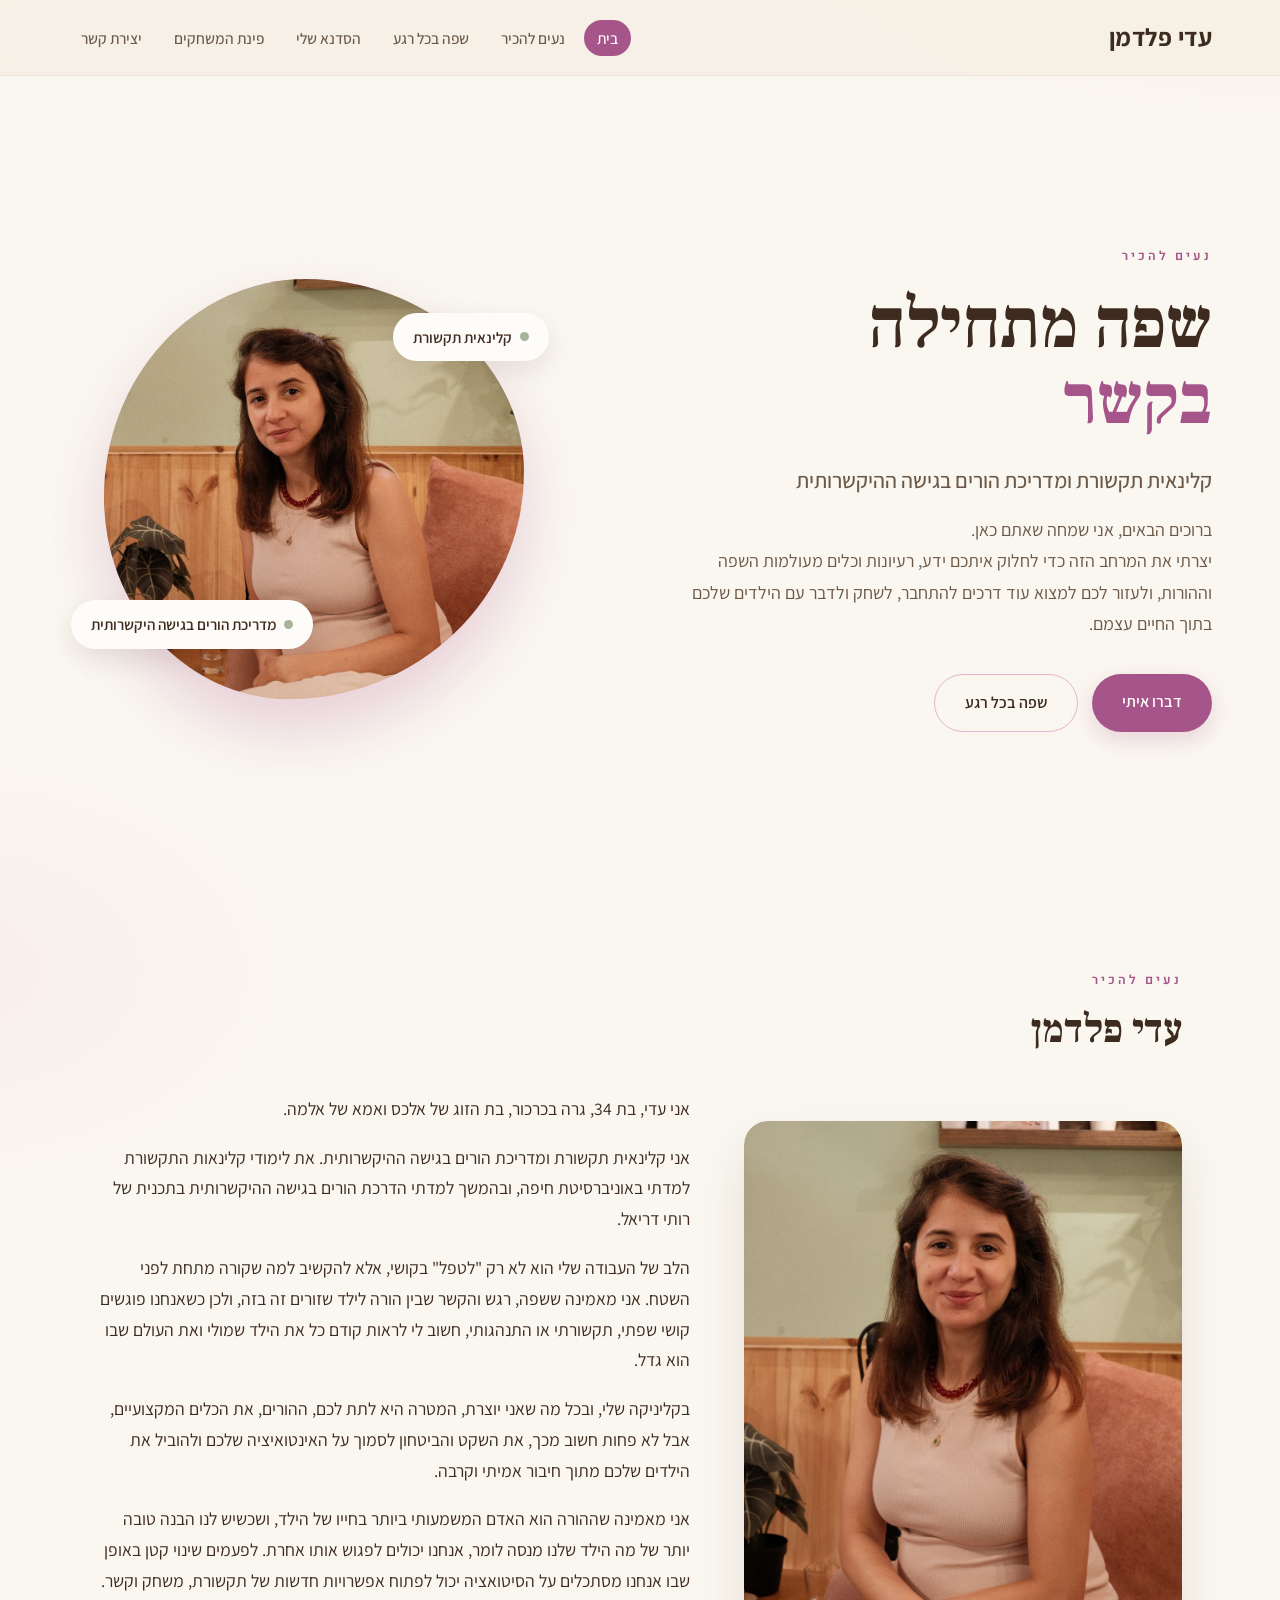
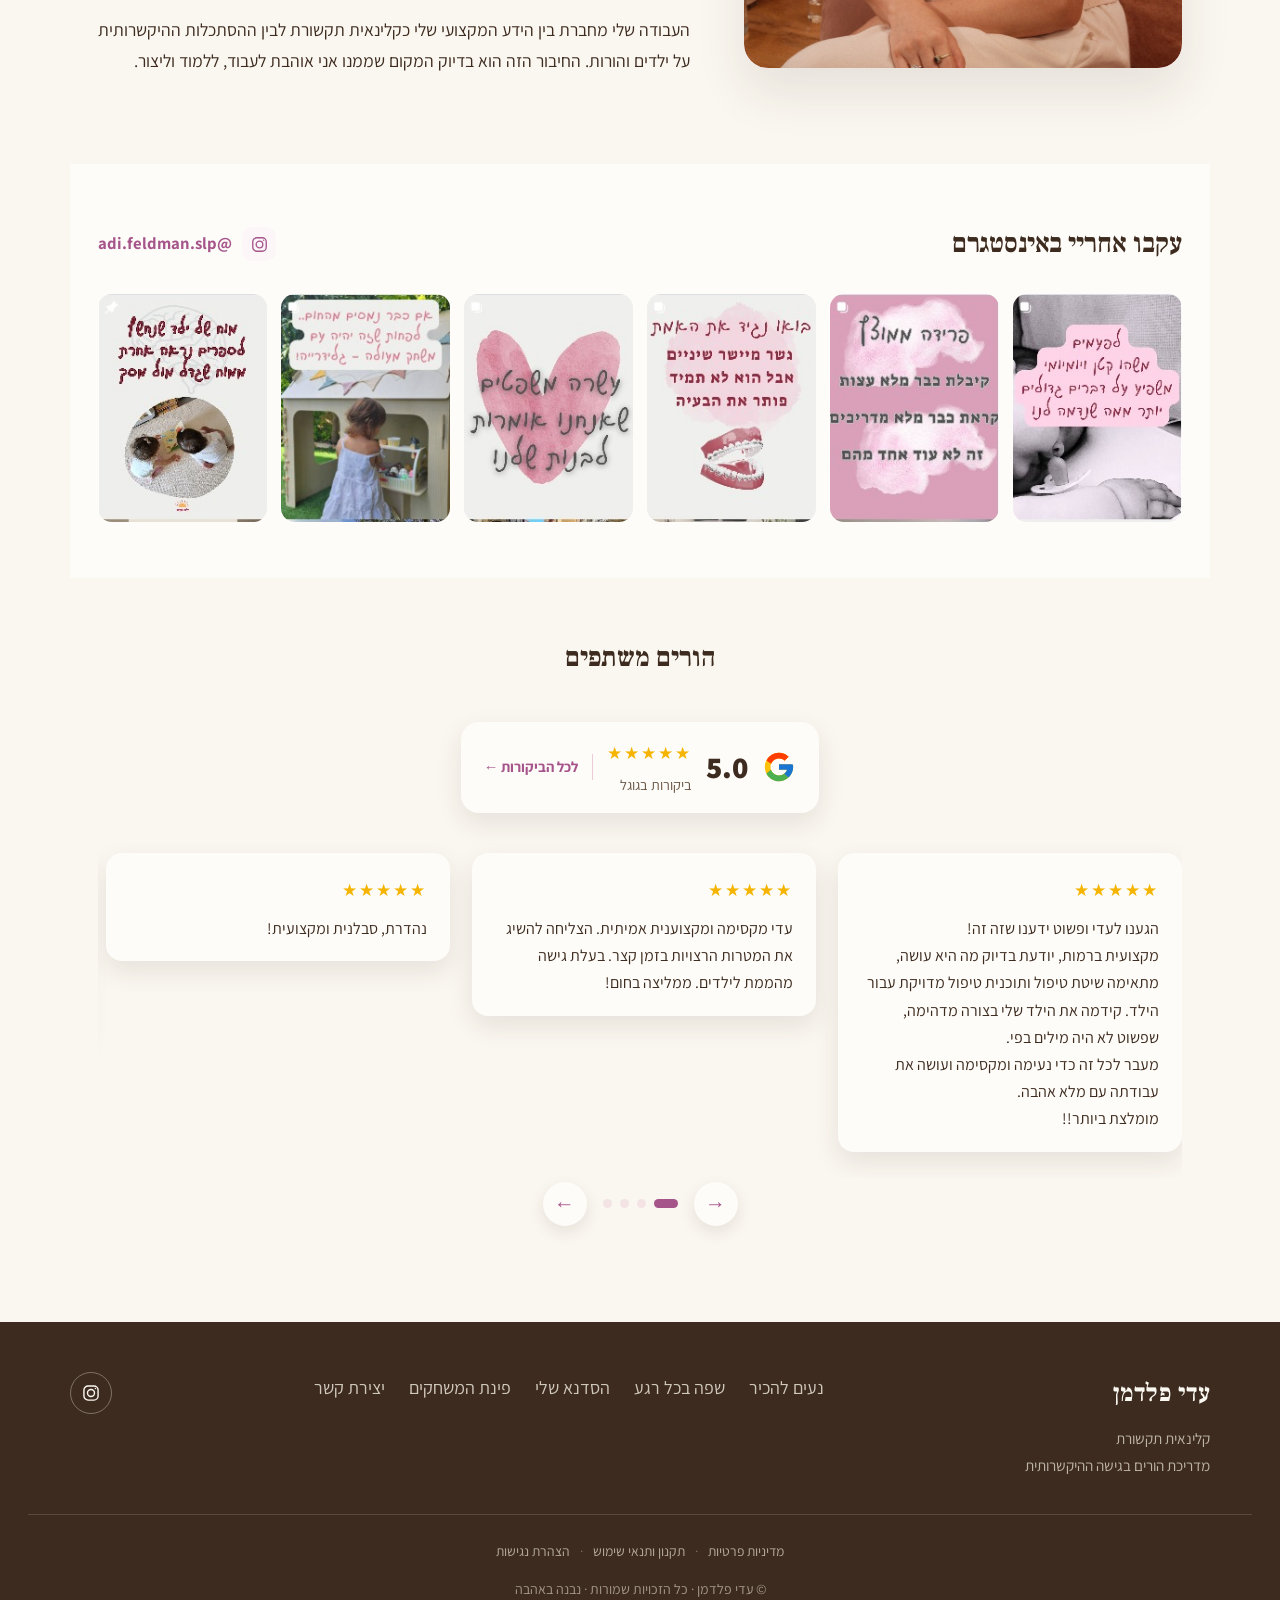
==== index.html @ 3c8f0e2c "Show full review text without read-more button Cards now show the whole review, top-aligned, and the" ====
<!DOCTYPE html>
<html lang="he" dir="rtl">
<head>
<meta charset="UTF-8">
<meta name="viewport" content="width=device-width, initial-scale=1.0">
<title>עדי פלדמן — קלינאית תקשורת ומדריכת הורים</title>
<link rel="preconnect" href="https://fonts.googleapis.com">
<link rel="preconnect" href="https://fonts.gstatic.com" crossorigin>
<link href="https://fonts.googleapis.com/css2?family=Heebo:wght@300;400;500;700;800&family=Assistant:wght@300;400;500;600;700&family=Frank+Ruhl+Libre:wght@400;500;700&display=swap" rel="stylesheet">
<style>
  :root{
    --cream:#FAF7F0;
    --cream-deep:#F2EBDE;
    --ink:#3D2B1F;
    --ink-soft:#6B5847;
    --accent:#E5B4D0;
    --accent-deep:#BC75A3;
    --rose:#F1CFE1;
    --white:#FEFCF8;
    --sage:#A8B49A;
    --powder:#FDF6F9;
    --powder-deep:#EDCAD8;
    --accent-text:#A6558B;
    --accent-text-deep:#83446E;
    --success:#6FBE7D;
    --success-text:#3E8549;
    --shadow:rgba(61,43,31,.10);
  }
  *{margin:0;padding:0;box-sizing:border-box}
  html{scroll-behavior:smooth}
  body{
    font-family:'Assistant',sans-serif;
    background:
      radial-gradient(900px 500px at 100% -5%,rgba(247,225,225,.55),transparent 60%),
      radial-gradient(700px 420px at -5% 30%,rgba(247,225,225,.4),transparent 55%),
      var(--cream);
    color:var(--ink);
    line-height:1.75;
    font-size:18px;
    overflow-x:hidden;
  }
  h1,h2,h3,.display{font-family:'Frank Ruhl Libre','Heebo',serif}
  ::selection{background:var(--powder-deep);color:var(--ink)}
  /* ---------- ACCESSIBILITY ---------- */
  .sr-only{
    position:absolute;width:1px;height:1px;padding:0;margin:-1px;overflow:hidden;
    clip:rect(0,0,0,0);white-space:nowrap;border:0;
  }
  .skip-link{
    position:absolute;top:-70px;right:16px;background:var(--ink);color:var(--white);
    padding:14px 22px;border-radius:8px;z-index:10000;text-decoration:none;font-weight:700;
    transition:top .2s ease;
  }
  .skip-link:focus{top:16px}
  a:focus-visible,button:focus-visible,input:focus-visible,textarea:focus-visible,
  [tabindex]:focus-visible,[role="button"]:focus-visible,summary:focus-visible{
    outline:3px solid var(--accent-text);outline-offset:3px;border-radius:4px;
    transition-property:color,background-color,border-color,box-shadow,transform;
  }
  main:focus-visible{outline:none}
  @media(prefers-reduced-motion:reduce){
    *{animation-duration:.001ms !important;animation-iteration-count:1 !important;transition-duration:.001ms !important;scroll-behavior:auto !important}
  }
  /* ---------- NAV ---------- */
  header{
    position:fixed;top:0;right:0;left:0;z-index:100;
    background:rgba(245,239,228,.88);
    backdrop-filter:blur(12px);
    border-bottom:1px solid rgba(227,168,181,.22);
    transition:padding .3s;
  }
  .nav-inner{
    max-width:1200px;margin:0 auto;padding:16px 28px;
    display:flex;align-items:center;justify-content:space-between;gap:20px;
  }
  .logo{
    font-family:'Frank Ruhl Libre',serif;font-weight:700;font-size:1.55rem;
    color:var(--ink);letter-spacing:.5px;cursor:pointer;white-space:nowrap;
  }
  .logo span{color:var(--ink)}
  header .logo{font-family:'Assistant',sans-serif;font-weight:700}
  nav ul{display:flex;list-style:none;gap:6px;flex-wrap:wrap}
  nav a{
    color:var(--ink-soft);text-decoration:none;font-weight:500;font-size:.97rem;
    padding:8px 13px;border-radius:30px;transition:.25s;cursor:pointer;
  }
  nav a:hover,nav a.active{background:var(--accent-text);color:var(--white)}
  .burger{display:none;flex-direction:column;gap:5px;background:none;border:none;cursor:pointer;padding:6px}
  .burger span{width:26px;height:2.5px;background:var(--ink);border-radius:2px;transition:.3s}
  /* ---------- PAGES ---------- */
  main{padding-top:78px}
  .page{display:none;animation:fade .6s ease}
  .page.active{display:block}
  @keyframes fade{from{opacity:0;transform:translateY(14px)}to{opacity:1;transform:none}}
  section{max-width:1140px;margin:0 auto;padding:70px 28px}
  .eyebrow{
    font-family:'Heebo',sans-serif;font-weight:600;letter-spacing:3px;
    text-transform:uppercase;font-size:.78rem;color:var(--accent-text);margin-bottom:14px;
  }
  h2.section-title{font-size:2.5rem;font-weight:700;line-height:1.2;margin-bottom:8px}
  .lead{font-size:1.2rem;color:var(--ink-soft);max-width:680px;margin-top:18px}
  /* ---------- HERO ---------- */
  .hero{
    min-height:calc(100vh - 78px);
    display:grid;grid-template-columns:1.1fr .9fr;align-items:center;gap:50px;
    max-width:1200px;margin:0 auto;padding:40px 28px;
  }
  .hero-text .eyebrow{margin-bottom:20px}
  .hero h1{
    font-size:clamp(2.8rem,5.5vw,4.4rem);font-weight:700;line-height:1.08;color:var(--ink);
  }
  .hero h1 em{font-style:normal;color:var(--accent-text);display:block}
  .hero .sub{font-size:1.35rem;color:var(--ink-soft);margin:22px 0 14px;font-weight:500}
  .hero p.intro{font-size:1.12rem;color:var(--ink-soft);max-width:520px;margin-bottom:34px}
  .hero-actions{display:flex;gap:14px;flex-wrap:wrap}
  .btn{
    display:inline-block;padding:14px 30px;border-radius:40px;font-weight:600;
    font-size:1rem;text-decoration:none;cursor:pointer;transition:.28s;border:none;font-family:inherit;
  }
  .btn-primary{background:var(--accent-text);color:var(--white);box-shadow:0 8px 22px rgba(188,117,163,.28)}
  .btn-primary:hover{background:#943F78;transform:translateY(-2px)}
  .btn-ghost{background:transparent;color:var(--ink);border:1.5px solid var(--accent)}
  .btn-ghost:hover{background:var(--accent-text);color:var(--white)}
  .hero-visual{position:relative;display:flex;justify-content:center;align-items:center}
  .blob{
    width:min(420px,80vw);aspect-ratio:1;border-radius:48% 52% 56% 44%/52% 46% 54% 48%;
    background:linear-gradient(140deg,var(--rose),var(--accent));
    display:flex;align-items:center;justify-content:center;
    box-shadow:0 30px 60px rgba(188,117,163,.30);
    animation:morph 9s ease-in-out infinite;
    position:relative;
  }
  @keyframes morph{
    0%,100%{border-radius:48% 52% 56% 44%/52% 46% 54% 48%}
    50%{border-radius:56% 44% 48% 52%/46% 54% 46% 54%}
  }
  .blob .initials{font-family:'Frank Ruhl Libre',serif;font-size:5rem;color:var(--white);font-weight:700;opacity:.92}
  .blob img{position:absolute;inset:0;width:100%;height:100%;object-fit:cover;object-position:center;border-radius:inherit;z-index:0}
  .floating-tag{
    position:absolute;background:var(--white);padding:11px 20px;border-radius:30px;
    box-shadow:0 10px 26px var(--shadow);font-weight:600;font-size:.95rem;color:var(--ink);
    display:flex;align-items:center;gap:8px;
  }
  .floating-tag .dot{width:9px;height:9px;border-radius:50%;background:var(--sage)}
  .tag-1{top:8%;right:-6%;animation:float1 5s ease-in-out infinite}
  .tag-2{bottom:12%;left:-8%;animation:float2 6s ease-in-out infinite}
  @keyframes float1{0%,100%{transform:translateY(0)}50%{transform:translateY(-14px)}}
  @keyframes float2{0%,100%{transform:translateY(0)}50%{transform:translateY(12px)}}
  /* ---------- ABOUT ---------- */
  .about-grid{display:grid;grid-template-columns:.85fr 1.15fr;gap:54px;align-items:center}
  .about-img{
    aspect-ratio:4/5;border-radius:24px;background:linear-gradient(160deg,var(--cream-deep),var(--rose));
    display:flex;align-items:center;justify-content:center;box-shadow:0 24px 50px var(--shadow);
    font-family:'Frank Ruhl Libre',serif;font-size:3.2rem;color:var(--white);position:relative;overflow:hidden;
  }
  .about-img::after{content:'';position:absolute;inset:0;background:radial-gradient(circle at 30% 20%,rgba(254,252,248,.3),transparent 60%)}
  .about-img img{position:relative;z-index:1;width:100%;height:100%;object-fit:cover;object-position:center;border-radius:inherit;display:block}
  .about-text p{margin-bottom:18px;font-size:1.1rem}
  /* ---------- LEGAL PAGES ---------- */
  .legal-content{max-width:800px;margin:0 auto;font-size:1.05rem}
  .legal-content h2.section-title{max-width:800px;margin-right:auto;margin-left:auto}
  .legal-content>.lead{max-width:800px;margin-right:auto;margin-left:auto}
  .legal-content h3{font-size:1.35rem;color:var(--ink);margin:38px 0 14px;font-family:'Frank Ruhl Libre',serif}
  .legal-content h3:first-of-type{margin-top:20px}
  .legal-content p{margin-bottom:14px;color:var(--ink-soft);line-height:1.85}
  .legal-content ul{margin:0 0 16px;padding-inline-start:26px;color:var(--ink-soft)}
  .legal-content li{margin-bottom:8px;line-height:1.75}
  .legal-content strong{color:var(--ink)}
  .legal-updated{color:var(--ink-soft);font-size:.92rem;margin-bottom:34px}
  .legal-note{
    background:var(--powder);border-right:4px solid var(--accent-text);border-radius:12px;
    padding:16px 20px;margin:26px 0;font-size:.95rem;color:var(--ink-soft);
  }
  .quote-card{
    background:var(--white);border-right:5px solid var(--accent);
    padding:26px 30px;border-radius:14px;margin-top:28px;box-shadow:0 12px 30px var(--shadow);
    font-family:'Frank Ruhl Libre',serif;font-size:1.25rem;color:var(--ink);font-style:italic;line-height:1.6;
  }
  /* ---------- CARDS / SERVICES ---------- */
  .cards{display:grid;grid-template-columns:repeat(2,1fr);gap:26px;margin-top:46px}
  .card{
    background:var(--white);padding:36px 32px;border-radius:20px;box-shadow:0 14px 34px var(--shadow);
    transition:.3s;border:1px solid transparent;
  }
  .card:hover{transform:translateY(-6px);border-color:var(--powder-deep)}
  .card .ico{
    width:56px;height:56px;border-radius:16px;background:var(--powder);
    display:flex;align-items:center;justify-content:center;font-size:1.7rem;margin-bottom:20px;
  }
  .card h3{font-size:1.4rem;margin-bottom:12px;color:var(--ink)}
  .card p{color:var(--ink-soft);font-size:1.04rem}
  /* ---------- MOMENTS (signature) ---------- */
  .moments-intro{text-align:center;max-width:740px;margin:0 auto 50px}
  .moments-grid{display:grid;grid-template-columns:repeat(4,1fr);gap:18px}
  .moment{
    position:relative;overflow:hidden;background:var(--white);border-radius:18px;
    padding:30px 16px;text-align:center;cursor:pointer;transition:.3s;
    box-shadow:0 8px 22px var(--shadow);border:1px solid transparent;
  }
  .moment:hover{transform:translateY(-5px);background:var(--accent-text);border-color:var(--accent-text)}
  .moment:hover .m-label{color:var(--white)}
  .moment:hover .m-emoji{filter:drop-shadow(0 0 10px rgba(255,255,255,.85)) brightness(1.12);transform:scale(1.1)}
  .moment .m-emoji{display:flex;justify-content:center;margin-bottom:10px;transition:.3s}
  .moment .m-emoji .ic.mi{width:138px;height:138px}
  .moment .m-label{font-weight:600;font-size:1.05rem;color:var(--ink);transition:.3s}
  .moment .ripple{position:absolute;border-radius:50%;background:rgba(254,252,248,.5);transform:scale(0);animation:rip .6s ease-out;pointer-events:none}
  @keyframes rip{to{transform:scale(4);opacity:0}}
  .moment-detail{
    margin-top:36px;background:var(--white);border-radius:20px;padding:0;
    max-height:0;overflow:hidden;transition:max-height .5s ease,padding .5s ease;box-shadow:0 14px 34px var(--shadow);
  }
  .moment-detail.open{max-height:600px;padding:34px 38px}
  .moment-detail h3{font-size:1.6rem;color:var(--accent-text);margin-bottom:16px;display:flex;align-items:center;gap:12px}
  .moment-detail p{color:var(--ink-soft);margin-bottom:14px;font-size:1.08rem}
  /* ---------- WORKSHOPS ---------- */
  .workshop-feature{
    display:grid;grid-template-columns:1fr 1fr;gap:0;border-radius:24px;overflow:hidden;
    box-shadow:0 22px 50px var(--shadow);margin-top:44px;
  }
  .workshop-visual{
    background:linear-gradient(150deg,var(--accent-text),var(--accent-text-deep));padding:60px 40px;
    display:flex;flex-direction:column;justify-content:center;color:var(--white);
  }
  .workshop-visual .badge{background:rgba(254,252,248,.25);align-self:flex-start;padding:6px 16px;border-radius:20px;font-weight:600;font-size:.85rem;margin-bottom:20px}
  .workshop-visual h3{font-size:2.4rem;color:var(--white);margin-bottom:14px}
  .workshop-visual p{opacity:.95;font-size:1.1rem}
  .workshop-body{background:var(--white);padding:60px 44px}
  .workshop-body ul{list-style:none;margin:22px 0}
  .workshop-body li{padding:12px 0;border-bottom:1px solid var(--cream-deep);display:flex;gap:12px;align-items:flex-start;color:var(--ink-soft)}
  .workshop-body li::before{content:'✦';color:var(--accent-text);font-weight:700;flex-shrink:0}
  .workshop-body li>span{flex:1 1 auto;min-width:0}
  .workshop-body li strong{color:var(--ink)}
  /* ---------- BOOK ---------- */
  .book-wrap{display:grid;grid-template-columns:.8fr 1.2fr;gap:54px;align-items:center}
  .book-cover{
    aspect-ratio:3/4;border-radius:10px 18px 18px 10px;
    background:linear-gradient(155deg,var(--accent-text),var(--accent-text-deep));
    box-shadow:0 30px 60px rgba(188,117,163,.4);display:flex;flex-direction:column;
    align-items:center;justify-content:center;padding:40px;text-align:center;
    position:relative;transition:.4s;transform:perspective(1000px) rotateY(-8deg);
  }
  .book-cover:hover{transform:perspective(1000px) rotateY(0deg)}
  .book-cover .heart{font-size:3rem;margin-bottom:20px}
  .book-cover h3{font-family:'Frank Ruhl Libre',serif;color:var(--white);font-size:1.9rem;line-height:1.3}
  .book-cover .author{color:var(--white);margin-top:18px;font-weight:600}
  /* ---------- CONTACT ---------- */
  .contact-grid{display:grid;grid-template-columns:1fr 1fr;gap:50px}
  .contact-info p{margin-bottom:14px;font-size:1.1rem;color:var(--ink-soft)}
  .whatsapp-banner{
    display:flex;align-items:center;gap:14px;margin-bottom:22px;padding:16px 20px;
    background:var(--accent-text);color:var(--white);border-radius:16px;text-decoration:none;
    font-weight:700;font-size:1.15rem;box-shadow:0 10px 24px rgba(166,85,139,.28);transition:.25s;
  }
  .whatsapp-banner:hover{background:var(--accent-text-deep);transform:translateY(-2px)}
  .whatsapp-banner .c-ico{
    width:46px;height:46px;border-radius:14px;background:rgba(255,255,255,.18);
    display:flex;align-items:center;justify-content:center;font-size:1.3rem;flex-shrink:0;color:var(--white);
  }
  .contact-line{display:flex;align-items:center;gap:14px;margin-bottom:18px;font-size:1.1rem}
  .contact-line .c-ico{width:46px;height:46px;border-radius:14px;background:var(--powder);display:flex;align-items:center;justify-content:center;font-size:1.3rem;flex-shrink:0}
  .contact-line-center{flex-direction:column;text-align:center;margin-top:56px;gap:10px}
  form{background:var(--white);padding:40px;border-radius:20px;box-shadow:0 16px 38px var(--shadow)}
  .field{margin-bottom:20px}
  .field label{display:block;font-weight:600;margin-bottom:8px;color:var(--ink)}
  .field input,.field textarea{
    width:100%;padding:13px 16px;border:1.5px solid var(--cream-deep);border-radius:12px;
    font-family:inherit;font-size:1rem;background:var(--cream);color:var(--ink);transition:.25s;
  }
  .field input:focus,.field textarea:focus{outline:none;border-color:var(--accent);background:var(--white)}
  .field textarea{resize:vertical;min-height:120px}
  .consent-row{
    display:flex;align-items:flex-start;gap:10px;font-weight:400;font-size:.92rem;
    color:var(--ink-soft);line-height:1.6;cursor:pointer;
  }
  .consent-row input{width:18px;height:18px;flex-shrink:0;margin-top:2px;accent-color:var(--accent-text)}
  .consent-row a{color:var(--accent-text);text-decoration:underline;cursor:pointer}
  .form-msg{margin-top:16px;font-weight:700;font-size:1.05rem;display:none;padding:16px 18px;border-radius:16px;text-align:center;line-height:1.5}
  .form-msg.ok{display:block;background:#E7F2E4;color:#2F5D34;border:2px solid #9CC79A}
  .form-msg.err{display:block;background:#FBE9E7;color:#8A2A1E;border:2px solid #E3A49A}
  #formBtn[disabled]{opacity:.7;cursor:wait}
  /* ---------- FOOTER ---------- */
  footer{background:var(--ink);color:var(--cream);padding:50px 28px 30px;margin-top:40px}
  .footer-inner{max-width:1140px;margin:0 auto;display:flex;justify-content:space-between;flex-wrap:wrap;gap:30px}
  .footer-inner .logo{color:var(--cream)}
  .footer-inner .logo span{color:var(--cream)}
  footer p{color:rgba(245,239,228,.7);font-size:.95rem;margin-top:10px}
  .footer-links{display:flex;gap:24px;flex-wrap:wrap}
  .footer-links a{color:rgba(245,239,228,.8);text-decoration:none;cursor:pointer;transition:.2s}
  .footer-links a:hover{color:var(--accent)}
  .footer-social{display:flex;align-items:flex-start}
  .social-ico{
    display:flex;align-items:center;justify-content:center;
    width:42px;height:42px;border-radius:50%;
    border:1.5px solid rgba(245,239,228,.35);color:var(--cream);
    text-decoration:none;transition:.25s;flex-shrink:0;
  }
  .social-ico:hover{background:var(--accent-text);border-color:var(--accent-text);color:var(--white)}
  .social-ico .ic{width:20px;height:20px}
  /* ---------- INSTAGRAM FEED ---------- */
  .ig-feed{background:var(--white);padding:56px 28px}
  .ig-feed-inner{max-width:1140px;margin:0 auto}
  .ig-feed-head{
    display:flex;align-items:center;justify-content:space-between;flex-wrap:wrap;gap:14px;
    margin-bottom:26px;
  }
  .ig-feed-title{font-family:'Frank Ruhl Libre',serif;font-size:1.7rem;color:var(--ink)}
  .ig-handle{
    display:inline-flex;align-items:center;gap:10px;text-decoration:none;color:var(--accent-text);
    font-weight:700;font-size:1.05rem;transition:.2s;
  }
  .ig-handle:hover{color:var(--ink)}
  .ig-handle-ico{
    width:34px;height:34px;border-radius:10px;background:var(--powder);
    display:flex;align-items:center;justify-content:center;flex-shrink:0;
  }
  .ig-handle-ico .ic{width:19px;height:19px;color:var(--accent-text)}
  .ig-grid{display:grid;grid-template-columns:repeat(6,1fr);gap:14px}
  .ig-item{
    position:relative;display:block;aspect-ratio:182/246;border-radius:14px;overflow:hidden;
    background:var(--cream-deep);
  }
  .ig-item img{width:100%;height:100%;object-fit:cover;display:block;transition:transform .4s ease}
  .ig-overlay{
    position:absolute;inset:0;display:flex;align-items:center;justify-content:center;
    background:rgba(61,43,31,0);color:#fff;opacity:0;transition:.3s;
  }
  .ig-overlay .ic{width:34px;height:34px;color:#fff;transform:scale(.7);transition:.3s}
  .ig-item:hover img,.ig-item:focus-visible img{transform:scale(1.06)}
  .ig-item:hover .ig-overlay,.ig-item:focus-visible .ig-overlay{background:rgba(61,43,31,.4);opacity:1}
  .ig-item:hover .ig-overlay .ic,.ig-item:focus-visible .ig-overlay .ic{transform:scale(1)}
  .ig-item:focus-visible{outline:3px solid var(--accent-text);outline-offset:3px}
  @media(max-width:900px){
    .ig-grid{grid-template-columns:repeat(3,1fr)}
  }
  @media(max-width:520px){
    .ig-grid{grid-template-columns:repeat(2,1fr)}
    .ig-feed-title{font-size:1.4rem}
  }
  /* ---------- GOOGLE REVIEWS ---------- */
  .reviews-feed{background:var(--cream);padding:56px 28px}
  .reviews-feed-inner{max-width:1140px;margin:0 auto}
  .reviews-feed-head{text-align:center;max-width:640px;margin:0 auto 40px}
  .reviews-feed-eyebrow{
    display:inline-flex;align-items:center;gap:8px;color:var(--accent-text);
    font-weight:600;font-size:.92rem;margin-bottom:10px;
  }
  .reviews-feed-title{font-family:'Frank Ruhl Libre',serif;font-size:1.7rem;color:var(--ink);margin-bottom:10px}
  .reviews-feed-sub{color:var(--ink-soft);font-size:1.02rem;line-height:1.7}
  .reviews-carousel{position:relative}
  .reviews-grid{
    --rv-gap:22px;--rv-per:3;
    display:flex;align-items:flex-start;gap:var(--rv-gap);overflow-x:auto;scroll-snap-type:x mandatory;
    scroll-behavior:smooth;padding:10px 4px 26px;transition:height .35s ease;box-sizing:border-box;scrollbar-width:none;-webkit-overflow-scrolling:touch;
  }
  .reviews-grid::-webkit-scrollbar{display:none}
  .review-card{
    flex:0 0 calc((100% - (var(--rv-per) - 1) * var(--rv-gap)) / var(--rv-per));scroll-snap-align:start;
    background:var(--white);border-radius:16px;box-shadow:0 10px 26px var(--shadow);
    padding:22px 22px 18px;border:1px solid transparent;transition:.3s;
  }
  .rv-stars{color:#F4B400;letter-spacing:2px;font-size:1.05rem;margin-bottom:10px}
  .rv-text{font-size:1rem;line-height:1.7;color:var(--ink)}
  .rv-text p{margin:0}
  .review-lightbox-inner .rv-stars{font-size:1.2rem}
  .review-lightbox-inner .rv-text{display:block;-webkit-line-clamp:unset;font-size:1.08rem;line-height:1.8}
  .review-lightbox-inner .rv-text p{margin:0}
  .rv-nav{display:flex;align-items:center;justify-content:center;gap:16px;margin-top:4px}
  .rv-arrow{
    width:44px;height:44px;border-radius:50%;border:0;background:var(--white);color:var(--accent-text);
    box-shadow:0 6px 16px var(--shadow);font-size:1.3rem;cursor:pointer;display:grid;place-items:center;transition:.2s;
  }
  .rv-arrow:hover{background:var(--accent-text);color:var(--white)}
  .rv-arrow:focus-visible{outline:3px solid var(--accent-text);outline-offset:2px}
  .rv-dots{display:flex;gap:8px}
  .rv-dot{width:9px;height:9px;border-radius:50%;border:0;padding:0;background:var(--powder-deep);opacity:.45;cursor:pointer;transition:.25s}
  .rv-count{font-weight:700;color:var(--accent-text);min-width:64px;text-align:center;direction:ltr}
  .rv-dot.on{opacity:1;background:var(--accent-text);width:24px;border-radius:6px}
  .g-badge{
    display:flex;align-items:center;gap:14px;width:max-content;max-width:100%;margin:0 auto 30px;
    background:var(--white);border-radius:18px;padding:14px 22px;box-shadow:0 10px 26px var(--shadow);
    text-decoration:none;color:var(--ink);border:1px solid transparent;transition:.25s;
  }
  .g-badge:hover{transform:translateY(-3px);border-color:var(--powder-deep)}
  .g-badge:focus-visible{outline:3px solid var(--accent-text);outline-offset:3px}
  .g-badge .g-logo{width:34px;height:34px;flex:none}
  .g-badge .g-score{font-size:1.9rem;font-weight:800;line-height:1}
  .g-badge .g-stars{color:#F4B400;letter-spacing:2px;font-size:1.05rem;line-height:1}
  .g-badge .g-label{font-size:.9rem;color:var(--ink-soft);margin-top:4px}
  .g-badge .g-cta{font-weight:700;color:var(--accent-text);font-size:.92rem;border-inline-start:1px solid var(--powder-deep);padding-inline-start:14px;white-space:nowrap}
  .review-card:hover{transform:translateY(-4px);border-color:var(--powder-deep)}
  @media(max-width:900px){
    .reviews-grid{--rv-per:2}
  }
  @media(max-width:560px){
    .reviews-grid{--rv-per:1.15;--rv-gap:14px}
    .g-badge{gap:10px;padding:12px 16px}
    .g-badge .g-cta{display:none}
    .reviews-feed-title{font-size:1.4rem}
  }
  .review-lightbox{
    position:fixed;inset:0;background:rgba(61,43,31,.72);display:flex;align-items:center;justify-content:center;
    padding:32px;z-index:400;opacity:0;pointer-events:none;transition:opacity .25s ease;
  }
  .review-lightbox.open{opacity:1;pointer-events:auto}
  .review-lightbox-wrap{
    position:relative;max-width:min(720px,92vw);max-height:88vh;
    transform:scale(.95);transition:transform .25s ease;
  }
  .review-lightbox.open .review-lightbox-wrap{transform:scale(1)}
  .review-lightbox-inner{
    max-width:100%;max-height:88vh;background:var(--white);
    border-radius:18px;padding:30px 28px 26px;box-shadow:0 24px 60px rgba(0,0,0,.35);overflow:auto;
  }
  .review-lightbox-inner img{display:block;width:100%;height:auto;border-radius:6px}
  .review-lightbox-close{
    position:absolute;top:-16px;left:-16px;width:38px;height:38px;border-radius:50%;
    background:var(--accent-text);color:#fff;border:3px solid var(--white);display:flex;
    align-items:center;justify-content:center;cursor:pointer;font-size:1.3rem;line-height:1;box-shadow:0 6px 16px rgba(0,0,0,.25);
    z-index:1;
  }
  .review-lightbox-close:hover{background:var(--accent-text-deep)}
  .review-lightbox-close:focus-visible{outline:3px solid var(--ink);outline-offset:2px}
  /* ---------- game download modal ---------- */
  .game-modal{
    position:fixed;inset:0;background:rgba(61,43,31,.72);display:flex;align-items:center;justify-content:center;
    padding:32px;z-index:400;opacity:0;pointer-events:none;transition:opacity .25s ease;
  }
  .game-modal.open{opacity:1;pointer-events:auto}
  .game-modal-wrap{
    position:relative;max-width:min(760px,92vw);max-height:88vh;
    transform:scale(.95);transition:transform .25s ease;
  }
  .game-modal.open .game-modal-wrap{transform:scale(1)}
  .game-modal-inner{
    max-width:100%;max-height:88vh;background:var(--white);
    border-radius:18px;padding:32px;box-shadow:0 24px 60px rgba(0,0,0,.35);overflow:auto;text-align:center;
  }
  .game-modal-title{font-family:'Frank Ruhl Libre',serif;font-size:1.5rem;color:var(--ink);margin-bottom:10px}
  .game-modal-lead{color:var(--ink-soft);font-size:.98rem;max-width:520px;margin:0 auto 26px;line-height:1.6}
  .game-modal-close{
    position:absolute;top:-16px;left:-16px;width:38px;height:38px;border-radius:50%;
    background:var(--accent-text);color:#fff;border:3px solid var(--white);display:flex;
    align-items:center;justify-content:center;cursor:pointer;font-size:1.3rem;line-height:1;box-shadow:0 6px 16px rgba(0,0,0,.25);
    z-index:1;
  }
  .game-modal-close:hover{background:var(--accent-text-deep)}
  .game-modal-close:focus-visible{outline:3px solid var(--ink);outline-offset:2px}
  .game-sheets-grid{display:grid;grid-template-columns:repeat(auto-fit,minmax(190px,1fr));gap:16px;text-align:right}
  .game-sheet-card{background:var(--cream);border-radius:14px;padding:10px;box-shadow:0 6px 16px var(--shadow);display:flex;flex-direction:column;gap:8px}
  .game-sheet-card img{display:block;width:100%;height:auto;border-radius:8px}
  .game-sheet-card span{font-size:.9rem;color:var(--ink);font-weight:600}
  .game-sheet-dl{
    display:flex;align-items:center;justify-content:center;gap:6px;padding:9px 10px;border-radius:10px;
    background:var(--accent-text);color:#fff;font-weight:700;font-size:.86rem;text-decoration:none;transition:.2s;
  }
  .game-sheet-dl:hover{background:var(--accent-text-deep)}
  .game-sheet-dl .ic{width:15px;height:15px}
  @media(max-width:560px){.game-modal-inner{padding:22px}}
  /* ---------- story time card game ---------- */
  .story-cats{display:flex;gap:10px;justify-content:center;flex-wrap:wrap;margin-bottom:22px}
  .story-cat-btn{display:flex;flex-direction:column;align-items:center;gap:6px;padding:12px 18px;border-radius:14px;
    border:2px solid transparent;background:var(--cream);cursor:pointer;font-family:inherit;font-weight:700;
    font-size:.92rem;min-width:104px;transition:.2s;}
  .story-cat-btn .ic{width:26px;height:26px}
  .story-cat-btn small{font-weight:500;color:var(--ink-soft);font-size:.76rem}
  .story-cat-btn:hover{transform:translateY(-2px)}
  .story-cat-btn:focus-visible{outline:3px solid var(--ink);outline-offset:2px}
  .story-cat-btn[data-cat="question"]{color:var(--accent-text)}
  .story-cat-btn[data-cat="question"].active{background:#FAEFF6;border-color:var(--accent-text)}
  .story-cat-btn[data-cat="task"]{color:#3E5C99}
  .story-cat-btn[data-cat="task"].active{background:#E3EAF6;border-color:#3E5C99}
  .story-cat-btn[data-cat="search"]{color:#7C5FA0}
  .story-cat-btn[data-cat="search"].active{background:#EEE6F5;border-color:#7C5FA0}
  .story-card{min-height:170px;border-radius:20px;background:var(--cream);border:3px solid var(--cream-deep);
    display:flex;flex-direction:column;align-items:center;justify-content:center;gap:14px;padding:30px 24px;
    text-align:center;transition:.3s;margin-bottom:20px}
  .story-card.question{border-color:var(--accent-text);background:#FBF1F4}
  .story-card.task{border-color:#3E5C99;background:#F1F4FA}
  .story-card.search{border-color:#7C5FA0;background:#F5F0FA}
  .story-card-icon{width:42px;height:42px}
  .story-card.question .story-card-icon{color:var(--accent-text)}
  .story-card.task .story-card-icon{color:#3E5C99}
  .story-card.search .story-card-icon{color:#7C5FA0}
  .story-card-text{font-size:1.15rem;font-weight:700;color:var(--ink);line-height:1.55;max-width:420px}
  .story-actions{display:flex;justify-content:center;margin-bottom:14px}
  .legal-footer-links{
    text-align:center;margin-top:36px;padding-top:24px;border-top:1px solid rgba(245,239,228,.15);
    display:flex;justify-content:center;gap:10px;flex-wrap:wrap;font-size:.86rem;
  }
  .legal-footer-links a{color:rgba(245,239,228,.65);text-decoration:none;cursor:pointer;transition:.2s}
  .legal-footer-links a:hover{color:var(--accent)}
  .legal-footer-links span{color:rgba(245,239,228,.35)}
  .copyright{text-align:center;margin-top:14px;color:rgba(245,239,228,.55);font-size:.88rem}
  /* ---------- RESPONSIVE ---------- */
  @media(max-width:900px){
    .level-cards{grid-template-columns:1fr}
    .q-text{font-size:1.4rem}
    .hero{grid-template-columns:1fr;text-align:center;min-height:auto;padding-top:30px}
    .hero-actions{justify-content:center}
    .hero p.intro{margin-inline:auto}
    .hero-visual{order:-1;margin-bottom:20px}
    .about-grid,.book-wrap,.contact-grid{grid-template-columns:1fr;gap:36px}
    .workshop-feature{grid-template-columns:1fr}
    .cards{grid-template-columns:1fr}
    .moments-grid{grid-template-columns:repeat(3,1fr)}
    nav{position:fixed;top:70px;right:0;left:0;background:var(--cream);flex-direction:column;
        max-height:0;overflow:hidden;transition:max-height .4s;border-bottom:1px solid rgba(227,168,181,.22)}
    nav.open{max-height:520px}
    nav ul{flex-direction:column;padding:16px;gap:4px}
    nav a{display:block;padding:12px}
    .burger{display:flex}
    .burger.x span:nth-child(1){transform:translateY(7.5px) rotate(45deg)}
    .burger.x span:nth-child(2){opacity:0}
    .burger.x span:nth-child(3){transform:translateY(-7.5px) rotate(-45deg)}
  }
  @media(max-width:560px){
    .moments-grid{grid-template-columns:repeat(2,1fr)}
    h2.section-title{font-size:2rem}
    section{padding:48px 22px}
    .board3d{grid-template-columns:repeat(5,1fr);gap:7px;padding:18px 14px;transform:rotateX(26deg)}
    .tile3d{font-size:.82rem}
    .question-card{padding:30px 22px}
    .q-text{font-size:1.3rem}
  }
  /* ---------- CUSTOM SVG ICONS (outline) ---------- */
  .ic{width:1em;height:1em;display:inline-block;vertical-align:middle;flex:none}
  .card .ico{color:var(--accent-deep)}
  .moment .m-emoji{color:var(--accent-deep)}
  .moment-detail h3 .ic{color:var(--accent-deep)}
  .contact-line .c-ico{color:var(--accent-deep);font-size:1.5rem}
  .station-banner .sb-emoji{color:var(--accent-deep)}
  .char-card .char-face{color:var(--accent-deep)}
  .level-card .lvl-emoji{color:#fff}
  .station .st-pin{color:#fff}
  .book-cover .heart{color:#fff}
  .win-emoji{color:var(--accent-deep);animation-name:winBob}
  @keyframes winBob{0%,100%{transform:translateY(0)}50%{transform:translateY(-14px)}}
  .player-token{
    width:46px;height:46px;font-size:1.55rem;background:var(--white);
    border-radius:50% 50% 50% 8px;display:flex;align-items:center;justify-content:center;
    color:var(--accent-deep);border:3px solid #fff;box-shadow:0 8px 16px rgba(0,0,0,.32);
  }
  #rollBtn,#hintBtn{display:inline-flex;align-items:center;gap:9px}
  .game-note{display:inline-flex;align-items:center;gap:9px}
  .form-msg .ic,.game-note .ic{color:var(--accent);margin-inline-end:6px}
  /* ============ PARENT HUB (שפה בכל רגע) ============ */
  /* --- the lit house --- */
  .house-wrap{
    display:grid;grid-template-columns:1.05fr .95fr;gap:30px;align-items:center;
    background:linear-gradient(160deg,#E7F0F2 0%,#F5EFE4 70%);
    border-radius:28px;padding:26px 34px;margin:34px 0 10px;
    box-shadow:0 16px 40px var(--shadow);position:relative;overflow:hidden;
  }
  .house-stage{position:relative;display:flex;justify-content:center;align-items:flex-end;min-height:230px}
  .house-svg{width:100%;max-width:430px;height:auto;position:relative;z-index:2}
  .house-glow{
    position:absolute;inset:-10% 0 0 0;
    background:radial-gradient(circle at 50% 42%,rgba(255,205,107,.6),transparent 58%);
    opacity:0;transition:opacity 1s;pointer-events:none;z-index:1;
  }
  .house-stage.full .house-glow{opacity:1}
  .house-info{text-align:right}
  .house-title{font-family:'Frank Ruhl Libre',serif;font-size:1.65rem;color:var(--ink);margin-bottom:8px}
  .house-sub{color:var(--ink-soft);font-size:1.05rem;margin-bottom:18px;min-height:48px}
  .house-progress{font-weight:800;color:var(--accent-text);margin-bottom:10px}
  .house-progress span{font-size:1.25rem}
  .house-bar{height:12px;border-radius:20px;background:var(--cream-deep);overflow:hidden}
  .house-bar-fill{height:100%;width:0;border-radius:20px;background:linear-gradient(90deg,#FFD27A,var(--accent));transition:width .8s cubic-bezier(.34,1.2,.5,1)}
  .hwin .pane{fill:#9FB0C0;transition:fill .5s,filter .5s}
  .hwin .pane.lit{fill:#FFCD6B;filter:drop-shadow(0 0 5px rgba(255,200,90,.95))}
  .hwin.full .frame{stroke:#E0A82E;stroke-width:2.4}
  .hwin .mut{stroke:rgba(255,255,255,.6);stroke-width:1.4}
  .hwin .frame{fill:none;stroke:#6B5847;stroke-width:2;transition:stroke .5s}
  .hflower .stem{stroke:#7FA06A;stroke-width:2.4;stroke-linecap:round}
  .hflower .leaf{fill:#8FB47A}
  .hflower .bud{fill:#B9C6AB;transition:opacity .4s}
  .hflower.any .bud{opacity:0}
  .hflower .petal{transform-box:fill-box;transform-origin:center;transform:scale(.001);opacity:0;
    transition:transform .5s cubic-bezier(.34,1.6,.5,1),opacity .35s}
  .hflower .petal.lit{transform:scale(1);opacity:1}
  .hflower .center-dot{opacity:0;transition:opacity .3s}
  .hflower.any .center-dot{opacity:1}
  .hflower.full .center-dot{filter:drop-shadow(0 0 4px rgba(255,210,90,.9))}
  .smoke{opacity:0;fill:rgba(255,255,255,.85)}
  .house-stage.full .smoke{animation:smokeRise 3.2s ease-in-out infinite}
  @keyframes smokeRise{0%{opacity:0;transform:translateY(0) scale(.5)}25%{opacity:.75}100%{opacity:0;transform:translateY(-30px) scale(1.4)}}
  @keyframes slotPop{0%{transform:scale(1)}40%{transform:scale(1.16)}100%{transform:scale(1)}}
  .hwin.pop,.hflower.pop{transform-box:fill-box;transform-origin:center;animation:slotPop .55s ease}
  /* --- weekly routine --- */
  .routine-row{background:var(--white);border-radius:20px;padding:20px 26px;margin:16px 0 6px;
    box-shadow:0 10px 26px var(--shadow);border:1.5px dashed rgba(227,168,181,.45)}
  .routine-head{display:flex;align-items:center;gap:10px;font-family:'Frank Ruhl Libre',serif;font-weight:700;font-size:1.3rem;color:var(--ink);margin-bottom:12px}
  .routine-head .ic{color:var(--accent-deep)}
  .routine-chips{display:flex;gap:10px;flex-wrap:wrap}
  .routine-chip{display:inline-flex;align-items:center;gap:8px;background:var(--accent-text);color:var(--white);
    padding:8px 16px;border-radius:30px;font-weight:600;font-size:.96rem;box-shadow:0 6px 14px rgba(188,117,163,.3)}
  .routine-chip .ic{width:1.1em;height:1.1em}
  .routine-chip .rc-x{cursor:pointer;opacity:.85;font-weight:800;margin-inline-start:2px}
  .routine-chip .rc-x:hover{opacity:1}
  .routine-hint{color:var(--ink-soft);font-size:.98rem}
  .house-note{color:var(--ink-soft);font-size:.85rem;opacity:.85;margin-top:10px}
  /* --- grid tile extras --- */
  .moments-cta{text-align:center;margin:26px 0 16px;font-weight:600;color:var(--accent-text)}
  .moment.in-routine{border-color:var(--accent);box-shadow:0 8px 22px rgba(188,117,163,.32),0 0 0 2px var(--accent)}
  .moment.fully-done{border-color:var(--success)}
  .m-badge{position:absolute;top:8px;min-width:24px;height:24px;border-radius:50%;display:flex;align-items:center;justify-content:center;font-size:.78rem;color:#fff;z-index:2;box-shadow:0 2px 6px rgba(0,0,0,.18)}
  .m-badge .ic{width:14px;height:14px}
  .m-badge.star{background:var(--accent-deep);inset-inline-start:8px;cursor:pointer;border:none;padding:0}
  .m-badge.star .badge-x{display:none;font-weight:800;font-size:.85rem}
  .m-badge.star:hover .ic,.m-badge.star:focus-visible .ic{display:none}
  .m-badge.star:hover .badge-x,.m-badge.star:focus-visible .badge-x{display:block}
  .m-badge.star:hover,.m-badge.star:focus-visible{background:#DC5EA4}
  .m-badge.check{background:var(--accent-text);inset-inline-end:8px;border-radius:12px;padding:0 7px;font-size:.68rem;font-weight:800}
  .m-badge.check.full{background:var(--success-text);border-radius:50%;padding:0;width:24px;font-size:.82rem}
  /* --- cozy modal --- */
  .modal-backdrop{position:fixed;inset:0;z-index:2000;background:rgba(61,43,31,.42);backdrop-filter:blur(7px);
    display:flex;align-items:center;justify-content:center;padding:24px;
    opacity:0;visibility:hidden;transition:opacity .35s,visibility .35s}
  .modal-backdrop.open{opacity:1;visibility:visible}
  .cozy-modal{background:var(--white);border-radius:28px;max-width:520px;width:100%;max-height:88vh;overflow-y:auto;
    padding:38px 40px 34px;box-shadow:0 30px 70px rgba(61,43,31,.4);border-top:6px solid var(--accent);position:relative;
    transform:translateY(28px) scale(.95);transition:transform .42s cubic-bezier(.34,1.4,.5,1)}
  .modal-backdrop.open .cozy-modal{transform:none}
  .modal-close{position:absolute;top:16px;inset-inline-start:18px;background:var(--cream-deep);border:none;
    width:36px;height:36px;border-radius:50%;font-size:1rem;cursor:pointer;color:var(--ink);transition:.25s;line-height:1}
  .modal-close:hover{background:var(--accent-text);color:#fff;transform:rotate(90deg)}
  .modal-head{display:flex;align-items:center;gap:14px;margin-bottom:18px}
  .modal-emoji{width:64px;height:64px;border-radius:18px;background:var(--powder);display:flex;align-items:center;justify-content:center;flex:none;color:var(--accent-deep)}
  .modal-emoji .ic.mi{width:48px;height:48px}
  .modal-emoji .ic{width:30px;height:30px}
  .modal-title{font-family:'Frank Ruhl Libre',serif;font-size:1.7rem;color:var(--ink)}
  .modal-progress{color:var(--accent-text);font-size:.9rem;font-weight:700;margin-top:4px}
  .modal-instructions{color:var(--ink-soft);font-size:.92rem;margin-bottom:16px;line-height:1.5}
  .modal-tips{margin-bottom:20px;display:flex;flex-direction:column;gap:10px}
  .task-item{display:flex;align-items:flex-start;gap:11px;background:var(--cream);border:1.5px solid var(--cream-deep);
    border-radius:14px;padding:12px 14px;cursor:pointer;transition:.25s;text-align:start}
  .task-item:hover{border-color:var(--accent)}
  .task-item .task-light{flex:none;width:24px;height:24px;margin-top:1px;border-radius:50%;display:flex;
    align-items:center;justify-content:center;background:var(--white);color:var(--cream-deep);transition:.3s}
  .task-item .task-light .ic{width:14px;height:14px}
  .task-item .task-text{color:var(--ink-soft);line-height:1.55;font-size:1.02rem;transition:color .25s}
  .task-item.done{background:#FFF3E2;border-color:var(--accent-text)}
  .task-item.done .task-light{background:var(--accent-text);color:#fff;box-shadow:0 0 0 4px rgba(166,85,139,.15)}
  .task-item.done .task-text{color:var(--ink)}
  .modal-routine{width:100%;background:var(--cream);border:1.5px solid var(--cream-deep);border-radius:14px;padding:12px;
    font-family:inherit;font-size:1rem;font-weight:600;color:var(--ink-soft);cursor:pointer;margin-bottom:14px;
    transition:.25s;display:flex;align-items:center;justify-content:center;gap:8px}
  .modal-routine .ic{width:18px;height:18px}
  .modal-routine:hover{border-color:var(--accent)}
  .modal-routine.on{background:#FFF3E2;border-color:var(--accent-text);color:var(--accent-text)}
  /* --- flying token + toast --- */
  .fly-token{position:fixed;left:0;top:0;z-index:4000;width:40px;height:40px;color:#F4B43C;pointer-events:none;
    filter:drop-shadow(0 4px 8px rgba(0,0,0,.25));transition:transform 1.05s cubic-bezier(.5,.05,.3,1),opacity .3s}
  .fly-token .ic{width:40px;height:40px}
  .toast{position:fixed;left:50%;bottom:34px;transform:translateX(-50%) translateY(40px);z-index:5000;
    background:var(--ink);color:var(--cream);padding:15px 26px;border-radius:40px;font-weight:600;font-size:1rem;
    box-shadow:0 16px 40px rgba(0,0,0,.32);opacity:0;transition:.4s;display:flex;align-items:center;gap:10px;max-width:90vw}
  .toast.show{transform:translateX(-50%);opacity:1}
  .toast .ic{color:#FFD27A;width:20px;height:20px;flex:none}
  /* --- parent toolbox / downloads --- */
  .dl-section{margin-top:62px;background:linear-gradient(160deg,#FBF5EA,#F1E6D4);border-radius:28px;padding:48px 38px;text-align:center}
  .dl-title{font-family:'Frank Ruhl Libre',serif;font-size:2rem;color:var(--ink);margin-bottom:8px}
  .dl-lead{color:var(--ink-soft);max-width:560px;margin:0 auto 34px;font-size:1.1rem}
  .dl-grid{display:grid;grid-template-columns:repeat(auto-fit,minmax(220px,1fr));gap:22px;max-width:1000px;margin:0 auto;text-align:right}
  .dl-card{background:var(--white);border-radius:20px;padding:28px 26px;box-shadow:0 12px 30px var(--shadow);
    position:relative;transition:.3s;border:1.5px solid transparent;display:flex;flex-direction:column;gap:11px;cursor:pointer}
  .dl-card:hover{transform:translateY(-5px);border-color:var(--powder-deep)}
  .dl-ico{width:70px;height:70px;display:flex;align-items:center;justify-content:center;color:var(--accent-deep)}
  .dl-ico .ic{width:28px;height:28px}
  .dl-ico .ic.mi{width:64px;height:64px}
  .dl-card h3,.dl-card h4{font-size:1.22rem;color:var(--ink)}
  .dl-card p{color:var(--ink-soft);font-size:.98rem;flex:1;line-height:1.55}
  .dl-badge{align-self:flex-start;background:var(--cream-deep);color:var(--ink-soft);padding:5px 14px;border-radius:20px;font-size:.8rem;font-weight:700;display:inline-flex;align-items:center;gap:6px}
  .dl-badge .ic{width:14px;height:14px}
  .dl-card.gift{border-color:rgba(227,168,181,.55)}
  .dl-card.gift .dl-badge{background:#F4D8A8;color:var(--accent-text-deep)}
  .dl-card.gift.unlocked{border-color:var(--success);box-shadow:0 0 0 2px var(--success),0 14px 32px rgba(111,190,125,.28)}
  .dl-card.gift.unlocked .dl-badge{background:var(--success-text);color:#fff}
  @media(max-width:900px){
    .house-wrap{grid-template-columns:1fr;gap:18px}
    .house-info{text-align:center}
    .house-sub{min-height:0}
  }
  @media(max-width:560px){
    .cozy-modal{padding:32px 24px 28px}
    .dl-section{padding:38px 22px}
  }
</style>
  <style>
/* game styles (inlined for standalone single-file) */
/* Wonder Train game styles — extracted from adi_feldman.html for parallel development. */
/* ---------- GAME (board-game world) ---------- */
  #game section{position:relative}
  .game-setup{margin-top:46px;text-align:center}
  .game-h3{font-family:'Frank Ruhl Libre',serif;font-size:1.5rem;margin-bottom:24px;color:var(--ink)}
  /* character picker */
  .char-picker{display:flex;gap:18px;justify-content:center;flex-wrap:wrap;max-width:620px;margin:0 auto}
  .char-card{
    width:128px;border:3px solid transparent;border-radius:22px;padding:20px 10px;cursor:pointer;
    background:var(--white);box-shadow:0 10px 24px var(--shadow);font-family:inherit;
    display:flex;flex-direction:column;align-items:center;gap:8px;transition:.25s;
  }
  .char-card:hover{transform:translateY(-5px)}
  .char-card.sel{border-color:var(--accent);background:#FFF7EC;transform:translateY(-5px)}
  .char-card .char-face{font-size:3rem;filter:drop-shadow(0 4px 6px rgba(0,0,0,.18))}
  .char-card .char-name{font-weight:700;color:var(--ink)}
  .level-cards{display:grid;grid-template-columns:repeat(3,1fr);gap:24px;max-width:920px;margin:0 auto}
  .level-card{
    border:3px solid transparent;border-radius:26px;padding:34px 22px;cursor:pointer;
    display:flex;flex-direction:column;align-items:center;gap:10px;font-family:inherit;text-align:center;
    color:#fff;position:relative;transition:transform .3s,box-shadow .3s,border-color .2s;
  }
  .lc-1{background:linear-gradient(150deg,#7BC97F,#52A86A);box-shadow:0 12px 0 #3d8052,0 22px 34px rgba(61,128,82,.4)}
  .lc-2{background:linear-gradient(150deg,#F0A85D,#E07B3E);box-shadow:0 12px 0 #b85e28,0 22px 34px rgba(184,94,40,.4)}
  .lc-3{background:linear-gradient(150deg,#8C9EE8,#6171C9);box-shadow:0 12px 0 #4a56a0,0 22px 34px rgba(74,86,160,.4)}
  .level-card:hover{transform:translateY(-6px)}
  .level-card.sel{border-color:#fff;outline:3px solid var(--accent)}
  .level-card:active{transform:translateY(6px)}
  .lvl-emoji{font-size:3rem;filter:drop-shadow(0 4px 6px rgba(0,0,0,.2))}
  .lvl-title{font-family:'Frank Ruhl Libre',serif;font-size:1.7rem;font-weight:700}
  .lvl-age{font-weight:800;font-size:1.15rem;background:rgba(255,255,255,.25);padding:3px 16px;border-radius:20px}
  .lvl-desc{font-size:.98rem;line-height:1.5;opacity:.95}
  .setup-hint{margin-top:30px;color:var(--ink-soft);font-weight:600}
  .game-board-wrap{margin-top:36px;max-width:1000px;margin-inline:auto}
  .game-topbar{display:flex;align-items:center;justify-content:space-between;flex-wrap:wrap;gap:14px;margin-bottom:22px}
  .btn-sm{padding:9px 18px;font-size:.92rem}
  .progress-pill{background:var(--white);padding:9px 20px;border-radius:30px;font-weight:800;color:var(--ink);box-shadow:0 6px 16px var(--shadow)}
  .progress-pill span{color:var(--accent-text)}
  .lvl-pill{background:var(--accent-text);color:var(--white);padding:9px 20px;border-radius:30px;font-weight:700;font-size:.92rem}
  /* MAP viewport — the board */
  .map-viewport{
    height:560px;overflow:hidden;border-radius:28px;position:relative;
    background:
      radial-gradient(circle at 20% 12%,rgba(255,255,255,.5),transparent 40%),
      linear-gradient(170deg,#BFE3F2 0%,#CFE9D6 32%,#F4E7C7 64%,#F3D9B0 100%);
    box-shadow:0 22px 50px rgba(120,86,50,.3),inset 0 0 60px rgba(255,255,255,.3);
    border:5px solid #fff;
  }
  .map-world{position:absolute;top:0;left:0;width:100%;height:1700px;transition:transform 1.1s cubic-bezier(.4,.1,.2,1)}
  .map-rail{position:absolute;top:0;left:0;width:100%;height:1700px;z-index:1}
  .stations-layer{position:absolute;top:0;left:0;width:100%;height:1700px;z-index:2}
  .station{
    position:absolute;width:128px;transform:translate(-50%,-50%);text-align:center;
  }
  .station .st-pin{
    width:96px;height:96px;border-radius:50% 50% 50% 8px;margin:0 auto;
    display:flex;align-items:center;justify-content:center;font-size:2.6rem;
    box-shadow:0 10px 0 rgba(0,0,0,.14),0 16px 22px rgba(0,0,0,.22);
    border:4px solid rgba(255,255,255,.85);transform:rotate(-45deg);position:relative;transition:.4s;
  }
  .station .st-pin > span{transform:rotate(45deg)}
  .station.cur .st-pin{transform:rotate(-45deg) scale(1.12);animation:stnPulse 1.4s ease-in-out infinite}
  @keyframes stnPulse{0%,100%{box-shadow:0 10px 0 rgba(0,0,0,.14),0 16px 22px rgba(0,0,0,.22),0 0 0 0 rgba(255,211,107,.7)}50%{box-shadow:0 10px 0 rgba(0,0,0,.14),0 16px 22px rgba(0,0,0,.22),0 0 0 16px rgba(255,211,107,0)}}
  .station.done .st-pin{filter:saturate(.7) brightness(1.04)}
  .station.done .st-pin::after{content:'✓';position:absolute;bottom:-6px;right:-6px;transform:rotate(45deg);background:var(--success-text);color:#fff;width:26px;height:26px;border-radius:50%;display:flex;align-items:center;justify-content:center;font-size:.85rem;border:2px solid #fff;box-shadow:0 2px 5px rgba(0,0,0,.2)}
  .station .st-label{
    margin-top:14px;font-weight:700;font-size:.82rem;color:var(--ink);
    background:rgba(255,255,255,.85);border-radius:12px;padding:3px 8px;display:inline-block;
    box-shadow:0 3px 8px rgba(0,0,0,.1);line-height:1.25;
  }
  .station .st-num{
    position:absolute;top:-10px;left:50%;transform:translateX(-50%);
    background:var(--ink);color:#fff;font-size:.72rem;font-weight:800;
    width:22px;height:22px;border-radius:50%;display:flex;align-items:center;justify-content:center;
    border:2px solid #fff;z-index:3;
  }
  .player-token{
    position:absolute;font-size:2.4rem;z-index:6;transform:translate(-50%,-110%);
    transition:top 1s cubic-bezier(.34,1.3,.5,1),left 1s cubic-bezier(.34,1.3,.5,1);
    filter:drop-shadow(0 6px 5px rgba(0,0,0,.35));pointer-events:none;
  }
  .player-token.hop{animation:tokHop .9s ease}
  @keyframes tokHop{0%{transform:translate(-50%,-110%) scale(1)}45%{transform:translate(-50%,-200%) scale(1.25) rotate(-8deg)}100%{transform:translate(-50%,-110%) scale(1)}}
  /* station banner */
  .station-banner{
    display:flex;align-items:center;gap:16px;justify-content:center;
    background:var(--white);border-radius:20px;padding:14px 26px;margin:0 auto 18px;max-width:520px;
    box-shadow:0 10px 26px var(--shadow);border-top:5px solid var(--accent);
  }
  .station-banner .sb-emoji{font-size:2.4rem}
  .station-banner .sb-text{display:flex;flex-direction:column;text-align:right}
  .station-banner .sb-num{font-family:'Heebo',sans-serif;font-weight:700;letter-spacing:1px;color:var(--accent-text);font-size:.8rem}
  .station-banner .sb-name{font-family:'Frank Ruhl Libre',serif;font-weight:700;font-size:1.4rem;color:var(--ink)}
  /* question card */
  .question-card{
    background:var(--white);border-radius:26px;padding:38px 40px;
    box-shadow:0 18px 40px var(--shadow);text-align:center;
    border:none;border-top:6px solid var(--accent);position:relative;
  }
  .q-text{font-family:'Frank Ruhl Libre',serif;font-size:1.7rem;line-height:1.45;color:var(--ink);min-height:70px;display:flex;align-items:center;justify-content:center}
  .q-hint{
    background:var(--cream);border-radius:16px;padding:0 22px;margin:0 auto;max-width:560px;
    max-height:0;overflow:hidden;transition:.4s;color:var(--ink-soft);font-size:1.05rem;
  }
  .q-hint.show{max-height:220px;padding:18px 22px;margin-top:18px}
  .btn-roll{font-size:1.1rem;padding:15px 34px;box-shadow:0 8px 0 var(--accent-deep),0 14px 22px rgba(188,117,163,.4)}
  .btn-roll:hover{transform:translateY(-2px)}
  .btn-roll:active{transform:translateY(6px);box-shadow:0 3px 0 var(--accent-deep)}
  .btn-roll:disabled{opacity:.55;cursor:not-allowed;transform:none}
  .q-actions{display:flex;gap:12px;justify-content:center;flex-wrap:wrap;margin-top:18px}
  /* confetti */
  .confetti{position:fixed;top:-20px;width:12px;height:12px;z-index:9999;border-radius:2px;pointer-events:none;animation:fall linear forwards}
  @keyframes fall{to{transform:translateY(105vh) rotate(720deg);opacity:.9}}
  .win-screen{text-align:center;background:var(--white);border-radius:26px;padding:56px 40px;box-shadow:0 18px 40px var(--shadow);margin-top:10px}
  .win-emoji{font-size:4.5rem;margin-bottom:16px;animation:tokHop 1.6s ease-in-out infinite}
  .win-screen h3{font-family:'Frank Ruhl Libre',serif;font-size:2.1rem;color:var(--accent-text);margin-bottom:12px}
  .win-screen p{color:var(--ink-soft);margin-bottom:26px;font-size:1.1rem}
  .win-screen .btn{margin:0 6px}
  .game-note{
    max-width:760px;margin:40px auto 0;text-align:center;background:var(--cream-deep);
    padding:22px 28px;border-radius:18px;color:var(--ink-soft);font-size:1.02rem;line-height:1.6;
  }
  /* ---------- lantern reward meter ---------- */
  .lantern-meter{display:flex;align-items:center;gap:10px;background:var(--white);padding:8px 15px;border-radius:30px;box-shadow:0 6px 16px var(--shadow)}
  .lantern-meter .lantern-ico{display:flex;color:var(--accent-deep);transition:.4s}
  .lantern-meter .lantern-ico .ic{width:24px;height:24px}
  .lantern-bar{width:90px;height:10px;border-radius:6px;background:var(--cream-deep);overflow:hidden}
  .lantern-fill{height:100%;width:0;border-radius:6px;background:linear-gradient(90deg,var(--rose),var(--accent));transition:width .7s cubic-bezier(.4,.1,.2,1)}
  .lantern-count{font-weight:800;color:var(--ink);font-size:.9rem;white-space:nowrap}
  .lantern-count #sparkCount{color:var(--accent-text)}
  .lantern-meter.lit{animation:lanternGlow 1.6s ease-in-out infinite}
  .lantern-meter.lit .lantern-ico{color:#E0A82E;filter:drop-shadow(0 0 6px rgba(247,200,90,.9))}
  @keyframes lanternGlow{0%,100%{box-shadow:0 6px 16px var(--shadow)}50%{box-shadow:0 8px 24px rgba(224,168,46,.55)}}
  /* ---------- path choices ---------- */
  .choice-zone{margin-top:22px}
  .choice-label{font-family:'Frank Ruhl Libre',serif;font-size:1.18rem;color:var(--ink-soft);margin-bottom:14px}
  .choice-options{display:flex;gap:14px;justify-content:center;flex-wrap:wrap}
  .choice-btn{display:flex;align-items:center;gap:11px;background:var(--white);border:2px solid var(--accent);color:var(--ink);font-family:inherit;font-weight:700;font-size:1rem;padding:12px 22px;border-radius:18px;cursor:pointer;box-shadow:0 8px 20px var(--shadow);transition:.22s}
  .choice-btn:hover{background:var(--accent-text);color:var(--white);transform:translateY(-3px)}
  .choice-btn .ic{width:30px;height:30px}
  .choice-btn .cb-meta{display:flex;flex-direction:column;text-align:right;line-height:1.18}
  .choice-btn .cb-sub{font-size:.78rem;color:var(--accent-text);font-weight:600}
  .choice-btn:hover .cb-sub{color:var(--white)}
  /* ---------- selectable station on map ---------- */
  .station.pick{cursor:pointer}
  .station.pick .st-pin{animation:pickPulse 1.2s ease-in-out infinite;border-color:#fff}
  @keyframes pickPulse{0%,100%{box-shadow:0 10px 0 rgba(0,0,0,.14),0 16px 22px rgba(0,0,0,.22),0 0 0 0 rgba(227,168,181,.7)}50%{box-shadow:0 10px 0 rgba(0,0,0,.14),0 16px 22px rgba(0,0,0,.22),0 0 0 14px rgba(227,168,181,0)}}
  /* ---------- flying spark ---------- */
  .spark-fly{position:fixed;z-index:9998;pointer-events:none;transition:transform .9s cubic-bezier(.4,0,.2,1),opacity .9s ease}
  .spark-fly svg{width:22px;height:22px;display:block;fill:var(--accent)}
</style>
</head>
<body>
<svg width="0" height="0" style="position:absolute" aria-hidden="true" focusable="false">
  <defs>
    <filter id="miShadow" x="-30%" y="-30%" width="160%" height="160%">
      <feDropShadow dx="0" dy="1.6" stdDeviation="1.3" flood-color="#8C5A6E" flood-opacity=".28"/>
    </filter>
    <linearGradient id="miGloss" x1="0" y1="0" x2="1" y2="1">
      <stop offset="0" stop-color="#ffffff" stop-opacity=".8"/>
      <stop offset=".55" stop-color="#ffffff" stop-opacity="0"/>
    </linearGradient>
    <linearGradient id="miPink" x1="0" y1="0" x2="1" y2="1">
      <stop offset="0" stop-color="#FF9FBE"/><stop offset="1" stop-color="#E34A79"/>
    </linearGradient>
    <linearGradient id="miBlue" x1="0" y1="0" x2="1" y2="1">
      <stop offset="0" stop-color="#8EDBFB"/><stop offset="1" stop-color="#319FD6"/>
    </linearGradient>
    <linearGradient id="miYellow" x1="0" y1="0" x2="1" y2="1">
      <stop offset="0" stop-color="#FFE08A"/><stop offset="1" stop-color="#F7A826"/>
    </linearGradient>
    <linearGradient id="miGreen" x1="0" y1="0" x2="1" y2="1">
      <stop offset="0" stop-color="#9CE2A0"/><stop offset="1" stop-color="#48A857"/>
    </linearGradient>
    <linearGradient id="miCream" x1="0" y1="0" x2="1" y2="1">
      <stop offset="0" stop-color="#FFFFFF"/><stop offset="1" stop-color="#F6ECDB"/>
    </linearGradient>
    <filter id="houseShadow" x="-20%" y="-20%" width="140%" height="140%">
      <feDropShadow dx="0" dy="3" stdDeviation="3" flood-color="#6B5847" flood-opacity=".22"/>
    </filter>
    <linearGradient id="roofGrad" x1="0" y1="0" x2="0" y2="1">
      <stop offset="0" stop-color="#EDBBC7"/><stop offset="1" stop-color="#D993A5"/>
    </linearGradient>
    <linearGradient id="wallGrad" x1="0" y1="0" x2="0" y2="1">
      <stop offset="0" stop-color="#F7EEDE"/><stop offset="1" stop-color="#EBDCC0"/>
    </linearGradient>
    <linearGradient id="doorGrad" x1="0" y1="0" x2="0" y2="1">
      <stop offset="0" stop-color="#C47A92"/><stop offset="1" stop-color="#AD6497"/>
    </linearGradient>
    <linearGradient id="skyGrad" x1="0" y1="0" x2="0" y2="1">
      <stop offset="0" stop-color="#EAF3F1"/><stop offset="1" stop-color="#F6EFE3"/>
    </linearGradient>
    <radialGradient id="sunGlow" cx=".5" cy=".5" r=".5">
      <stop offset="0" stop-color="#FDE9A8" stop-opacity=".9"/><stop offset="1" stop-color="#FDE9A8" stop-opacity="0"/>
    </radialGradient>
  </defs>
</svg>
<a href="#main-content" class="skip-link">דלג לתוכן המרכזי</a>
<header>
  <div class="nav-inner">
    <div class="logo" onclick="go('home')">עדי <span>פלדמן</span></div>
    <button class="burger" id="burger" aria-label="תפריט"><span></span><span></span><span></span></button>
    <nav id="nav">
      <ul>
        <li><a data-page="home" onclick="go('home')" class="active">בית</a></li>
        <li><a data-page="about" onclick="go('about')">נעים להכיר</a></li>
        <li><a data-page="moments" onclick="go('moments')">שפה בכל רגע</a></li>
        <li><a data-page="workshops" onclick="go('workshops')">הסדנא שלי</a></li>
        <li><a data-page="downloads" onclick="go('downloads')">פינת המשחקים</a></li>
        <li><a data-page="contact" onclick="go('contact')">יצירת קשר</a></li>
      </ul>
    </nav>
  </div>
</header>
<main id="main-content" tabindex="-1">
  <!-- ============ HOME ============ -->
  <div class="page active" id="home">
    <div class="hero">
      <div class="hero-text">
        <div class="eyebrow">נעים להכיר</div>
        <h1>שפה מתחילה<em>בקשר</em></h1>
        <div class="sub">קלינאית תקשורת ומדריכת הורים בגישה ההיקשרותית</div>
        <p class="intro">ברוכים הבאים, אני שמחה שאתם כאן.<br>יצרתי את המרחב הזה כדי לחלוק איתכם ידע, רעיונות וכלים מעולמות השפה וההורות, ולעזור לכם למצוא עוד דרכים להתחבר, לשחק ולדבר עם הילדים שלכם בתוך החיים עצמם.</p>
        <div class="hero-actions">
          <a class="btn btn-primary" href="https://wa.me/972528220038" target="_blank" rel="noopener noreferrer">דברו איתי</a>
          <a class="btn btn-ghost" onclick="go('moments')">שפה בכל רגע</a>
        </div>
      </div>
      <div class="hero-visual">
        <div class="blob">
          <img src="[data-uri]" alt="עדי פלדמן">
          <div class="floating-tag tag-1"><span class="dot"></span>קלינאית תקשורת</div>
          <div class="floating-tag tag-2"><span class="dot"></span>מדריכת הורים בגישה היקשרותית</div>
        </div>
      </div>
    </div>
    <!-- ============ ABOUT ============ -->
    <div id="about">
    <section>
      <div class="eyebrow">נעים להכיר</div>
      <h2 class="section-title">עדי פלדמן</h2>
      <div class="about-grid" style="margin-top:40px">
        <div class="about-img"><img src="[data-uri]" alt="עדי פלדמן קוראת ספר עם פעוט על השטיח בבית"></div>
        <div class="about-text">
          <p>אני עדי, בת 34, גרה בכרכור, בת הזוג של אלכס ואמא של אלמה.</p>
          <p>אני קלינאית תקשורת ומדריכת הורים בגישה ההיקשרותית. את לימודי קלינאות התקשורת למדתי באוניברסיטת חיפה, ובהמשך למדתי הדרכת הורים בגישה ההיקשרותית בתכנית של רותי דריאל.</p>
          <p>הלב של העבודה שלי הוא לא רק "לטפל" בקושי, אלא להקשיב למה שקורה מתחת לפני השטח. אני מאמינה ששפה, רגש והקשר שבין הורה לילד שזורים זה בזה, ולכן כשאנחנו פוגשים קושי שפתי, תקשורתי או התנהגותי, חשוב לי לראות קודם כל את הילד שמולי ואת העולם שבו הוא גדל.</p>
          <p>בקליניקה שלי, ובכל מה שאני יוצרת, המטרה היא לתת לכם, ההורים, את הכלים המקצועיים, אבל לא פחות חשוב מכך, את השקט והביטחון לסמוך על האינטואיציה שלכם ולהוביל את הילדים שלכם מתוך חיבור אמיתי וקרבה.</p>
          <p>אני מאמינה שההורה הוא האדם המשמעותי ביותר בחייו של הילד, ושכשיש לנו הבנה טובה יותר של מה הילד שלנו מנסה לומר, אנחנו יכולים לפגוש אותו אחרת. לפעמים שינוי קטן באופן שבו אנחנו מסתכלים על הסיטואציה יכול לפתוח אפשרויות חדשות של תקשורת, משחק וקשר.</p>
          <p>העבודה שלי מחברת בין הידע המקצועי שלי כקלינאית תקשורת לבין ההסתכלות ההיקשרותית על ילדים והורות. החיבור הזה הוא בדיוק המקום שממנו אני אוהבת לעבוד, ללמוד וליצור.</p>
        </div>
      </div>
    </section>
  </div>
  </div>
  <!-- ============ MOMENTS (signature) ============ -->
  <div class="page" id="moments">
    <section>
      <div class="moments-intro">
        <div class="eyebrow" style="text-align:center">הרעיון שמאחורי הכל</div>
        <h2 class="section-title">שפה בכל רגע</h2>
        <p class="lead" style="margin-inline:auto">כל רגע ביום הוא הזדמנות. השפה לא מחכה לשעה מיוחדת,<br>היא נמצאת שם כשנועלים נעליים בבוקר, חופפים את הראש במקלחת או נוסעים באוטו.<br>דווקא הרגעים הפשוטים הם המגרש הביתי שבו הילדים לומדים הכי טוב.</p>
      </div>
      <!-- the lit house -->
      <div class="house-wrap">
        <div class="house-stage">
          <div class="house-glow" id="houseGlow"></div>
          <svg class="house-svg" viewBox="0 0 360 250" xmlns="http://www.w3.org/2000/svg" aria-hidden="true" focusable="false">
            <rect x="0" y="0" width="360" height="214" fill="url(#skyGrad)"/>
            <circle cx="320" cy="40" r="26" fill="url(#sunGlow)"/>
            <circle cx="320" cy="40" r="10" fill="#FCE3A0" opacity=".85"/>
            <g fill="#FFFFFF" opacity=".7">
              <circle cx="48" cy="38" r="2"/><circle cx="306" cy="70" r="2.4"/>
              <circle cx="334" cy="90" r="1.6"/><circle cx="78" cy="66" r="1.6"/>
            </g>
            <path d="M0 214 Q90 196 180 208 T360 210 L360 250 L0 250 Z" fill="#CDE0BE"/>
            <path d="M0 226 Q120 214 360 224 L360 250 L0 250 Z" fill="#BBD3A8"/>
            <g stroke="#9EBB88" stroke-width="1.4" stroke-linecap="round" opacity=".55">
              <path d="M20 232 20 226M30 236 30 229M280 235 280 228M340 233 340 227M250 240 250 234M100 240 100 235"/>
            </g>
            <g fill="none" stroke="none">
              <circle cx="42" cy="228" r="3.5" fill="#F2A6C8"/><circle cx="42" cy="221" r="2" fill="#8FB47A"/>
              <circle cx="60" cy="230" r="3.5" fill="#E8C06A"/><circle cx="60" cy="223" r="2" fill="#8FB47A"/>
              <circle cx="304" cy="229" r="3.5" fill="#C7A6E8"/><circle cx="304" cy="222" r="2" fill="#8FB47A"/>
              <circle cx="322" cy="231" r="3.5" fill="#F4B98E"/><circle cx="322" cy="224" r="2" fill="#8FB47A"/>
            </g>
            <ellipse cx="180" cy="217" rx="86" ry="8" fill="#6B5847" opacity=".14"/>
            <g filter="url(#houseShadow)">
              <rect x="100" y="90" width="160" height="124" rx="4" fill="url(#wallGrad)" stroke="#6B5847" stroke-width="2.4"/>
              <path d="M88 96 L180 26 L272 96 Z" fill="url(#roofGrad)" stroke="#6B5847" stroke-width="2.6" stroke-linejoin="round"/>
              <rect x="223" y="40" width="16" height="56" fill="#BC75A3" stroke="#6B5847" stroke-width="2"/>
              <rect x="223" y="52" width="16" height="6" fill="#AD6497"/>
            </g>
            <g stroke="#CD93B7" stroke-width="1.1" opacity=".6" fill="none">
              <path d="M104 108h152M104 128h152M104 148h152M104 208h152"/>
            </g>
            <path d="M108 96 L180 34 L252 96" fill="none" stroke="#CD93B7" stroke-width="1.3" opacity=".55"/>
            <path d="M96 96 L180 30 L264 96" fill="none" stroke="#CD93B7" stroke-width="1.3" opacity=".5"/>
            <g>
              <circle class="smoke" cx="229" cy="34" r="5" style="animation-delay:0s"/>
              <circle class="smoke" cx="233" cy="26" r="6" style="animation-delay:.9s"/>
              <circle class="smoke" cx="229" cy="18" r="7" style="animation-delay:1.8s"/>
            </g>
            <rect x="165" y="170" width="30" height="44" rx="4" fill="url(#doorGrad)" stroke="#6B5847" stroke-width="2"/>
            <path d="M165 170h30M170 175v39M180 175v39M190 175v39" stroke="#8C4560" stroke-width="1" opacity=".45" fill="none"/>
            <circle cx="188" cy="192" r="2.2" fill="#F7EAC8"/>
            <path d="M110 214q3-13 15-13t15 13Z" fill="#8FB47A" opacity=".9" stroke="#6B5847" stroke-width="1.4" stroke-linejoin="round"/>
            <circle cx="118" cy="204" r="3" fill="#F2A6C8"/><circle cx="132" cy="206" r="3" fill="#F4B98E"/>
            <path d="M250 214q3-13 15-13t15 13Z" fill="#8FB47A" opacity=".9" stroke="#6B5847" stroke-width="1.4" stroke-linejoin="round"/>
            <circle cx="258" cy="204" r="3" fill="#C7A6E8"/><circle cx="272" cy="206" r="3" fill="#F2A6C8"/>
            <rect x="160" y="212" width="40" height="5" rx="2" fill="#D9A6A0" stroke="#6B5847" stroke-width="1.2"/>
            <g id="houseSlots"></g>
          </svg>
        </div>
        <div class="house-info">
          <h3 class="house-title">הבית שלנו מתמלא בשפה</h3>
          <p class="house-sub" id="houseSub">כל רעיון שתיישמו — ידליק עוד אור בבית. הצליחו להאיר את כל החלונות!</p>
          <div class="house-progress"><span id="houseCount">0</span> / 48 רגעים האירו את הבית היום</div>
          <div class="house-bar"><div class="house-bar-fill" id="houseBarFill"></div></div>
          <p class="house-note">כדי שההתקדמות שלכם תישמר, היכנסו מאותו המכשיר ומאותו הדפדפן בכל פעם.</p>
        </div>
      </div>
      <!-- weekly routine -->
      <div class="routine-row">
        <div class="routine-head"><span data-icon="star"></span> השגרה השבועית שלנו</div>
        <div class="routine-chips" id="routineChips"></div>
        <p class="routine-hint" id="routineHint">בחרו כמה רגעים להתמקד בהם השבוע — פתחו רגע ולחצו "הוסיפו לשגרה השבועית".</p>
      </div>
      <p class="moments-cta">לחצו על הרגעים וגלו רעיונות קטנים ופשוטים ליישום כבר היום ↓</p>
      <div class="moments-grid" id="momentsGrid"></div>
    </section>
  </div>
  <!-- ============ WORKSHOPS ============ -->
  <div class="page" id="workshops">
    <section>
      <div class="eyebrow">מתפתחים יחד</div>
      <h2 class="section-title">הסדנא שלי</h2>
      <div class="workshop-feature">
        <div class="workshop-visual">
          <h3>סדנת מלמולים</h3>
          <p>מפגש חם וקרוב על הקשר הראשוני והמרגש עם התינוק.<br><br>נגלה איך התקשורת היומיומית בונה את השפה ממש מהרגע הראשון, ונבין איך מגע, מבט וקול הופכים לשיח המשותף שלכם.<br><br>יחד נראה איך כל רגע פשוט בבית הופך להזדמנות להתפתחות.</p>
        </div>
        <div class="workshop-body">
          <h3 style="font-family:'Frank Ruhl Libre',serif;font-size:1.5rem;margin-bottom:6px">מה נגלה ונלמד יחד?</h3>
          <ul>
            <li><span><strong>ראשיתה של השפה:</strong> איך מתפתחות ההפקות הקוליות בשנה הראשונה, ומה הקסם שמסתתר מאחורי המלמולים והתקשורת עוד לפני שלבי המילים הראשונות.</span></li>
            <li><span><strong>משחק, ספרים ושירים:</strong> איך התפתחות המשחק שזורה בהתפתחות השפה, וכיצד ספרים, דקלומים ושירים הופכים למנוע צמיחה תקשורתי.</span></li>
            <li><span><strong>הזדמנויות קטנות בשגרה:</strong> איך להפוך רגעים פשוטים בבית למפגשים מקרבים ומלאי שפה.</span></li>
            <li><span><strong>כלים שמגיעים מהלב:</strong> דרכים קלות וטבעיות לעודד דיבור – בלי "תרגולים", בלי "עבודה", פשוט מתוך החיבור והנוכחות שלכם.</span></li>
            <li><span><strong>הקול הפנימי שלך:</strong> איך להקשיב, להרפות ולסמוך על האינטואיציה ההורית הטבעית שלך.</span></li>
          </ul>
          <a class="btn btn-primary" href="https://wa.me/972528220038" target="_blank" rel="noopener noreferrer">לפרטים נוספים</a>
        </div>
      </div>
    </section>
  </div>
  <!-- ============ GAME ============ -->
  <div class="page" id="game"></div>
  <!-- ============ GAMES CORNER (downloads) ============ -->
  <div class="page" id="downloads">
    <section>
      <div class="eyebrow">מתנות קטנות לדרך</div>
      <h2 class="section-title">פינת המשחקים</h2>
      <div class="dl-grid" style="margin-top:44px">
        <div class="dl-card" id="quartetsCard" role="button" tabindex="0" aria-label="רביעיות קטגוריות — להורדה והדפסה">
          <div class="dl-ico" data-micon="cards"></div>
          <h3>רביעיות קטגוריות</h3>
          <p>משחק קלפים להדפסה, גזירה ומשחק — לומדים ומתרגלים שפה דרך קטגוריות וחיפוש הקלף החסר.</p>
          <span class="dl-badge" style="background:var(--accent-text);color:#fff"><span data-icon="download"></span>להורדה</span>
        </div>
        <div class="dl-card" id="kategoriaCard" role="button" tabindex="0" aria-label="קטגור-יא — להורדה והדפסה">
          <div class="dl-ico" data-micon="board"></div>
          <h3>קטגור-יא!</h3>
          <p>משחק מסלול קטגוריות להדפסה — מתקדמים על הלוח עם קוביה ופיונים, ומשייכים כל תחנה לקטגוריה שלה.</p>
          <span class="dl-badge" style="background:var(--accent-text);color:#fff"><span data-icon="download"></span>להורדה</span>
        </div>
        <div class="dl-card" id="bingoCard" role="button" tabindex="0" aria-label="בינגו חיות — להורדה והדפסה">
          <div class="dl-ico" data-micon="animals"></div>
          <h3>בינגו חיות</h3>
          <p>שני לוחות בינגו להדפסה — חיות משק וחיות בר — מזהים, קוראים בשם ומכסים עד שהלוח מתמלא.</p>
          <span class="dl-badge" style="background:var(--accent-text);color:#fff"><span data-icon="download"></span>להורדה</span>
        </div>
        <div class="dl-card" id="storyTimeCard" role="button" tabindex="0" aria-label="שעת סיפור — משחק קלפים לשחק באתר">
          <div class="dl-ico" data-micon="story"></div>
          <h3>שעת סיפור</h3>
          <p>משחק קלפים דיגיטלי לאחרי קריאה — שאלות לשיחה, משימות יצירה ותרגילי חיפוש בעמודים.</p>
          <span class="dl-badge" style="background:var(--accent-text);color:#fff"><span data-icon="dice"></span>לשחק</span>
        </div>
      </div>
    </section>
  </div>
  <!-- ============ PRIVACY POLICY ============ -->
  <div class="page" id="privacy">
    <section>
      <div class="eyebrow">מסמך משפטי</div>
      <h2 class="section-title">מדיניות פרטיות</h2>
      <p class="lead legal-updated">עדכון אחרון: [להשלמה — תאריך פרסום המדיניות]</p>
      <div class="legal-content">
        <p>מדיניות פרטיות זו נועדה להסביר כיצד עדי פלדמן (״האתר״, ״אנחנו״) אוספת, משתמשת ושומרת על מידע הנמסר על ידך בעת השימוש באתר. אנו מכבדים את פרטיותך ופועלים בהתאם לחוק הגנת הפרטיות, התשמ״א-1981, ותקנותיו, לרבות תקנות הגנת הפרטיות (אבטחת מידע), התשע״ז-2017.</p>

        <h3>איזה מידע נאסף</h3>
        <p>בעת השימוש באתר עשוי להיאסף המידע הבא:</p>
        <ul>
          <li><strong>מידע שנמסר בטופס יצירת הקשר:</strong> שם מלא, מספר טלפון ותוכן ההודעה שבחרת לשלוח.</li>
          <li><strong>נתוני גלישה:</strong> מידע טכני כללי הנאסף באופן אוטומטי, כגון סוג הדפדפן, מערכת ההפעלה, עמודים שנצפו ומשך הביקור באתר.</li>
          <li><strong>עוגיות (Cookies):</strong> האתר עשוי לעשות שימוש בקבצי עוגיות לצורך תפעולו התקין ולשיפור חוויית המשתמש. ניתן לחסום או למחוק עוגיות בכל עת דרך הגדרות הדפדפן, אם כי הדבר עלול להשפיע על תפקוד חלק מהרכיבים באתר.</li>
        </ul>

        <h3>מטרות איסוף המידע</h3>
        <p>המידע הנאסף משמש למטרות הבאות בלבד:</p>
        <ul>
          <li>מענה לפניות שהתקבלו דרך טופס יצירת הקשר וחזרה אליך בהתאם לפרטים שמסרת.</li>
          <li>תיאום פגישות וייעוץ בנוגע לשירותים המוצעים.</li>
          <li>שיפור האתר, תכניו וחוויית השימוש בו.</li>
          <li>עמידה בדרישות הדין, ככל שתידרש.</li>
        </ul>

        <h3>מסירת מידע לצדדים שלישיים</h3>
        <p>אנו לא מוכרים, משכירים או מעבירים את המידע האישי שלך לצדדים שלישיים למטרות שיווקיות. מידע עשוי להיות מועבר לספקי שירות הפועלים מטעמנו (כגון שירותי אחסון אתרים או תקשורת) אך ורק לצורך תפעול האתר ומתן השירות, ובכפוף להתחייבותם לשמור על סודיות המידע. מידע עשוי להימסר גם אם נדרש הדבר על פי דין, צו שיפוטי או דרישה של רשות מוסמכת.</p>

        <h3>אבטחת מידע</h3>
        <p>אנו נוקטים באמצעים סבירים ומקובלים כדי לשמור על המידע שנמסר, אולם יש לזכור כי לא ניתן להבטיח הגנה מוחלטת מפני חדירה בלתי מורשית או שימוש לרעה במידע. במידה ותתעורר בעיית אבטחת מידע, נפעל לטיפול בה בהתאם להוראות הדין.</p>

        <h3>זכותך לעיין ולתקן את המידע</h3>
        <p>בהתאם לסעיף 13 לחוק הגנת הפרטיות, את/ה זכאי/ת לעיין במידע שנאסף אודותיך, ואם מצאת כי המידע אינו נכון, שלם, ברור או מעודכן — לפנות אלינו בבקשה לתקנו או למוחקו. פנייה כאמור ניתן להפנות בהתאם לפרטי ההתקשרות המפורטים בהמשך מסמך זה.</p>

        <h3>דיוור ישיר והסכמה לקבלת עדכונים</h3>
        <p>בהתאם לסעיף 30א לחוק התקשרות (בזק ושידורים), התשמ״ב-1982 (״חוק הספאם״), לא נשלח אליך הודעות פרסומיות בדוא״ל, מסרון או פקס אלא אם נתת לכך הסכמה אקטיבית ומפורשת מראש. בכל הודעה פרסומית שתישלח, ככל שתישלח, תופיע אפשרות פשוטה וברורה להסרה מרשימת התפוצה בלחיצה אחת, והסרה כאמור תכובד באופן מיידי.</p>

        <h3>שינויים במדיניות</h3>
        <p>אנו רשאים לעדכן מדיניות זו מעת לעת בהתאם לצורך ולשינויים בדין. הנוסח המחייב הוא הנוסח המעודכן ביותר המפורסם באתר, ותאריך העדכון האחרון יופיע בראש המסמך.</p>

        <h3>יצירת קשר</h3>
        <p>לכל שאלה, בקשה או פנייה בנוגע למדיניות פרטיות זו, ניתן ליצור קשר בטלפון 052-8220038 או דרך <a onclick="go('contact')" style="color:var(--accent-text);text-decoration:underline;cursor:pointer">טופס יצירת הקשר</a> באתר.</p>
      </div>
    </section>
  </div>
  <!-- ============ TERMS OF SERVICE ============ -->
  <div class="page" id="terms">
    <section>
      <div class="eyebrow">מסמך משפטי</div>
      <h2 class="section-title">תקנון ותנאי שימוש</h2>
      <p class="lead legal-updated">עדכון אחרון: [להשלמה — תאריך פרסום התקנון]</p>
      <div class="legal-content">
        <h3>כללי</h3>
        <p>השימוש באתר זה (״האתר״), על תכניו ושירותיו, כפוף לתנאי השימוש המפורטים במסמך זה. גלישה ושימוש באתר מהווים הסכמה לתנאים אלו במלואם. אם אינך מסכימ/ה לתנאי השימוש, כולם או חלקם, אנא הימנע/י משימוש באתר.</p>

        <h3>השימוש באתר</h3>
        <p>האתר מציע מידע כללי אודות עדי פלדמן ותחומי עיסוקה, וכן אפשרות ליצירת קשר לצורך תיאום פגישות וייעוץ. התכנים באתר נועדו למטרות מידע כלליות בלבד, ואינם מהווים תחליף לאבחון, טיפול או ייעוץ מקצועי פרטני. כל החלטה בנוגע לילדכם או למשפחתכם צריכה להתקבל בהתייעצות עם איש/אשת מקצוע מוסמך/ת, בהתאם לנסיבותיכם הספציפיות.</p>

        <h3>קניין רוחני</h3>
        <p>כל הזכויות בתכני האתר — לרבות טקסטים, עיצוב, תמונות, איורים, סימני מסחר, לוגו וכל חומר אחר המופיע בו — שייכות לעדי פלדמן או לצדדים שלישיים שהעניקו לה רישיון שימוש בהם, ומוגנות על פי דיני זכויות היוצרים והקניין הרוחני. אין להעתיק, לשכפל, להפיץ, לפרסם או לעשות כל שימוש מסחרי בתכני האתר, כולם או חלקם, ללא קבלת אישור מראש ובכתב.</p>

        <h3>הגבלת אחריות</h3>
        <p>עשינו מאמץ סביר להבטיח שהמידע המוצג באתר יהיה מדויק ומעודכן, אולם איננו מתחייבים כי האתר יהיה נקי משגיאות, יפעל ללא הפרעות, או כי המידע בו יהיה שלם ומדויק בכל עת. השימוש באתר ובתכניו הוא באחריותך הבלעדית, ולא תהיה לך כל טענה, תביעה או דרישה כלפינו בגין נזק, ישיר או עקיף, שייגרם כתוצאה משימוש באתר או הסתמכות על תכניו.</p>

        <h3>קישורים לאתרים חיצוניים</h3>
        <p>האתר עשוי לכלול קישורים לאתרים או שירותים של צדדים שלישיים (כגון רשתות חברתיות). קישורים אלו מוצגים לנוחותך בלבד, ואיננו אחראים לתוכנם, למדיניות הפרטיות שלהם או לכל נזק שעלול להיגרם כתוצאה משימוש בהם.</p>

        <h3>סמכות שיפוט ודין חל</h3>
        <p>על תנאי שימוש אלו יחולו דיני מדינת ישראל בלבד, וסמכות השיפוט הבלעדית בכל עניין הנוגע לאתר ולתנאים אלו תהיה נתונה לבתי המשפט המוסמכים במחוז חיפה.</p>

        <h3>שינויים בתקנון</h3>
        <p>אנו רשאים לעדכן תקנון זה מעת לעת, לפי שיקול דעתנו הבלעדי וללא הודעה מוקדמת. הנוסח המחייב הוא הנוסח המעודכן ביותר המפורסם באתר.</p>

        <h3>יצירת קשר</h3>
        <p>לכל שאלה בנוגע לתקנון זה ניתן ליצור קשר בטלפון 052-8220038 או דרך <a onclick="go('contact')" style="color:var(--accent-text);text-decoration:underline;cursor:pointer">טופס יצירת הקשר</a> באתר.</p>
      </div>
    </section>
  </div>
  <!-- ============ ACCESSIBILITY STATEMENT ============ -->
  <div class="page" id="accessibility">
    <section>
      <div class="eyebrow">מסמך משפטי</div>
      <h2 class="section-title">הצהרת נגישות</h2>
      <p class="lead legal-updated">עדכון אחרון: [להשלמה — תאריך פרסום ההצהרה]</p>
      <div class="legal-content">
        <p>אתר זה פועל במטרה לאפשר לכלל הגולשים והגולשות, לרבות אנשים עם מוגבלות, לגלוש בו בצורה נוחה, יעילה ומכבדת. אנו רואים חשיבות רבה במתן שירות שוויוני ומונגש לכלל הציבור, ופעלנו להנגשת האתר בהתאם לתקן הישראלי ת״י 5568 (ברמת AA) המבוסס על הנחיות WCAG 2.0 הבינלאומיות, ובהתאם לתקנות שוויון זכויות לאנשים עם מוגבלות (התאמות נגישות לשירות), התשע״ג-2013.</p>

        <h3>ההתאמות שבוצעו באתר</h3>
        <ul>
          <li>מבנה סמנטי ברור באמצעות תגיות HTML5 (כותרת עליונה, ניווט, תוכן מרכזי, כותרת תחתונה) והיררכיית כותרות מסודרת.</li>
          <li>ניווט מלא באמצעות מקלדת בלבד (Tab, Shift+Tab, Enter, Space), לרבות לכל הכפתורים, הכרטיסים והקישורים הבנויים באתר.</li>
          <li>אינדיקציה ויזואלית ברורה (מסגרת פוקוס) לאלמנט המקבל פוקוס בעת ניווט במקלדת.</li>
          <li>קישור ״דלג לתוכן המרכזי״ בראש כל עמוד, המאפשר מעבר מהיר מעבר לתפריט הניווט.</li>
          <li>שימוש בתכונות ARIA (כגון aria-label, aria-expanded, role) לרכיבים אינטראקטיביים כמו תפריט נייד, חלונית קופצת וטופס יצירת קשר.</li>
          <li>שיוך תקני בין תוויות (label) לשדות טופס, וסימון ברור של שדות חובה.</li>
          <li>טקסט חלופי (alt) משמעותי לתמונות בעלות ערך תוכני.</li>
          <li>יחס ניגודיות צבעים העומד בדרישות התקן (4.5:1 לפחות לטקסט רגיל) בין הטקסט לרקע.</li>
          <li>תמיכה בהגדלת טקסט עד 200% ללא פגיעה בקריאות או באיבוד תוכן ותפקוד.</li>
          <li>עיצוב שאינו מסתמך על צבע בלבד להעברת מידע.</li>
        </ul>

        <h3>מגבלות ידועות</h3>
        <p>חלק מהאלמנטים האינטראקטיביים והמונפשים באתר עשויים שלא להיות נגישים במלואם למשתמשי/ות טכנולוגיה מסייעת מסוימת. אנו ממשיכים לעבוד על שיפור הנגישות של רכיבים אלו לאורך זמן.</p>

        <h3>נגישות פיזית</h3>
        <p>[להשלמה: פרטים על נגישות המרפאה הפיזית בכרכור — לרבות התאמות כניסה, חניה נגישה וכיו״ב, ככל שרלוונטי לעסק].</p>

        <h3>פנייה בנושא נגישות</h3>
        <p>אם נתקלת בבעיה או קושי בנגישות האתר, או שיש לך הצעה לשיפור, נשמח לשמוע ולטפל בפנייתך בהקדם האפשרי. ניתן לפנות בטלפון 052-8220038 או דרך <a onclick="go('contact')" style="color:var(--accent-text);text-decoration:underline;cursor:pointer">טופס יצירת הקשר</a> באתר.</p>
      </div>
    </section>
  </div>
  <!-- ============ CONTACT ============ -->
  <div class="page" id="contact">
    <section>
      <div class="eyebrow">אשמח לשמוע ממך</div>
      <h2 class="section-title">יצירת קשר</h2>
      <p class="lead">לכל שאלה, קביעת פגישה או פרטים על הסדנא - אני כאן.<br>כתבו לי בוואטסאפ או השאירו לי פרטים ואחזור אליכם בהקדם.</p>
      <div class="contact-grid" style="margin-top:44px">
        <div class="contact-info">
          <a class="whatsapp-banner" href="https://wa.me/972528220038" target="_blank" rel="noopener noreferrer">
            <span class="c-ico" data-icon="whatsapp"></span>
            <span>כתבו לי</span>
          </a>
          <div class="contact-line contact-line-center"><span class="c-ico" data-icon="pin"></span><div><strong>קליניקה</strong><br>כרכור</div></div>
        </div>
        <form name="contact" method="POST" data-netlify="true" netlify-honeypot="bot-field" onsubmit="return submitForm(event)">
          <input type="hidden" name="form-name" value="contact">
          <p class="sr-only" aria-hidden="true"><label>אל תמלאו שדה זה: <input name="bot-field" tabindex="-1" autocomplete="off"></label></p>
          <p style="font-size:.88rem;color:var(--ink-soft);margin-bottom:14px">שדות המסומנים ב-<span aria-hidden="true">*</span><span class="sr-only">כוכבית</span> הם שדות חובה</p>
          <div class="field">
            <label for="name">שם מלא <span aria-hidden="true">*</span><span class="sr-only">(שדה חובה)</span></label>
            <input type="text" id="name" name="name" required aria-required="true" placeholder="איך קוראים לך?">
          </div>
          <div class="field">
            <label for="phone">טלפון <span aria-hidden="true">*</span><span class="sr-only">(שדה חובה)</span></label>
            <input type="tel" id="phone" name="phone" required aria-required="true" placeholder="מספר ליצירת קשר">
          </div>
          <div class="field">
            <label for="email">אימייל</label>
            <input type="email" id="email" name="email" placeholder="name@example.com">
          </div>
          <div class="field">
            <label for="message">הודעה</label>
            <textarea id="message" name="message" placeholder="במה אפשר לעזור?"></textarea>
          </div>
          <div class="field">
            <label>אישור מדיניות פרטיות <span aria-hidden="true">*</span><span class="sr-only">(שדה חובה)</span></label>
            <label class="consent-row">
              <input type="checkbox" id="consent" name="consent" required aria-required="true">
              <span>קראתי ואני מסכימ/ה ל<a onclick="go('privacy')">מדיניות הפרטיות</a></span>
            </label>
          </div>
          <button type="submit" id="formBtn" class="btn btn-primary" style="width:100%">שליחה</button>
          <div class="form-msg" id="formMsg" role="status" aria-live="polite"></div>
        </form>
      </div>
    </section>
  </div>
</main>
<!-- ============ COZY MODAL ============ -->
<div class="modal-backdrop" id="momentModal" aria-hidden="true">
  <div class="cozy-modal" role="dialog" aria-modal="true" aria-labelledby="modalTitle">
    <button class="modal-close" id="modalClose" aria-label="סגירה">✕</button>
    <div class="modal-head">
      <span class="modal-emoji" id="modalEmoji"></span>
      <div>
        <h3 class="modal-title" id="modalTitle"></h3>
        <p class="modal-progress" id="modalProgress" aria-live="polite"></p>
      </div>
    </div>
    <p class="modal-instructions">לחצו על משימה כדי לסמן שתרגלתם אותה היום — כל משימה מדליקה פינה בחלון בבית שלכם.</p>
    <div class="modal-tips" id="modalTips"></div>
    <button class="modal-routine" id="modalRoutine"></button>
  </div>
</div>
<div class="review-lightbox" id="reviewLightbox" role="dialog" aria-modal="true" aria-label="ביקורת מלאה" aria-hidden="true">
  <div class="review-lightbox-wrap">
    <button type="button" class="review-lightbox-close" id="reviewLightboxClose" aria-label="סגירה">✕</button>
    <div class="review-lightbox-inner">
      <div id="reviewLightboxBody"></div>
    </div>
  </div>
</div>
<div class="game-modal" id="quartetsModal" role="dialog" aria-modal="true" aria-labelledby="quartetsModalTitle" aria-hidden="true">
  <div class="game-modal-wrap">
    <button type="button" class="game-modal-close" id="quartetsModalClose" aria-label="סגירה">✕</button>
    <div class="game-modal-inner">
      <h3 id="quartetsModalTitle" class="game-modal-title">רביעיות קטגוריות</h3>
      <p class="game-modal-lead">מדפיסים כל גיליון, גוזרים לפי הקלפים, ומשחקים "רביעיות" משפחתי — כל שחקן שואל על קלף חסר לו כדי להשלים רביעייה.</p>
      <div class="game-sheets-grid" id="quartetsSheetsGrid"></div>
    </div>
  </div>
</div>
<div class="game-modal" id="kategoriaModal" role="dialog" aria-modal="true" aria-labelledby="kategoriaModalTitle" aria-hidden="true">
  <div class="game-modal-wrap">
    <button type="button" class="game-modal-close" id="kategoriaModalClose" aria-label="סגירה">✕</button>
    <div class="game-modal-inner">
      <h3 id="kategoriaModalTitle" class="game-modal-title">קטגור-יא!</h3>
      <p class="game-modal-lead">מדפיסים את לוח המשחק, ומוסיפים קוביה ופיון לכל שחקן (לא כלולים בהדפסה). מתקדמים על המסלול לפי הקוביה ואומרים משהו על הקטגוריה בתחנה — מ"התחלה" ועד "סיום".</p>
      <div class="game-sheets-grid" id="kategoriaSheetsGrid"></div>
    </div>
  </div>
</div>
<div class="game-modal" id="bingoModal" role="dialog" aria-modal="true" aria-labelledby="bingoModalTitle" aria-hidden="true">
  <div class="game-modal-wrap">
    <button type="button" class="game-modal-close" id="bingoModalClose" aria-label="סגירה">✕</button>
    <div class="game-modal-inner">
      <h3 id="bingoModalTitle" class="game-modal-title">בינגו חיות</h3>
      <p class="game-modal-lead">מדפיסים לוח (או שניים, לכמה שחקנים), וקוראים בשם חיה — כל שחקן מסמן אותה אם היא על הלוח שלו, עד שהלוח מתמלא.</p>
      <div class="game-sheets-grid" id="bingoSheetsGrid"></div>
    </div>
  </div>
</div>
<div class="game-modal" id="storyTimeModal" role="dialog" aria-modal="true" aria-labelledby="storyTimeModalTitle" aria-hidden="true">
  <div class="game-modal-wrap" style="max-width:min(620px,92vw)">
    <button type="button" class="game-modal-close" id="storyModalClose" aria-label="סגירה">✕</button>
    <div class="game-modal-inner">
      <h3 id="storyTimeModalTitle" class="game-modal-title">שעת סיפור</h3>
      <p class="game-modal-lead">קראתם סיפור ביחד? עכשיו בוחרים קטגוריה ומגרילים כרטיס לשיחה, ליצירה או לחיפוש בעמודים.</p>
      <div class="story-cats" id="storyCats"></div>
      <div class="story-card" id="storyCardDisplay">
        <div class="story-card-icon" id="storyCardIcon"></div>
        <p class="story-card-text" id="storyCardText">בחרו קטגוריה כדי להגריל כרטיס ראשון</p>
      </div>
      <div class="story-actions">
        <button type="button" class="btn btn-primary" id="storyDrawBtn" style="display:none">הגרילו כרטיס נוסף</button>
      </div>
    </div>
  </div>
</div>
<section class="ig-feed" aria-labelledby="igFeedTitle">
  <div class="ig-feed-inner">
    <div class="ig-feed-head">
      <h2 id="igFeedTitle" class="ig-feed-title">עקבו אחריי באינסטגרם</h2>
      <a class="ig-handle" href="https://www.instagram.com/adi.feldman.slp/" target="_blank" rel="noopener noreferrer" aria-label="מעבר לפרופיל האינסטגרם של עדי פלדמן (נפתח בטאב חדש)">
        <span class="ig-handle-ico" data-icon="instagram" aria-hidden="true"></span>
        <span>@adi.feldman.slp</span>
      </a>
    </div>
    <div class="ig-grid">
        <a class="ig-item" href="https://www.instagram.com/adi.feldman.slp/" target="_blank" rel="noopener noreferrer" aria-label="תינוק עם מוצץ ופתק ורוד בנושא השפעת הרגלים קטנים על התפתחות השפה — לצפייה בפוסט המלא באינסטגרם (נפתח בטאב חדש)">
          <img src="[data-uri]" alt="תינוק עם מוצץ ופתק ורוד בנושא השפעת הרגלים קטנים על התפתחות השפה" loading="lazy">
          <span class="ig-overlay" aria-hidden="true"><span data-icon="heart"></span></span>
        </a>
        <a class="ig-item" href="https://www.instagram.com/adi.feldman.slp/" target="_blank" rel="noopener noreferrer" aria-label="רקע ורוד עם כיתוב בנושא פרידה מהמוצץ ותהליך הגמילה — לצפייה בפוסט המלא באינסטגרם (נפתח בטאב חדש)">
          <img src="[data-uri]" alt="רקע ורוד עם כיתוב בנושא פרידה מהמוצץ ותהליך הגמילה" loading="lazy">
          <span class="ig-overlay" aria-hidden="true"><span data-icon="heart"></span></span>
        </a>
        <a class="ig-item" href="https://www.instagram.com/adi.feldman.slp/" target="_blank" rel="noopener noreferrer" aria-label="איור של יישור שיניים לצד טקסט בנושא הקשר בין יישור שיניים לדיבור — לצפייה בפוסט המלא באינסטגרם (נפתח בטאב חדש)">
          <img src="[data-uri]" alt="איור של יישור שיניים לצד טקסט בנושא הקשר בין יישור שיניים לדיבור" loading="lazy">
          <span class="ig-overlay" aria-hidden="true"><span data-icon="heart"></span></span>
        </a>
        <a class="ig-item" href="https://www.instagram.com/adi.feldman.slp/" target="_blank" rel="noopener noreferrer" aria-label="לב מצויר במים בגוון ורוד עם כיתוב על אהבה ואמון בין הורים לילדים — לצפייה בפוסט המלא באינסטגרם (נפתח בטאב חדש)">
          <img src="[data-uri]" alt="לב מצויר במים בגוון ורוד עם כיתוב על אהבה ואמון בין הורים לילדים" loading="lazy">
          <span class="ig-overlay" aria-hidden="true"><span data-icon="heart"></span></span>
        </a>
        <a class="ig-item" href="https://www.instagram.com/adi.feldman.slp/" target="_blank" rel="noopener noreferrer" aria-label="ילדה משחקת במטבח צעצוע בחצר — לצפייה בפוסט המלא באינסטגרם (נפתח בטאב חדש)">
          <img src="[data-uri]" alt="ילדה משחקת במטבח צעצוע בחצר" loading="lazy">
          <span class="ig-overlay" aria-hidden="true"><span data-icon="heart"></span></span>
        </a>
        <a class="ig-item" href="https://www.instagram.com/adi.feldman.slp/" target="_blank" rel="noopener noreferrer" aria-label="שני פעוטות משחקים יחד על השטיח בתוך מסגרת עגולה — לצפייה בפוסט המלא באינסטגרם (נפתח בטאב חדש)">
          <img src="[data-uri]" alt="שני פעוטות משחקים יחד על השטיח בתוך מסגרת עגולה" loading="lazy">
          <span class="ig-overlay" aria-hidden="true"><span data-icon="heart"></span></span>
        </a>
    </div>
  </div>
</section>
<section class="reviews-feed" aria-labelledby="reviewsFeedTitle">
  <div class="reviews-feed-inner">
    <div class="reviews-feed-head">
      <h2 id="reviewsFeedTitle" class="reviews-feed-title">הורים משתפים</h2>
    </div>
    <a class="g-badge" href="https://maps.app.goo.gl/2oxMQLYcdRerLWeN8?g_st=ic" target="_blank" rel="noopener noreferrer" aria-label="הביקורות שלי בגוגל, דירוג 5.0 מתוך 5">
      <svg class="g-logo" viewBox="0 0 48 48" aria-hidden="true"><path fill="#FFC107" d="M43.6 20.5H42V20H24v8h11.3C33.7 32.7 29.2 36 24 36c-6.6 0-12-5.4-12-12s5.4-12 12-12c3.1 0 5.8 1.2 7.9 3.1l5.7-5.7C34 6.1 29.3 4 24 4 12.9 4 4 12.9 4 24s8.9 20 20 20 20-8.9 20-20c0-1.3-.1-2.4-.4-3.5z"/><path fill="#FF3D00" d="m6.3 14.7 6.6 4.8C14.7 15.1 19 12 24 12c3.1 0 5.8 1.2 7.9 3.1l5.7-5.7C34 6.1 29.3 4 24 4 16.3 4 9.7 8.3 6.3 14.7z"/><path fill="#4CAF50" d="M24 44c5.2 0 9.9-2 13.4-5.2l-6.2-5.2C29.2 35.1 26.7 36 24 36c-5.2 0-9.6-3.3-11.3-8l-6.5 5C9.5 39.6 16.2 44 24 44z"/><path fill="#1976D2" d="M43.6 20.5H42V20H24v8h11.3c-.8 2.2-2.2 4.2-4.1 5.6l6.2 5.2C37 39.2 44 34 44 24c0-1.3-.1-2.4-.4-3.5z"/></svg>
      <span class="g-score">5.0</span>
      <span><span class="g-stars" aria-hidden="true">★★★★★</span><div class="g-label">ביקורות בגוגל</div></span>
      <span class="g-cta">לכל הביקורות ←</span>
    </a>
    <div class="reviews-carousel">
    <div class="reviews-grid" id="reviewsTrack">
      <div class="review-card"><div class="rv-stars" aria-label="5 כוכבים">★★★★★</div><div class="rv-text"><p>הגענו לעדי ופשוט ידענו שזה זה!</p><p>מקצועית ברמות, יודעת בדיוק מה היא עושה, מתאימה שיטת טיפול ותוכנית טיפול מדויקת עבור הילד. קידמה את הילד שלי בצורה מדהימה, שפשוט לא היה מילים בפי.</p><p>מעבר לכל זה כדי נעימה ומקסימה ועושה את עבודתה עם מלא אהבה.</p><p>מומלצת ביותר!!</p></div></div>
      <div class="review-card"><div class="rv-stars" aria-label="5 כוכבים">★★★★★</div><div class="rv-text"><p>עדי מקסימה ומקצוענית אמיתית. הצליחה להשיג את המטרות הרצויות בזמן קצר. בעלת גישה מהממת לילדים. ממליצה בחום!</p></div></div>
      <div class="review-card"><div class="rv-stars" aria-label="5 כוכבים">★★★★★</div><div class="rv-text"><p>נהדרת, סבלנית ומקצועית!</p></div></div>
      <div class="review-card"><div class="rv-stars" aria-label="5 כוכבים">★★★★★</div><div class="rv-text"><p>עדי סובלנית, נעימה, ומלאת קשב לילד או לילדה. מביאה המון עניין וחידוש לכל טיפול גם לגילאים הגדולים שכבר מורכב יותר לייצר קשב ושיתוף פעולה - לא מובן מאליו בכלל. ממליצה מכל הלב</p></div></div>
      <div class="review-card"><div class="rv-stars" aria-label="5 כוכבים">★★★★★</div><div class="rv-text"><p>עדי מקצועית, סבלנית ומלאת ידע, שהצליחה להתחבר לבן שלי וליצור איתו תהליך התקדמות משמעותי. בזכותה ראינו שיפור ניכר, מומלצת בחום!</p></div></div>
      <div class="review-card"><div class="rv-stars" aria-label="5 כוכבים">★★★★★</div><div class="rv-text"><p>ראשית, נאמר שאנו ממליצים מכל הלב על עדי הקלינאית מס׳ 1!!!! הגענו לעדי לאחר המלצות רבות שקיבלנו היות ולבננו היה קושי בביטוי האות ש׳ והאותיות השורקות. עוד במפגש הראשון נוכחנו לדעת שמדובר באשת מקצוע משכמה ומעלה ובנוסף לכל באישה מדהימה, נעימה והכי חשוב סובלנית כלפינו וכלפי בננו. המפגשים עברו בצורה נעימה ומיד לאחר כל מפגש עדי שלחה לנו משימות לתרגול בבית. ממפגש למפגש ראינו את השיפור הניכר אצל בננו עד שבזכות עדי הנהדרת הקושי נעלם כלא היה. אף לאחר סיום הטיפול ועד עצם היום הזה, עדי מלווה אותנו וזמינה עבורנו לכל שאלה שמתעוררת. אין על עדי וכן ירבו אנשי מקצוע כמותה. ממליצים ביותר מבחום רב על עדי ואין אלופות כמותה בתחום!!! תודה רבה רבה עדי על הכל ❤️</p></div></div>
      <div class="review-card"><div class="rv-stars" aria-label="5 כוכבים">★★★★★</div><div class="rv-text"><p>עדי מדהימה.</p><p>גישה נפלאה לילדים.</p><p>שני הבנים שלי נעזרו בה.</p><p>הילדים עובדים ומשתפרים בלי לשים לב בכלל.</p><p>הצליחה לעורר בהם מוטיבציה לעשות את התרגילים בבית.</p><p>ובכלל הם התאהבו בה לגמרי.</p><p>אני ממליצה מאוד.</p><p>עדי סופר מקצועית וסופר מדוייקת וכל זה בא עם חיוך ענק.</p></div></div>
      <div class="review-card"><div class="rv-stars" aria-label="5 כוכבים">★★★★★</div><div class="rv-text"><p>קלינאית תקשורת מדהימה!</p><p>בזכותה, הבת שלי עשתה התקדמות עצומה. היא סבלנית, מקצועית וידעה לתת לבת שלי בדיוק את מה שהיא צריכה. הבת שלי תמיד שמחה ללכת אליה, וזה אומר הכל.</p><p>ממליצה מכל הלב!</p></div></div>
      <div class="review-card"><div class="rv-stars" aria-label="5 כוכבים">★★★★★</div><div class="rv-text"><p>השלמנו טיפול של כ-20 מפגשים אצל עדי עם הבת שלנו בת ה-8 שסבלה מדחיקת לשון. היה חיבור מיידי והיא הגיעה בשמחה לכל מפגש. עדי מאוד חמה ונעימה, מצויינת עם ילדים ועושה הכל בדרך כיפית של תרגול דרך משחק. מומלצת בחום.</p></div></div>
      <div class="review-card"><div class="rv-stars" aria-label="5 כוכבים">★★★★★</div><div class="rv-text"><p>עדי קלינאית מדהימה! הגענו אליה בגיל 4, עם בעיית מובנות של הבת שלי שנבעה מקושי בהגייה של לא מעט צלילים. תוך פחות מחודשיים הכל נפתר והסתדר. הבת שלי אהבה כל כך להגיע לעדי, שממש ראתה אותה ואת הנפש שלה והצליחה ליצור חיבור מהיר וחזק, מה שאפשר שיתוף פעולה נהדר של הבת שלי. עדי מקצועית ביותר, תמיד מחוייכת, חמה ונעימה, עם המון סבלנות ודיבור לילד בגובה העיניים. וגם איתנו, ההורים, תמיד היתה זמינה לדבר ולייעץ. תודה, עדי! מי שמגיע אלייך -- זוכה!</p></div></div>
      <div class="review-card"><div class="rv-stars" aria-label="5 כוכבים">★★★★★</div><div class="rv-text"><p>הגעתי לעדי בסביבות גיל 3.5 עם הבן שלי ומשם זה פשוט היה סיפור אהבה.</p><p>עדי ליוותה אותנו לאורך 4 שנים עם המון הבנה, הקשבה, עזרה וההכוונה שאף אחד אחר לא יכל להסביר יותר טוב ממנה!</p><p>והכי חשוב הסבלנות שלה לילד ואליי כהורה עם אין סוף שאלות. דברים כל כך חשובים שממש לא ברור מאליו שמתקבלים כחלק מהטיפול.</p><p>ממליצה בחום על עדי ללא שום מחשבה נוספת</p></div></div>
      <div class="review-card"><div class="rv-stars" aria-label="5 כוכבים">★★★★★</div><div class="rv-text"><p>רוצה להמליץ מכל הלב על עדי! עדי היא קלינאית תקשורת מקצועית ברמות הגבוהות ביותר, אבל מעבר למקצועיות – היא פשוט מלאת סבלנות, רגישות ורוך. היא יודעת בדיוק איך להתחבר לילדים בגובה העיניים, לייצר סביבה נעימה ובטוחה, ולהפוך כל מפגש למהנה ומקדם. השיפור וההתקדמות ניכרים תוך זמן קצר, והכל באווירה טובה, ברוגע ועם המון חיוך. זכינו לעבוד איתה, ממליצה בחום!</p></div></div>
    </div>
    <div class="rv-nav">
      <button type="button" class="rv-arrow" id="rvPrev" aria-label="הביקורות הקודמות">→</button>
      <div class="rv-dots" id="rvDots"></div>
      <button type="button" class="rv-arrow" id="rvNext" aria-label="הביקורות הבאות">←</button>
    </div>
    </div>
  </div>
</section>
<footer>
  <div class="footer-inner">
    <div>
      <div class="logo">עדי <span>פלדמן</span></div>
      <p>קלינאית תקשורת<br>מדריכת הורים בגישה ההיקשרותית</p>
    </div>
    <div class="footer-links">
      <a onclick="go('about')">נעים להכיר</a>
      <a onclick="go('moments')">שפה בכל רגע</a>
      <a onclick="go('workshops')">הסדנא שלי</a>
      <a onclick="go('downloads')">פינת המשחקים</a>
      <a onclick="go('contact')">יצירת קשר</a>
    </div>
    <div class="footer-social">
      <a class="social-ico" href="https://www.instagram.com/adi.feldman.slp/" target="_blank" rel="noopener noreferrer" aria-label="אינסטגרם" data-icon="instagram"></a>
    </div>
  </div>
  <div class="legal-footer-links">
    <a onclick="go('privacy')">מדיניות פרטיות</a>
    <span aria-hidden="true">·</span>
    <a onclick="go('terms')">תקנון ותנאי שימוש</a>
    <span aria-hidden="true">·</span>
    <a onclick="go('accessibility')">הצהרת נגישות</a>
  </div>
  <div class="copyright">© עדי פלדמן · כל הזכויות שמורות · נבנה באהבה</div>
</footer>
<script>
  /* ---- custom outline icon set ---- */
  const ICONS = {
    talk:'<path d="M21 11.5a8.5 8.5 0 0 1-12.4 7.6L3 21l1.9-5.6A8.5 8.5 0 1 1 21 11.5Z"/><path d="M8.5 11h7M8.5 14h4"/>',
    ear:'<path d="M7 11a5 5 0 1 1 8.7 3.4c-1 1-1.5 1.6-1.7 2.7A2.6 2.6 0 0 1 10.4 19"/><path d="M9.5 11a2.5 2.5 0 0 1 4.8-1"/>',
    puzzle:'<path d="M9.5 4.2a2 2 0 0 1 4 0c0 .9 1.1 1.3 1.7.7.4-.4 1-.4 1.4 0l1.2 1.2c.4.4.4 1 0 1.4-.6.6-.2 1.7.7 1.7a2 2 0 0 1 0 4c-.9 0-1.3 1.1-.7 1.7.4.4.4 1 0 1.4l-1.2 1.2c-.4.4-1 .4-1.4 0-.6-.6-1.7-.2-1.7.7a2 2 0 0 1-4 0c0-.9-1.1-1.3-1.7-.7-.4.4-1 .4-1.4 0l-1.2-1.2c-.4-.4-.4-1 0-1.4.6-.6.2-1.7-.7-1.7a2 2 0 0 1 0-4c.9 0 1.3-1.1.7-1.7-.4-.4-.4-1 0-1.4L4.4 4.9c.4-.4 1-.4 1.4 0 .6.6 1.7.2 1.7-.7Z"/>',
    sprout:'<path d="M12 21v-8"/><path d="M12 13C12 9 9.5 7 5 7c0 4 2.5 6 7 6Z"/><path d="M12 14c0-3.2 2.2-5 6.5-5 0 3.2-2.2 5-6.5 5Z"/>',
    heart:'<path d="M12 20.3 4.7 13a4.5 4.5 0 0 1 6.4-6.3l.9.9.9-.9A4.5 4.5 0 1 1 19.3 13Z"/>',
    home:'<path d="M4 11 12 4l8 7"/><path d="M6 9.5V19h12V9.5"/><path d="M10 19v-5h4v5"/>',
    bath:'<path d="M4 12h16"/><path d="M5 12v3a3 3 0 0 0 3 3h8a3 3 0 0 0 3-3v-3"/><path d="M7 12V7.5A2.5 2.5 0 0 1 11.5 6"/><path d="M11.5 7.5h.01"/><path d="M7 18l-1 2M17 18l1 2"/>',
    kitchen:'<circle cx="10" cy="13" r="6"/><path d="M16 13h6"/><path d="M9 5c0 1 1.5 1 1.5 2M12.5 5c0 1 1.5 1 1.5 2"/>',
    drive:'<path d="M4 13l1.4-4.2A2 2 0 0 1 7.3 7.4h9.4a2 2 0 0 1 1.9 1.4L20 13"/><path d="M4 13h16v3a1 1 0 0 1-1 1h-1a1 1 0 0 1-1-1v-1H7v1a1 1 0 0 1-1 1H5a1 1 0 0 1-1-1Z"/><path d="M7 13.5h.01M17 13.5h.01"/>',
    shirt:'<path d="M8.5 4 5 6 3 9.5 5.5 11 7 9.2V20h10V9.2L18.5 11 21 9.5 19 6l-3.5-2a3.5 3.5 0 0 1-7 0Z"/>',
    mountain:'<path d="M3 19h18"/><path d="m6 19 4.5-9 3 5.5 2-3L20 19"/><circle cx="16.5" cy="6.5" r="2"/>',
    tidy:'<path d="M4.5 9h15l-1.3 9.4a1.5 1.5 0 0 1-1.5 1.3H7.3a1.5 1.5 0 0 1-1.5-1.3Z"/><path d="M3.5 9h17"/><path d="M9.5 9 11 4M14.5 9 13 4"/>',
    moon:'<path d="M20 13.5A8 8 0 1 1 10.5 4a6.5 6.5 0 0 0 9.5 9.5Z"/>',
    story:'<path d="M12 6.5C10.3 5.2 7.8 4.5 5 4.5V18c2.8 0 5.3.7 7 2 1.7-1.3 4.2-2 7-2V4.5c-2.8 0-5.3.7-7 2Z"/><path d="M12 6.5V20"/>',
    art:'<path d="M12 3.5a8.5 8.5 0 1 0 0 17c1 0 1.6-.9 1.4-1.8-.2-1 .5-1.9 1.5-1.9H17a3 3 0 0 0 3-3c0-4.7-3.7-8.3-8-8.3Z"/><circle cx="8" cy="9.5" r="1"/><circle cx="12" cy="7.5" r="1"/><circle cx="16" cy="10" r="1"/>',
    garden:'<circle cx="12" cy="8" r="2.5"/><path d="M12 5.5V3M12 10.5V21M9.5 8H6.5M17.5 8h-3M10.2 6.2 8 4M16 4l-2.2 2.2M10.2 9.8 8 12M16 12l-2.2-2.2"/><path d="M12 21c-2 0-3.5-1.2-4-3 2 0 3.5 1 4 3Z"/>',
    shopping:'<circle cx="9.5" cy="20" r="1.4"/><circle cx="17" cy="20" r="1.4"/><path d="M3 4h2.2l2 11a1.5 1.5 0 0 0 1.5 1.2h7.8a1.5 1.5 0 0 0 1.5-1.2L20 8H6.2"/>',
    pin:'<path d="M12 21s7-5.5 7-11A7 7 0 0 0 5 10c0 5.5 7 11 7 11Z"/><circle cx="12" cy="10" r="2.5"/>',
    phone:'<path d="M6.5 3.5h3l1.5 4-2 1.5a11 11 0 0 0 5 5l1.5-2 4 1.5v3a2 2 0 0 1-2 2A16 16 0 0 1 4.5 5.5a2 2 0 0 1 2-2Z"/>',
    mail:'<rect x="3" y="5.5" width="18" height="13" rx="2"/><path d="m4 7 8 6 8-6"/>',
    whatsapp:'<path d="M12 3.5a8.5 8.5 0 0 0-7.4 12.7L3.5 20.5l4.5-1.1A8.5 8.5 0 1 0 12 3.5Z"/><path d="M8.7 8.4c.3-.6.6-.6.9-.6h.5c.2 0 .4 0 .6.5l.6 1.4c.1.3.1.5-.1.8l-.4.5c-.1.2-.1.4 0 .6.4.7 1.4 1.7 2.1 2.1.2.1.4.1.6 0l.5-.4c.3-.2.5-.2.8-.1l1.4.6c.4.2.5.4.5.6v.5c0 .3 0 .6-.6.9-.6.3-1.3.5-2.1.2-1.6-.5-3.3-1.6-4.6-2.9-1.3-1.3-2.3-2.9-2.8-4.5-.3-.8-.1-1.5.2-2.1Z"/>',
    download:'<path d="M12 3v11.5"/><path d="M7.5 10.5 12 15l4.5-4.5"/><path d="M5 18.5h14"/>',
    paw:'<circle cx="7" cy="9" r="1.7"/><circle cx="12" cy="7" r="1.7"/><circle cx="17" cy="9" r="1.7"/><path d="M8.3 13.2c-1.4.7-2.3 1.9-2.3 3.3a2.7 2.7 0 0 0 2.7 2.7c1 0 1.7-.4 2.5-.9.5-.3 1-.6 1.8-.6s1.3.3 1.8.6c.8.5 1.5.9 2.5.9a2.7 2.7 0 0 0 2.7-2.7c0-1.4-.9-2.6-2.3-3.3-1-1.7-2.6-2.9-4.7-2.9s-3.7 1.2-4.7 2.9Z"/>',
    qmark:'<path d="M9 9a3 3 0 1 1 4.5 2.6c-.9.5-1.5 1-1.5 2.1"/><circle cx="12" cy="17.2" r="1.15" fill="currentColor" stroke="none"/>',
    exclaim:'<path d="M12 4.5v9.5"/><circle cx="12" cy="18.2" r="1.25" fill="currentColor" stroke="none"/>',
    magnifier:'<circle cx="10.5" cy="10.5" r="6"/><path d="m20 20-5-5"/>',
    fox:'<path d="M4 4c2.2 1 3.8 2.8 4.6 5M20 4c-2.2 1-3.8 2.8-4.6 5"/><path d="M5 9c0 5.5 3 9.5 7 9.5s7-4 7-9.5"/><path d="M9.5 11h.01M14.5 11h.01"/><path d="M12 14l-1.6 1.4a2.2 2.2 0 0 0 3.2 0Z"/>',
    rabbit:'<path d="M9.5 8.5C8.5 4.5 7.5 2.5 6.5 2.5 5.3 2.5 5.5 6 7.5 9.5M14.5 8.5c1-4 2-6 3-6 1.2 0 1 3.5-1 7"/><circle cx="12" cy="14.5" r="5.5"/><path d="M10 14h.01M14 14h.01"/><path d="M12 16.5v.01"/>',
    owl:'<path d="M5 6c1 1.2 2 1.8 3 2M19 6c-1 1.2-2 1.8-3 2"/><path d="M12 21c-4.4 0-7.5-3.6-7.5-8.5S7.6 4 12 4s7.5 3.6 7.5 8.5S16.4 21 12 21Z"/><circle cx="9" cy="11" r="2"/><circle cx="15" cy="11" r="2"/><path d="m12 14 1 1.2-1 .8-1-.8Z"/>',
    bear:'<circle cx="6.5" cy="6.5" r="2.5"/><circle cx="17.5" cy="6.5" r="2.5"/><path d="M12 20c-3.9 0-7-3.1-7-7s3.1-6.5 7-6.5 7 2.9 7 6.5-3.1 7-7 7Z"/><path d="M10 12h.01M14 12h.01"/><path d="M12 15v1M10.4 16.5a2.2 2.2 0 0 0 3.2 0"/>',
    seedling:'<path d="M12 21v-6"/><path d="M12 15c-3.3 0-5.5-2-5.5-5 3.3 0 5.5 2 5.5 5Z"/>',
    tree:'<path d="M12 22v-7"/><path d="M12 15a6.5 6.5 0 0 0 2.2-12.6A5 5 0 0 0 5.5 6 4.5 4.5 0 0 0 6 15Z"/>',
    flag:'<path d="M6 21V3.5"/><path d="M6 4.5h11.5l-2.2 3.3 2.2 3.2H6"/>',
    pine:'<path d="M12 3 7 11h3l-3 5h10l-3-5h3Z"/><path d="M12 16v5"/>',
    droplet:'<path d="M12 3.5s6 6.3 6 10.3a6 6 0 0 1-12 0c0-4 6-10.3 6-10.3Z"/>',
    butterfly:'<path d="M12 7.5v9"/><path d="M12 9.5C9.8 5.5 4 5.5 4 9.8c0 3.5 5 4.5 8 1.7"/><path d="M12 9.5c2.2-4 8-4 8 .3 0 3.5-5 4.5-8 1.7"/>',
    gem:'<path d="M7 4h10l3 5-8 11L4 9Z"/><path d="M4 9h16M9 4 7 9l5 11 5-11-2-5"/>',
    umbrella:'<path d="M12 3.5v17"/><path d="M4 12a8 8 0 0 1 16 0c-1.5-1-2.8-1-4 0-1.2-1-2.5-1-4 0-1.5-1-2.8-1-4 0Z"/>',
    map:'<path d="m9 4-5.5 2v14L9 18l6 2 5.5-2V4L15 6 9 4Z"/><path d="M9 4v14M15 6v14"/>',
    volcano:'<path d="M3 20h18"/><path d="m7.5 20 3.2-6h2.6l3.2 6"/><path d="M10 9V5l2 2.2L14 4v5"/>',
    dunes:'<path d="M3 17c2.5 0 3.5-2 6-2s3.5 2 6 2 2.5-1.5 6-1.5"/><path d="M3 20h18"/><circle cx="17" cy="7" r="2.5"/>',
    palm:'<path d="M12 21c0-5-.5-8-1-10"/><path d="M11 11c-1-3-4-4-7-3 1.2 2.6 3.8 3.4 7 3Z"/><path d="M11 11c1-3 4-4 7-3-1.2 2.6-3.8 3.4-7 3Z"/><path d="M11 11c0-2 1.5-3.5 4-3"/>',
    city:'<path d="M3 21V10l5-2.5V21"/><path d="M8 21V5l7 2.5V21"/><path d="M15 21v-8l6 2.5V21"/><path d="M11 11v.01M11 15v.01M18 16v.01"/>',
    rainbow:'<path d="M4 18a8 8 0 0 1 16 0"/><path d="M7 18a5 5 0 0 1 10 0"/><path d="M10 18a2 2 0 0 1 4 0"/>',
    mushroom:'<path d="M4.5 11.5a7.5 7.5 0 0 1 15 0Z"/><path d="M10 11.5v6a2 2 0 0 0 4 0v-6"/><path d="M9 8.5h.01M13 9h.01"/>',
    swan:'<path d="M5.5 20c0-5.5 3.2-8.5 7.5-8.5"/><path d="M13 11.5c0-3.2 2-5.5 4.2-5.5 1.4 0 2.3.9 2.3 2 0 1.4-1.2 2-1.2 2"/><path d="M18.8 9.3h.01"/><path d="M5.5 20h12"/>',
    cloud:'<path d="M7.5 18a4.5 4.5 0 0 1-.3-9 5.5 5.5 0 0 1 10.4-1A3.8 3.8 0 0 1 17 18Z"/>',
    star:'<path d="m12 3.2 2.6 5.7 6.2.7-4.6 4.2 1.3 6.1L12 16.9l-5.5 3 1.3-6.1L3.2 9.6l6.2-.7Z"/>',
    rocket:'<path d="M12 3c3 1.6 5 5.2 5 9.2L15 16H9l-2-3.8C7 8.2 9 4.6 12 3Z"/><circle cx="12" cy="9.5" r="1.6"/><path d="M9 16l-2 4 3-1.5M15 16l2 4-3-1.5"/>',
    sparkle:'<path d="M12 3c.6 4.3 1.5 5.2 5.8 5.8-4.3.6-5.2 1.5-5.8 5.8-.6-4.3-1.5-5.2-5.8-5.8C10.5 8.2 11.4 7.3 12 3Z"/><path d="M18 14.5c.3 1.8.7 2.2 2.5 2.5-1.8.3-2.2.7-2.5 2.5-.3-1.8-.7-2.2-2.5-2.5 1.8-.3 2.2-.7 2.5-2.5Z"/>',
    trophy:'<path d="M8 4h8v4.5a4 4 0 0 1-8 0Z"/><path d="M8 5.5H5V7a3 3 0 0 0 3 3M16 5.5h3V7a3 3 0 0 1-3 3"/><path d="M12 12.5V16M9 20h6M9.8 20l.6-4h3.2l.6 4"/>',
    dice:'<rect x="4" y="4" width="16" height="16" rx="4.5"/><circle cx="8.5" cy="8.5" r="1.1"/><circle cx="15.5" cy="8.5" r="1.1"/><circle cx="8.5" cy="15.5" r="1.1"/><circle cx="15.5" cy="15.5" r="1.1"/>',
    bulb:'<path d="M9.5 18.5h5M10.5 21h3"/><path d="M12 3a6 6 0 0 0-3.7 10.7c.7.6 1.1 1.3 1.2 2.1h5c.1-.8.5-1.5 1.2-2.1A6 6 0 0 0 12 3Z"/>',
    back:'<path d="M9 14.5 4.5 10 9 5.5"/><path d="M4.5 10h9.5a5 5 0 0 1 0 10H12"/>',
    refresh:'<path d="M20 12a8 8 0 1 1-2.3-5.6"/><path d="M20 4v4h-4"/>',
    note:'<rect x="5" y="4" width="14" height="16" rx="2.5"/><path d="M9 9h6M9 12.5h6M9 16h3.5"/>',
    chat:'<path d="M5 6h14a1.5 1.5 0 0 1 1.5 1.5v7A1.5 1.5 0 0 1 19 16H10l-4 3v-3H5a1.5 1.5 0 0 1-1.5-1.5v-7A1.5 1.5 0 0 1 5 6Z"/><path d="M8.5 10.5h7M8.5 13h4"/>',
    gift:'<rect x="4.5" y="9.5" width="15" height="10.5" rx="1.5"/><path d="M4.5 13h15M12 9.5V20"/><path d="M12 9.5C9.5 9.5 8 5 10.4 5 12 5 12 9.5 12 9.5Zm0 0c2.5 0 4-4.5 1.6-4.5C12 5 12 9.5 12 9.5Z"/>',
    lock:'<rect x="5" y="10.5" width="14" height="9.5" rx="2"/><path d="M8 10.5V7.5a4 4 0 0 1 8 0v3"/><circle cx="12" cy="15" r="1.3"/>',
    instagram:'<rect x="3.5" y="3.5" width="17" height="17" rx="5"/><circle cx="12" cy="12" r="4.2"/><circle cx="17.3" cy="6.7" r="0.9" fill="currentColor" stroke="none"/>',
    dot:'<circle cx="12" cy="12" r="3.4" fill="currentColor" stroke="none"/>'
  };
  function icon(k){return '<svg class="ic" viewBox="0 0 24 24" fill="none" stroke="currentColor" stroke-width="1.7" stroke-linecap="round" stroke-linejoin="round" aria-hidden="true">'+(ICONS[k]||'')+'</svg>';}
  /* ---- illustrated "cute doodle" icon set for the moments grid ---- */
  const MI_LINE='#6B3D52';
  const MOMENT_ICONS = {
    bath:'<ellipse cx="32" cy="46" rx="22" ry="12" fill="url(#miPink)"/><path d="M12 40a20 8 0 0 1 40 0" fill="none" stroke="'+MI_LINE+'" stroke-width="1.2"/><path d="M16 52v4M48 52v4" stroke="'+MI_LINE+'" stroke-width="1.2" stroke-linecap="round"/><path d="M18 30c2-6 8-8 10-4 2-5 10-4 9 2 4-2 8 2 5 6-6 4-20 4-24-4Z" fill="url(#miBlue)"/><circle cx="46" cy="20" r="2.4" fill="url(#miBlue)"/><circle cx="52" cy="26" r="1.6" fill="url(#miBlue)"/><circle cx="44" cy="38" r="5.5" fill="url(#miYellow)"/><circle cx="49" cy="35" r="3" fill="url(#miYellow)"/><path d="M52 35l3-1-1 3Z" fill="#E8A24A" stroke="'+MI_LINE+'" stroke-width="0.7"/>',
    kitchen:'<path d="M18 30h28l-3 20a4 4 0 0 1-4 3H25a4 4 0 0 1-4-3Z" fill="url(#miPink)"/><rect x="16" y="26" width="32" height="6" rx="3" fill="url(#miCream)"/><circle cx="32" cy="22" r="2.6" fill="url(#miYellow)"/><path d="M10 30h6M48 30h6" stroke="'+MI_LINE+'" stroke-width="1.2" stroke-linecap="round"/><path d="M26 16c0-3 2-4 2-7M32 16c0-3 2-4 2-7M38 16c0-3 2-4 2-7" stroke="#4FBCE8" stroke-width="1.1" stroke-linecap="round" fill="none"/>',
    drive:'<path d="M10 40c0-8 4-12 10-13l4-5h16l4 5c6 1 10 5 10 13v4H10Z" fill="url(#miBlue)"/><rect x="20" y="24" width="10" height="7" rx="2" fill="url(#miCream)"/><rect x="34" y="24" width="10" height="7" rx="2" fill="url(#miCream)"/><circle cx="20" cy="45" r="5" fill="'+MI_LINE+'"/><circle cx="20" cy="45" r="2" fill="url(#miCream)"/><circle cx="44" cy="45" r="5" fill="'+MI_LINE+'"/><circle cx="44" cy="45" r="2" fill="url(#miCream)"/><path d="M8 48h4M52 48h4" stroke="'+MI_LINE+'" stroke-width="1.1" stroke-linecap="round"/>',
    shirt:'<path d="M24 12l8 4 8-4 8 6-5 6-3-2v22a2 2 0 0 1-2 2H26a2 2 0 0 1-2-2V22l-3 2-5-6Z" fill="url(#miPink)" stroke-linejoin="round"/><path d="M28 12c1 3 3 5 4 5s3-2 4-5" fill="none" stroke="'+MI_LINE+'" stroke-width="1.1"/><path d="M29 30c1.5-2 4.5-2 6 0-1 2-2 3-3 3s-2-1-3-3Z" fill="url(#miYellow)"/>',
    mountain:'<path d="M6 46 20 22l9 12 5-6 6 8 4-5 8 15Z" fill="url(#miGreen)" stroke-linejoin="round"/><path d="M20 22l4 6-4 4-6-4Z" fill="url(#miCream)" stroke-linejoin="round"/><circle cx="47" cy="16" r="5" fill="url(#miYellow)"/><path d="M12 34c1-1 3-1 4 0" stroke="'+MI_LINE+'" stroke-width="1" stroke-linecap="round" fill="none"/>',
    tidy:'<path d="M14 28h36l-4 22a4 4 0 0 1-4 3.4H22A4 4 0 0 1 18 50Z" fill="url(#miPink)" stroke-linejoin="round"/><path d="M14 28c2-6 8-9 18-9s16 3 18 9" fill="none" stroke="'+MI_LINE+'" stroke-width="1.2"/><path d="M22 28v22M32 28v24M42 28v22" stroke="'+MI_LINE+'" stroke-width="0.9" opacity=".5"/><rect x="24" y="34" width="16" height="6" rx="2" fill="url(#miBlue)"/>',
    moon:'<path d="M40 12a18 18 0 1 0 12 30 14 14 0 0 1-12-30Z" fill="url(#miYellow)" stroke-linejoin="round"/><path d="M14 20l2 4 4 2-4 2-2 4-2-4-4-2 4-2Z" fill="url(#miBlue)" stroke-linejoin="round"/><circle cx="10" cy="40" r="2" fill="url(#miPink)"/><path d="M46 44q3 0 3 3M50 40q4 0 4 4" stroke="'+MI_LINE+'" stroke-width="1" stroke-linecap="round" fill="none"/>',
    story:'<path d="M32 18c-5-3-13-4-20-2v28c7-2 15-1 20 2 5-3 13-4 20-2V16c-7-2-15-1-20 2Z" fill="url(#miCream)" stroke-linejoin="round"/><path d="M32 18v28" stroke="'+MI_LINE+'" stroke-width="1.2"/><path d="M16 22c4-1 9-1 12 1M16 28c4-1 9-1 12 1M36 23c3-2 8-2 12-1M36 29c3-2 8-2 12-1" stroke="#4FBCE8" stroke-width="0.9" stroke-linecap="round" fill="none"/><path d="M32 10c1-2 4-2 4 .5S33 14 32 15c-1-1-4-2-4-4.5S31 8 32 10Z" fill="url(#miPink)"/>',
    art:'<path d="M33 12a20 16 0 1 0 3 32c2-.3 3-2 2-4-1.5-3 1-5 4-5h6a6 6 0 0 0 6-6c0-9-9-17-21-17Z" fill="url(#miCream)" stroke-linejoin="round"/><circle cx="22" cy="24" r="3" fill="url(#miPink)"/><circle cx="32" cy="20" r="3" fill="url(#miBlue)"/><circle cx="42" cy="24" r="3" fill="url(#miYellow)"/><circle cx="20" cy="34" r="3" fill="url(#miGreen)"/><path d="M46 14l6-6" stroke="'+MI_LINE+'" stroke-width="1.2" stroke-linecap="round"/><path d="M50 8l3 3-9 9-4 1 1-4Z" fill="url(#miPink)" stroke-linejoin="round"/>',
    garden:'<path d="M22 40h20l-3 14a3 3 0 0 1-3 2.5H28a3 3 0 0 1-3-2.5Z" fill="url(#miPink)" stroke-linejoin="round"/><path d="M32 40V26" stroke="#5FB86B" stroke-width="1.2" stroke-linecap="round"/><path d="M32 34c-3-1-6 1-6 4 3 1 6-1 6-4Z" fill="url(#miGreen)"/><circle cx="32" cy="14" r="4" fill="url(#miYellow)"/><circle cx="24" cy="18" r="4" fill="url(#miPink)"/><circle cx="40" cy="18" r="4" fill="url(#miPink)"/><circle cx="26" cy="26" r="4" fill="url(#miBlue)"/><circle cx="38" cy="26" r="4" fill="url(#miBlue)"/><circle cx="32" cy="21" r="4.5" fill="url(#miCream)"/>',
    shopping:'<path d="M8 14h6l3 6" fill="none" stroke="'+MI_LINE+'" stroke-width="1.3" stroke-linecap="round" stroke-linejoin="round"/><path d="M17 20h37l-6 19a4 4 0 0 1-3.8 2.8H26.5a4 4 0 0 1-3.9-3.1L17 20Z" fill="url(#miBlue)" stroke-linejoin="round"/><path d="M23 26h27M25.5 33h22M28 40h17" stroke="'+MI_LINE+'" stroke-width="0.85" opacity=".55" fill="none"/><path d="M27 20 33 8h9l6 12" fill="none" stroke="'+MI_LINE+'" stroke-width="1.1" stroke-linejoin="round"/><circle cx="29" cy="52" r="4.6" fill="url(#miPink)"/><circle cx="29" cy="52" r="1.4" fill="'+MI_LINE+'" stroke="none"/><circle cx="47" cy="52" r="4.6" fill="url(#miPink)"/><circle cx="47" cy="52" r="1.4" fill="'+MI_LINE+'" stroke="none"/><circle cx="41" cy="27" r="3.4" fill="url(#miYellow)"/>',
    home:'<path d="M10 30 32 12l22 18" fill="none" stroke="'+MI_LINE+'" stroke-width="1.3" stroke-linecap="round" stroke-linejoin="round"/><path d="M16 28v20a2 2 0 0 0 2 2h28a2 2 0 0 0 2-2V28" fill="url(#miCream)" stroke-linejoin="round"/><path d="M40 14v6h6" fill="none" stroke="'+MI_LINE+'" stroke-width="1.1"/><path d="M32 50v-8c0-3-2.5-3-4-1-1.5-2-4-2-4 1 0 2.5 4 5 4 7 0-2 4-4.5 4-7Z" fill="url(#miPink)" stroke-linejoin="round"/><rect x="20" y="32" width="8" height="8" rx="1.5" fill="url(#miBlue)"/>',
    cards:'<g transform="rotate(-22 26 36)"><rect x="15" y="19" width="20" height="27" rx="3.5" fill="url(#miCream)"/><circle cx="25" cy="29" r="3.6" fill="url(#miGreen)"/></g><g transform="rotate(0 32 33)"><rect x="22" y="16" width="20" height="27" rx="3.5" fill="url(#miPink)"/><circle cx="32" cy="26" r="3.8" fill="url(#miYellow)"/><path d="M27 36h10M27 39.5h7" stroke="'+MI_LINE+'" stroke-width="0.85" stroke-linecap="round" opacity=".55"/></g><g transform="rotate(22 38 36)"><rect x="29" y="19" width="20" height="27" rx="3.5" fill="url(#miBlue)"/><circle cx="39" cy="29" r="3.6" fill="url(#miPink)"/></g>',
    board:'<g transform="rotate(10 20 46)"><circle cx="20" cy="46" r="7" fill="url(#miBlue)"/></g><g transform="rotate(-8 44 44)"><circle cx="44" cy="44" r="6" fill="url(#miGreen)"/></g><g transform="rotate(-10 32 28)"><rect x="18" y="14" width="28" height="28" rx="6" fill="url(#miCream)"/><circle cx="26" cy="22" r="2.4" fill="'+MI_LINE+'"/><circle cx="38" cy="22" r="2.4" fill="'+MI_LINE+'"/><circle cx="32" cy="28" r="2.4" fill="'+MI_LINE+'"/><circle cx="26" cy="34" r="2.4" fill="'+MI_LINE+'"/><circle cx="38" cy="34" r="2.4" fill="'+MI_LINE+'"/></g><path d="M44 12c1-2 4-2 4 .5S45 16 44 17c-1-1-4-2-4-4.5S43 10 44 12Z" fill="url(#miYellow)"/>',
    animals:'<rect x="11" y="13" width="42" height="38" rx="6" fill="url(#miCream)"/><path d="M20 13v38M28.7 13v38M37.3 13v38M46 13v38" stroke="#4FBCE8" stroke-width="0.9" opacity=".55"/><path d="M11 22h42M11 30.3h42M11 38.7h42" stroke="#4FBCE8" stroke-width="0.9" opacity=".55"/><g transform="rotate(-10 32 32)"><path d="M32 29c4 0 6.5 3 6.5 6.5S36 41 32 41s-6.5-2.8-6.5-5.5S28 29 32 29Z" fill="url(#miPink)"/><circle cx="25.5" cy="26.5" r="3.3" fill="url(#miPink)"/><circle cx="32" cy="24" r="3.3" fill="url(#miPink)"/><circle cx="38.5" cy="26.5" r="3.3" fill="url(#miPink)"/></g>'
  };
  function momentIcon(k){return '<svg class="ic mi" viewBox="0 0 64 64" aria-hidden="true"><ellipse cx="32" cy="57" rx="18" ry="3.6" fill="#6B3D52" opacity=".16"/><g filter="url(#miShadow)">'+(MOMENT_ICONS[k]||'')+'</g><ellipse cx="24" cy="17" rx="17" ry="9" fill="url(#miGloss)" style="mix-blend-mode:overlay" transform="rotate(-24 24 17)"/></svg>';}
  /* hydrate every static [data-icon] element */
  document.querySelectorAll('[data-icon]').forEach(el=>{el.innerHTML=icon(el.dataset.icon);});
  /* hydrate every static [data-micon] element with the illustrated icon set */
  document.querySelectorAll('[data-micon]').forEach(el=>{el.innerHTML=momentIcon(el.dataset.micon);});
  /* ---- moments data ---- */
  const moments = [
    {key:'bath', icon:'bath', label:'אמבטיה', tips:[
      'שימוש בפעלים ספציפיים: להתפשט, לחלוץ, ללבוש, להתקלח, לשטוף, לסבן, לחפוף.',
      'העשרת השיח בתארים והפכים: נקי מול מלוכלך, רטוב מול יבש, חם, פושר, קר.',
      'המשגת קטגוריות וחלקי גוף: "כלי רחצה", ברכיים, כתפיים, מרפק, כף יד וכף רגל.',
      'שירו יחד שיר קצר על רחצה, וחזרו על מילות המפתח כמה פעמים.'
    ]},
    {key:'kitchen', icon:'kitchen', label:'מטבח', tips:[
      'מנו יחד מרכיבים ופעולות: לחתוך, לערבב, לטעום, למזוג.',
      'דברו על מרקמים וטעמים: חלק, גס, מתוק, חמוץ, חם, קר.',
      'בקשו עזרה קטנה ותנו הוראות — הזדמנות נהדרת להבנת שפה.',
      'תנו שם לכלים ולמכשירים במטבח וספרו יחד כמה יש מכל סוג.'
    ]},
    {key:'drive', icon:'drive', label:'נסיעה', tips:[
      'תארו מה רואים בחוץ: רכבים, צבעים, בעלי חיים, מבנים.',
      'שירו שירים מוכרים והשלימו מילים יחד.',
      'שחקו ב"מי רואה..." לחיזוק אוצר מילים וקשב.',
      'תרגלו מושגי מקום תוך כדי נסיעה: קרוב, רחוק, לפני, אחרי.'
    ]},
    {key:'getready', icon:'shirt', label:'התארגנות', tips:[
      'תארו את סדר הפעולות: קודם, אחר כך, בסוף.',
      'מנו פריטי לבוש וחלקי גוף תוך כדי הלבשה.',
      'תנו בחירה: "החולצה הכחולה או הירוקה?" לעידוד הבעה.',
      'ספרו יחד את שלבי ההתארגנות בקול, מהראשון עד האחרון.'
    ]},
    {key:'trips', icon:'mountain', label:'טיולים', tips:[
      'תייגו את מה שפוגשים בטבע: עץ, פרח, אבן, ציפור.',
      'דברו על תחושות: חם, קריר, רך, מחוספס.',
      'ספרו סיפור קטן על ההרפתקה תוך כדי הליכה.',
      'עודדו שאלות סקרניות: "מה זה?", "למה?", "איך?".'
    ]},
    {key:'tidy', icon:'tidy', label:'סידור הבית', tips:[
      'מיינו לפי קטגוריות: צעצועים, ספרים, בגדים.',
      'השתמשו במילות מיקום: בתוך, על, מתחת, ליד.',
      'הפכו את הסידור למשחק עם הוראות פשוטות.',
      'ספרו יחד כמה פריטים סידרתם בכל קטגוריה.'
    ]},
    {key:'sleep', icon:'moon', label:'שינה', tips:[
      'סכמו יחד את היום: "מה עשינו היום?"',
      'דברו ברוגע על רגשות שעלו במהלך היום.',
      'שגרה קבועה של מילים מרגיעות לפני השינה.',
      'קראו יחד ספר קצר ותייגו את הדמויות והפעולות בתמונות.'
    ]},
    {key:'story', icon:'story', label:'סיפור', tips:[
      'עצרו ושאלו "מה את חושבת שיקרה עכשיו?"',
      'הצביעו על תמונות ותייגו אותן יחד.',
      'חברו את הסיפור לחיים: "גם לנו יש את זה בבית!"',
      'נחשו יחד מה יקרה בעמוד הבא לפני שהופכים אותו.'
    ]},
    {key:'art', icon:'art', label:'יצירה', tips:[
      'תארו צבעים, צורות וגדלים תוך כדי יצירה.',
      'השתמשו בפעלים: לגזור, להדביק, לצבוע, לקפל.',
      'תנו לילד לספר על מה שיצר — בלי לתקן.',
      'ספרו יחד כמה חלקים או צבעים השתמשתם ביצירה.'
    ]},
    {key:'garden', icon:'garden', label:'גינה', tips:[
      'מנו צמחים, חרקים וכלי גינון.',
      'דברו על תהליך: לזרוע, להשקות, לצמוח.',
      'תארו תחושות מהאדמה, העלים והפרחים.',
      'תארו יחד שינויים בצמחים לאורך זמן: קטן, גדול, פרח, עלה.'
    ]},
    {key:'shopping', icon:'shopping', label:'קניות', tips:[
      'הכינו יחד רשימה ותייגו מוצרים.',
      'דברו על כמויות: הרבה, מעט, אחד, עוד.',
      'בקשו מהילד לאתר פריט — חיזוק הבנה וקשב.',
      'השוו בין מוצרים: גדול מול קטן, כבד מול קל, יקר מול זול.'
    ]},
    {key:'home', icon:'home', label:'בית', tips:[
      'כל פינה בבית היא הזדמנות לשיחה ולמשחק.',
      'שלבו שפה בפעולות הכי שגרתיות שביום.',
      'הקשיבו, הגיבו, וחזרו על מה שהילד אומר.',
      'תנו שמות לחדרים ולפינות הבית וספרו מה יש בכל אחד.'
    ]}
  ];
  /* ============ PARENT HUB ENGINE ============ */
  const grid = document.getElementById('momentsGrid');
  /* ---- persistent state (localStorage) ---- */
  const STORE_KEY='adi_parenthub_v2';
  function todayStr(){const d=new Date();return d.getFullYear()+'-'+(d.getMonth()+1)+'-'+d.getDate();}
  function loadHub(){
    let s={};try{s=JSON.parse(localStorage.getItem(STORE_KEY))||{};}catch(e){s={};}
    if(s.date!==todayStr()){s.date=todayStr();s.tasksToday={};}   // new day → house resets
    s.tasksToday=s.tasksToday||{};   // {momentKey: [bool,bool,bool,bool]} — one entry per task
    s.routine=s.routine||[];
    s.giftEarned=!!s.giftEarned;
    return s;
  }
  function taskArr(key){return hub.tasksToday[key]||[false,false,false,false];}
  function countFullyLit(){return moments.filter(m=>taskArr(m.key).filter(Boolean).length>=4).length;}
  const TOTAL_TASKS=moments.length*4;   // 12 categories × 4 tasks each = 48
  function countTasksDone(){return moments.reduce((s,m)=>s+taskArr(m.key).filter(Boolean).length,0);}
  let hub=loadHub();
  function saveHub(){try{localStorage.setItem(STORE_KEY,JSON.stringify(hub));}catch(e){}}
  /* ---- house slots: 12 windows, one per category (slot i ↔ moments[i]) ---- */
  const HOUSE_WINDOWS=(()=>{
    const colX=[116,150,184,218], rowY=[98,124,150], winW=26, winH=18;
    const list=[];
    for(let r=0;r<3;r++){for(let c=0;c<4;c++){list.push({x:colX[c],y:rowY[r],w:winW,h:winH});}}
    return list;
  })();
  /* each window is split into 4 quadrants (data-q="0..3"), one per task */
  function winSVG(i,w){
    const mx=w.x+w.w/2,my=w.y+w.h/2;
    return `<g id="slot${i}" class="hwin">
      <rect class="pane" data-q="0" x="${w.x}" y="${w.y}" width="${w.w/2}" height="${w.h/2}" rx="1"/>
      <rect class="pane" data-q="1" x="${mx}" y="${w.y}" width="${w.w/2}" height="${w.h/2}" rx="1"/>
      <rect class="pane" data-q="2" x="${w.x}" y="${my}" width="${w.w/2}" height="${w.h/2}" rx="1"/>
      <rect class="pane" data-q="3" x="${mx}" y="${my}" width="${w.w/2}" height="${w.h/2}" rx="1"/>
      <rect class="frame" x="${w.x}" y="${w.y}" width="${w.w}" height="${w.h}" rx="2"/>
      <line class="mut" x1="${mx}" y1="${w.y}" x2="${mx}" y2="${w.y+w.h}"/>
      <line class="mut" x1="${w.x}" y1="${my}" x2="${w.x+w.w}" y2="${my}"/></g>`;
  }
  function buildHouse(){
    const layer=document.getElementById('houseSlots');if(!layer)return;
    let html='';
    HOUSE_WINDOWS.forEach((w,i)=>html+=winSVG(i,w));
    layer.innerHTML=html;
  }
  function renderHouse(){
    moments.forEach((m,i)=>{
      const g=document.getElementById('slot'+i);if(!g)return;
      const arr=taskArr(m.key),doneN=arr.filter(Boolean).length;
      g.querySelectorAll('[data-q]').forEach(q=>{q.classList.toggle('lit',!!arr[+q.dataset.q]);});
      g.classList.toggle('any',doneN>0);
      g.classList.toggle('full',doneN>=4);
    });
    const done=countTasksDone();
    const count=document.getElementById('houseCount');if(count)count.textContent=done;
    const fill=document.getElementById('houseBarFill');if(fill)fill.style.width=(done/TOTAL_TASKS*100)+'%';
    const stage=document.querySelector('.house-stage');if(stage)stage.classList.toggle('full',done>=TOTAL_TASKS);
    const sub=document.getElementById('houseSub');
    if(sub){
      if(done>=TOTAL_TASKS)sub.textContent='וואו! הדלקתם את כל הבית באור של שפה ✨';
      else if(done>=20)sub.textContent='הבית שלכם כבר זוהר! המשיכו להדליק עוד אורות.';
      else sub.textContent='כל רעיון שתיישמו — ידליק עוד אור בבית. הצליחו להאיר את כל החלונות!';
    }
  }
  /* ---- gentle chime (Web Audio, no file) ---- */
  let actx;
  function playChime(){
    try{
      actx=actx||new (window.AudioContext||window.webkitAudioContext)();
      if(actx.state==='suspended')actx.resume();
      const now=actx.currentTime;
      [880,1320].forEach((f,i)=>{
        const o=actx.createOscillator(),g=actx.createGain();
        o.type='sine';o.frequency.value=f;
        g.gain.setValueAtTime(0,now);
        g.gain.linearRampToValueAtTime(i?0.07:0.13,now+0.02);
        g.gain.exponentialRampToValueAtTime(0.0001,now+1.1);
        o.connect(g).connect(actx.destination);o.start(now);o.stop(now+1.15);
      });
    }catch(e){}
  }
  /* ---- flying token + sparkle + toast ---- */
  function flyToken(fromRect,slotEl,onLand){
    const set=['star','heart','sparkle'];const ic=set[Math.floor(Math.random()*set.length)];
    const t=document.createElement('div');t.className='fly-token';t.innerHTML=icon(ic);
    document.body.appendChild(t);
    const sx=fromRect.left+fromRect.width/2-20, sy=fromRect.top+fromRect.height/2-20;
    t.style.transform=`translate(${sx}px,${sy}px) scale(.6)`;
    const r=slotEl?slotEl.getBoundingClientRect():{left:innerWidth/2-20,top:80,width:40,height:40};
    const tx=r.left+r.width/2-20, ty=r.top+r.height/2-20;
    requestAnimationFrame(()=>requestAnimationFrame(()=>{t.style.transform=`translate(${tx}px,${ty}px) scale(1.1)`;}));
    let landed=false;
    const land=()=>{if(landed)return;landed=true;t.style.opacity='0';setTimeout(()=>t.remove(),300);if(onLand)onLand();};
    t.addEventListener('transitionend',land,{once:true});
    setTimeout(land,1300);
  }
  function sparkleAt(el){if(!el)return;el.classList.add('pop');setTimeout(()=>el.classList.remove('pop'),560);}
  function showToast(html){
    const el=document.createElement('div');el.className='toast';el.setAttribute('role','status');el.setAttribute('aria-live','polite');el.innerHTML=html;
    document.body.appendChild(el);
    requestAnimationFrame(()=>el.classList.add('show'));
    setTimeout(()=>{el.classList.remove('show');setTimeout(()=>el.remove(),420);},3900);
  }
  /* ---- grid tiles ---- */
  function buildGrid(){
    if(!grid)return;grid.innerHTML='';
    moments.forEach((m,i)=>{
      const el=document.createElement('div');el.className='moment';el.dataset.idx=i;
      el.setAttribute('role','button');el.setAttribute('tabindex','0');
      el.setAttribute('aria-label',m.label);
      el.innerHTML=`<span class="m-emoji">${momentIcon(m.icon)}</span><span class="m-label">${m.label}</span>`;
      el.addEventListener('click',(e)=>{ripple(el,e);openModal(i);});
      el.addEventListener('keydown',(e)=>{if(e.key==='Enter'||e.key===' '){e.preventDefault();openModal(i);}});
      grid.appendChild(el);
    });
    refreshTiles();
  }
  function ripple(el,e){
    const r=document.createElement('span');r.className='ripple';
    const size=Math.max(el.clientWidth,el.clientHeight);
    r.style.width=r.style.height=size+'px';
    r.style.left=(e.offsetX-size/2)+'px';r.style.top=(e.offsetY-size/2)+'px';
    el.appendChild(r);setTimeout(()=>r.remove(),600);
  }
  function removeFromRoutine(key){
    hub.routine=hub.routine.filter(k=>k!==key);saveHub();
    refreshTiles();renderRoutine();if(curModalIdx!=null)updateModalButtons();
  }
  function refreshTiles(){
    if(!grid)return;
    grid.querySelectorAll('.moment').forEach(el=>{
      const i=+el.dataset.idx,m=moments[i];
      const inR=hub.routine.includes(m.key),doneN=taskArr(m.key).filter(Boolean).length;
      el.classList.toggle('in-routine',inR);
      el.classList.toggle('fully-done',doneN>=4);
      el.querySelectorAll('.m-badge').forEach(b=>b.remove());
      if(inR){
        const b=document.createElement('span');b.className='m-badge star';
        b.setAttribute('role','button');b.setAttribute('tabindex','0');
        b.setAttribute('aria-label','הסירו את '+m.label+' מהשגרה השבועית');
        b.innerHTML=icon('star')+'<span class="badge-x" aria-hidden="true">✕</span>';
        b.addEventListener('click',(e)=>{e.stopPropagation();removeFromRoutine(m.key);});
        b.addEventListener('keydown',(e)=>{if(e.key==='Enter'||e.key===' '){e.preventDefault();e.stopPropagation();removeFromRoutine(m.key);}});
        el.appendChild(b);
      }
      if(doneN>0){
        const b=document.createElement('span');b.className='m-badge check'+(doneN>=4?' full':'');
        b.setAttribute('aria-hidden','true');
        b.textContent=doneN>=4?'✓':doneN+'/4';
        el.appendChild(b);
      }
    });
  }
  /* ---- weekly routine ---- */
  function renderRoutine(){
    const chips=document.getElementById('routineChips'),hint=document.getElementById('routineHint');
    if(!chips)return;chips.innerHTML='';
    if(!hub.routine.length){if(hint)hint.style.display='block';return;}
    if(hint)hint.style.display='none';
    hub.routine.forEach(key=>{
      const m=moments.find(x=>x.key===key);if(!m)return;
      const c=document.createElement('span');c.className='routine-chip';
      c.innerHTML=icon(m.icon)+'<span>'+m.label+'</span><span class="rc-x" data-key="'+key+'" role="button" tabindex="0" aria-label="הסירו את '+m.label+' מהשגרה השבועית">✕</span>';
      chips.appendChild(c);
    });
    chips.querySelectorAll('.rc-x').forEach(x=>{
      x.addEventListener('click',()=>removeFromRoutine(x.dataset.key));
      x.addEventListener('keydown',(e)=>{if(e.key==='Enter'||e.key===' '){e.preventDefault();removeFromRoutine(x.dataset.key);}});
    });
  }
  /* ---- cozy modal ---- */
  let curModalIdx=null;
  const modal=document.getElementById('momentModal');
  let modalTrigger=null;
  function openModal(i){
    modalTrigger=document.activeElement;
    curModalIdx=i;const m=moments[i];
    document.getElementById('modalEmoji').innerHTML=momentIcon(m.icon);
    document.getElementById('modalTitle').textContent=m.label;
    renderModalTasks();
    updateModalButtons();
    modal.classList.add('open');modal.setAttribute('aria-hidden','false');
    document.body.style.overflow='hidden';
    setTimeout(()=>{document.getElementById('modalClose').focus();},80);
  }
  function renderModalTasks(){
    if(curModalIdx==null)return;
    const m=moments[curModalIdx],arr=taskArr(m.key);
    const wrap=document.getElementById('modalTips');
    wrap.setAttribute('role','list');
    wrap.innerHTML='';
    m.tips.forEach((t,ti)=>{
      const done=!!arr[ti];
      const item=document.createElement('div');
      item.className='task-item'+(done?' done':'');
      item.setAttribute('role','button');
      item.setAttribute('tabindex','0');
      item.setAttribute('aria-pressed',done?'true':'false');
      item.setAttribute('aria-label',(done?'בוצע — לחצו לביטול: ':'סמנו כבוצע: ')+t);
      item.dataset.ti=ti;
      item.innerHTML=`<span class="task-light" aria-hidden="true">${icon(done?'sparkle':'dot')}</span><span class="task-text">${t}</span>`;
      item.addEventListener('click',()=>toggleTask(curModalIdx,ti,item));
      item.addEventListener('keydown',(e)=>{if(e.key==='Enter'||e.key===' '){e.preventDefault();toggleTask(curModalIdx,ti,item);}});
      wrap.appendChild(item);
    });
    updateModalProgress(arr);
  }
  function updateModalProgress(arr){
    const prog=document.getElementById('modalProgress');
    if(!prog)return;
    const n=arr.filter(Boolean).length;
    prog.textContent=n>=4?'כל ארבע המשימות הושלמו — החלון בבית מואר! ✨':n+' מתוך 4 משימות הושלמו היום';
  }
  function toggleTask(i,ti,el){
    const m=moments[i];
    const arr=hub.tasksToday[m.key]=hub.tasksToday[m.key]||[false,false,false,false];
    const willBeDone=!arr[ti];
    arr[ti]=willBeDone;
    saveHub();
    el.classList.toggle('done',willBeDone);
    el.setAttribute('aria-pressed',willBeDone?'true':'false');
    el.querySelector('.task-light').innerHTML=icon(willBeDone?'sparkle':'dot');
    el.setAttribute('aria-label',(willBeDone?'בוצע — לחצו לביטול: ':'סמנו כבוצע: ')+m.tips[ti]);
    updateModalProgress(arr);
    refreshTiles();
    if(willBeDone){
      playChime();
      const rect=el.getBoundingClientRect();
      const target=document.querySelector('#slot'+i+' [data-q="'+ti+'"]')||document.getElementById('slot'+i);
      setTimeout(()=>{
        flyToken(rect,target,()=>{
          renderHouse();sparkleAt(document.getElementById('slot'+i));checkMilestone();
        });
      },80);
    }else{
      renderHouse();
    }
  }
  function closeModal(){
    modal.classList.remove('open');modal.setAttribute('aria-hidden','true');
    document.body.style.overflow='';curModalIdx=null;
    if(modalTrigger&&typeof modalTrigger.focus==='function')modalTrigger.focus();
    modalTrigger=null;
  }
  modal.addEventListener('keydown',function(e){
    if(e.key!=='Tab'||!modal.classList.contains('open'))return;
    const focusables=modal.querySelectorAll('button, a[href], [tabindex]:not([tabindex="-1"])');
    if(!focusables.length)return;
    const first=focusables[0],last=focusables[focusables.length-1];
    if(e.shiftKey && document.activeElement===first){e.preventDefault();last.focus();}
    else if(!e.shiftKey && document.activeElement===last){e.preventDefault();first.focus();}
  });
  function updateModalButtons(){
    if(curModalIdx==null)return;const m=moments[curModalIdx];
    const inR=hub.routine.includes(m.key);
    const rt=document.getElementById('modalRoutine');
    rt.className='modal-routine'+(inR?' on':'');
    rt.innerHTML=icon('star')+'<span>'+(inR?'הרגע הזה בשגרה השבועית ✓':'הוסיפו לשגרה השבועית')+'</span>';
  }
  document.getElementById('modalClose').addEventListener('click',closeModal);
  modal.addEventListener('click',e=>{if(e.target===modal)closeModal();});
  document.addEventListener('keydown',e=>{if(e.key==='Escape'&&modal.classList.contains('open'))closeModal();});
  let reviewLightboxTrigger=null;
  function openReviewLightbox(btn){
    const card=btn.closest('.review-card');
    const lb=document.getElementById('reviewLightbox');
    document.getElementById('reviewLightboxBody').innerHTML=card.querySelector('.rv-stars').outerHTML+card.querySelector('.rv-text').outerHTML;
    reviewLightboxTrigger=btn;
    lb.classList.add('open');lb.setAttribute('aria-hidden','false');
    document.body.style.overflow='hidden';
    document.getElementById('reviewLightboxClose').focus();
  }
  function closeReviewLightbox(){
    const lb=document.getElementById('reviewLightbox');
    lb.classList.remove('open');lb.setAttribute('aria-hidden','true');
    document.body.style.overflow='';
    if(reviewLightboxTrigger&&typeof reviewLightboxTrigger.focus==='function')reviewLightboxTrigger.focus();
    reviewLightboxTrigger=null;
  }
  /* ---- reviews carousel ---- */
  (function(){
    const track=document.getElementById('reviewsTrack');if(!track)return;
    const dotsWrap=document.getElementById('rvDots'),cards=[...track.children];
    const rtl=getComputedStyle(track).direction==='rtl';
    const step=()=>{const c=cards[0],g=parseFloat(getComputedStyle(track).columnGap)||0;return c.getBoundingClientRect().width+g;};
    const perView=()=>{const g=parseFloat(getComputedStyle(track).columnGap)||0;return Math.max(1,Math.floor((track.clientWidth+g+5)/step()));};
    const pages=()=>Math.max(1,Math.ceil((cards.length-perView())/perView())+1);
    const page=()=>Math.round(Math.abs(track.scrollLeft)/(step()*perView()));
    function goTo(i){const n=pages();i=(i+n)%n;
      const x=Math.min(i*perView()*step(),track.scrollWidth-track.clientWidth);
      track.scrollTo({left:rtl?-x:x});}
    function buildDots(){dotsWrap.innerHTML='';
      if(pages()>8){const c=document.createElement('span');c.className='rv-count';dotsWrap.appendChild(c);markDots();return;}
      for(let i=0;i<pages();i++){const d=document.createElement('button');
      d.type='button';d.className='rv-dot';d.setAttribute('aria-label','עמוד '+(i+1));d.onclick=()=>{goTo(i);hold();};dotsWrap.appendChild(d);}markDots();}
    function markDots(){const p=Math.abs(track.scrollLeft)>=track.scrollWidth-track.clientWidth-4?pages()-1:page();
      const c=dotsWrap.querySelector('.rv-count');if(c){c.textContent=(p+1)+' / '+pages();return;}
      [...dotsWrap.children].forEach((d,i)=>d.classList.toggle('on',i===p));}
    document.getElementById('rvNext').onclick=()=>{goTo(page()+1);hold();};
    document.getElementById('rvPrev').onclick=()=>{goTo(page()-1);hold();};
    function fitHeight(){const tr=track.getBoundingClientRect();let h=0;
      cards.forEach(c=>{const r=c.getBoundingClientRect();if(r.right>tr.left+20&&r.left<tr.right-20)h=Math.max(h,r.height);});
      if(h)track.style.height=(h+36)+'px';}
    track.addEventListener('scroll',()=>requestAnimationFrame(()=>{markDots();fitHeight();}),{passive:true});
    addEventListener('resize',()=>{clearTimeout(fitHeight.t);fitHeight.t=setTimeout(fitHeight,150);});
    if(document.fonts)document.fonts.ready.then(fitHeight);
    fitHeight();
    let resizeT;addEventListener('resize',()=>{clearTimeout(resizeT);resizeT=setTimeout(buildDots,150);});
    const reduce=matchMedia('(prefers-reduced-motion: reduce)').matches;let timer=null,paused=false;
    function hold(){paused=true;clearTimeout(hold.t);hold.t=setTimeout(()=>paused=false,12000);}
    if(!reduce)timer=setInterval(()=>{if(!paused&&!document.hidden&&track.getBoundingClientRect().top<innerHeight)goTo(page()+1);},6000);
    ['pointerdown','touchstart','mouseenter','focusin'].forEach(ev=>track.addEventListener(ev,hold,{passive:true}));
    buildDots();
  })();
  document.getElementById('reviewLightboxClose').addEventListener('click',closeReviewLightbox);
  document.getElementById('reviewLightbox').addEventListener('click',e=>{if(e.target.id==='reviewLightbox')closeReviewLightbox();});
  document.addEventListener('keydown',e=>{if(e.key==='Escape'&&document.getElementById('reviewLightbox').classList.contains('open'))closeReviewLightbox();});
  document.getElementById('modalRoutine').addEventListener('click',function(){
    if(curModalIdx==null)return;const m=moments[curModalIdx];
    if(hub.routine.includes(m.key)){hub.routine=hub.routine.filter(k=>k!==m.key);}
    else{
      if(hub.routine.length>=3){showToast(icon('star')+'<span>אפשר לבחור עד 3 רגעים לשבוע</span>');return;}
      hub.routine.push(m.key);
    }
    saveHub();updateModalButtons();refreshTiles();renderRoutine();
  });
  /* ---- milestones / gift ---- */
  function checkMilestone(){
    const n=countTasksDone();
    if(n>=20&&!hub.giftEarned){
      hub.giftEarned=true;saveHub();renderDownloads();
      showToast(icon('gift')+'<span>פתחתם מתנה שפתית! בקרו ב"פינת המשחקים" כדי לראות</span>');
    }
    if(n>=TOTAL_TASKS){fireConfetti();showToast(icon('trophy')+'<span>הדלקתם את כל הבית! איזו גאווה</span>');}
  }
  /* ---- parent toolbox / downloads (designed placeholders) ---- */
const QUARTETS_SHEETS = [
    {label:'כלי נגינה + ביגוד',file:'reviot-musical_clothing.jpg',src:'[data-uri]'},
    {label:'תכשיטים + כלי מטבח',file:'reviot-jewelry_kitchen.jpg',src:'[data-uri]'},
    {label:'צעצועים + בעלי חיים ימיים',file:'reviot-toys_sea.jpg',src:'[data-uri]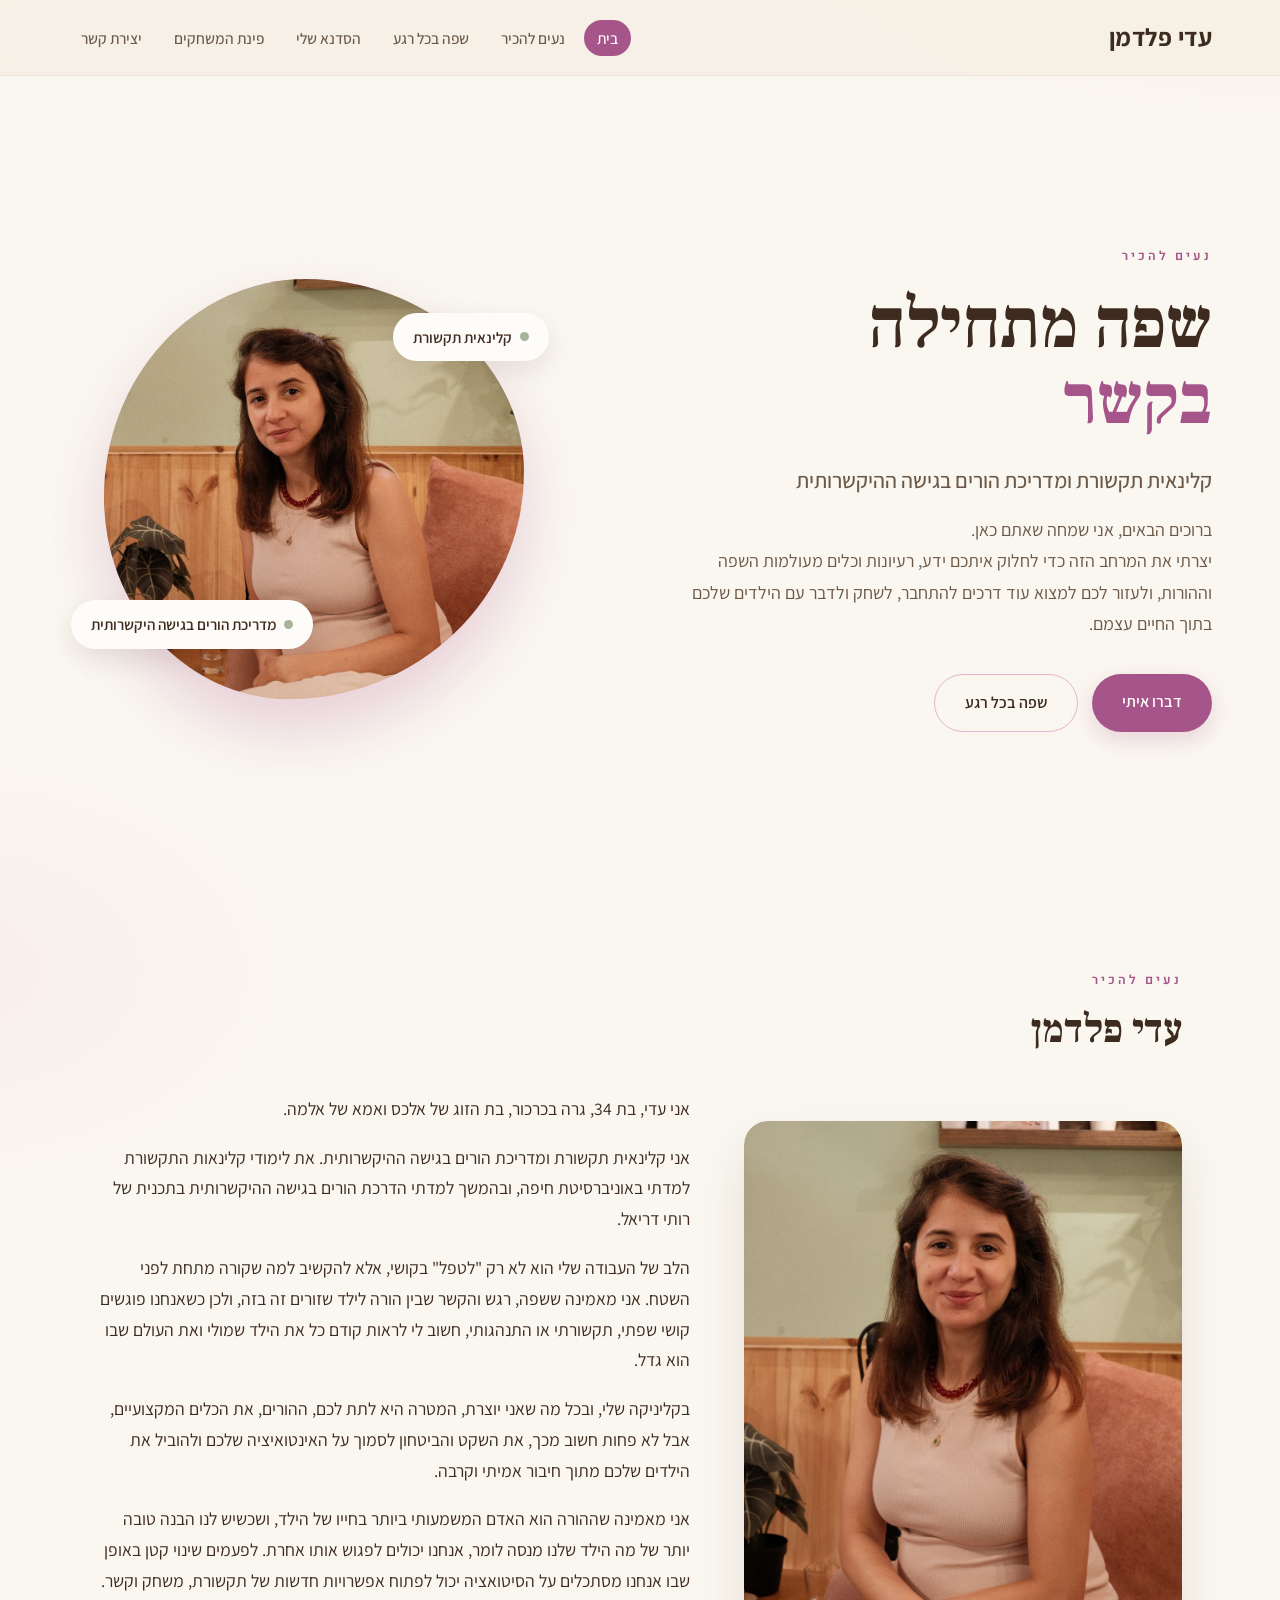
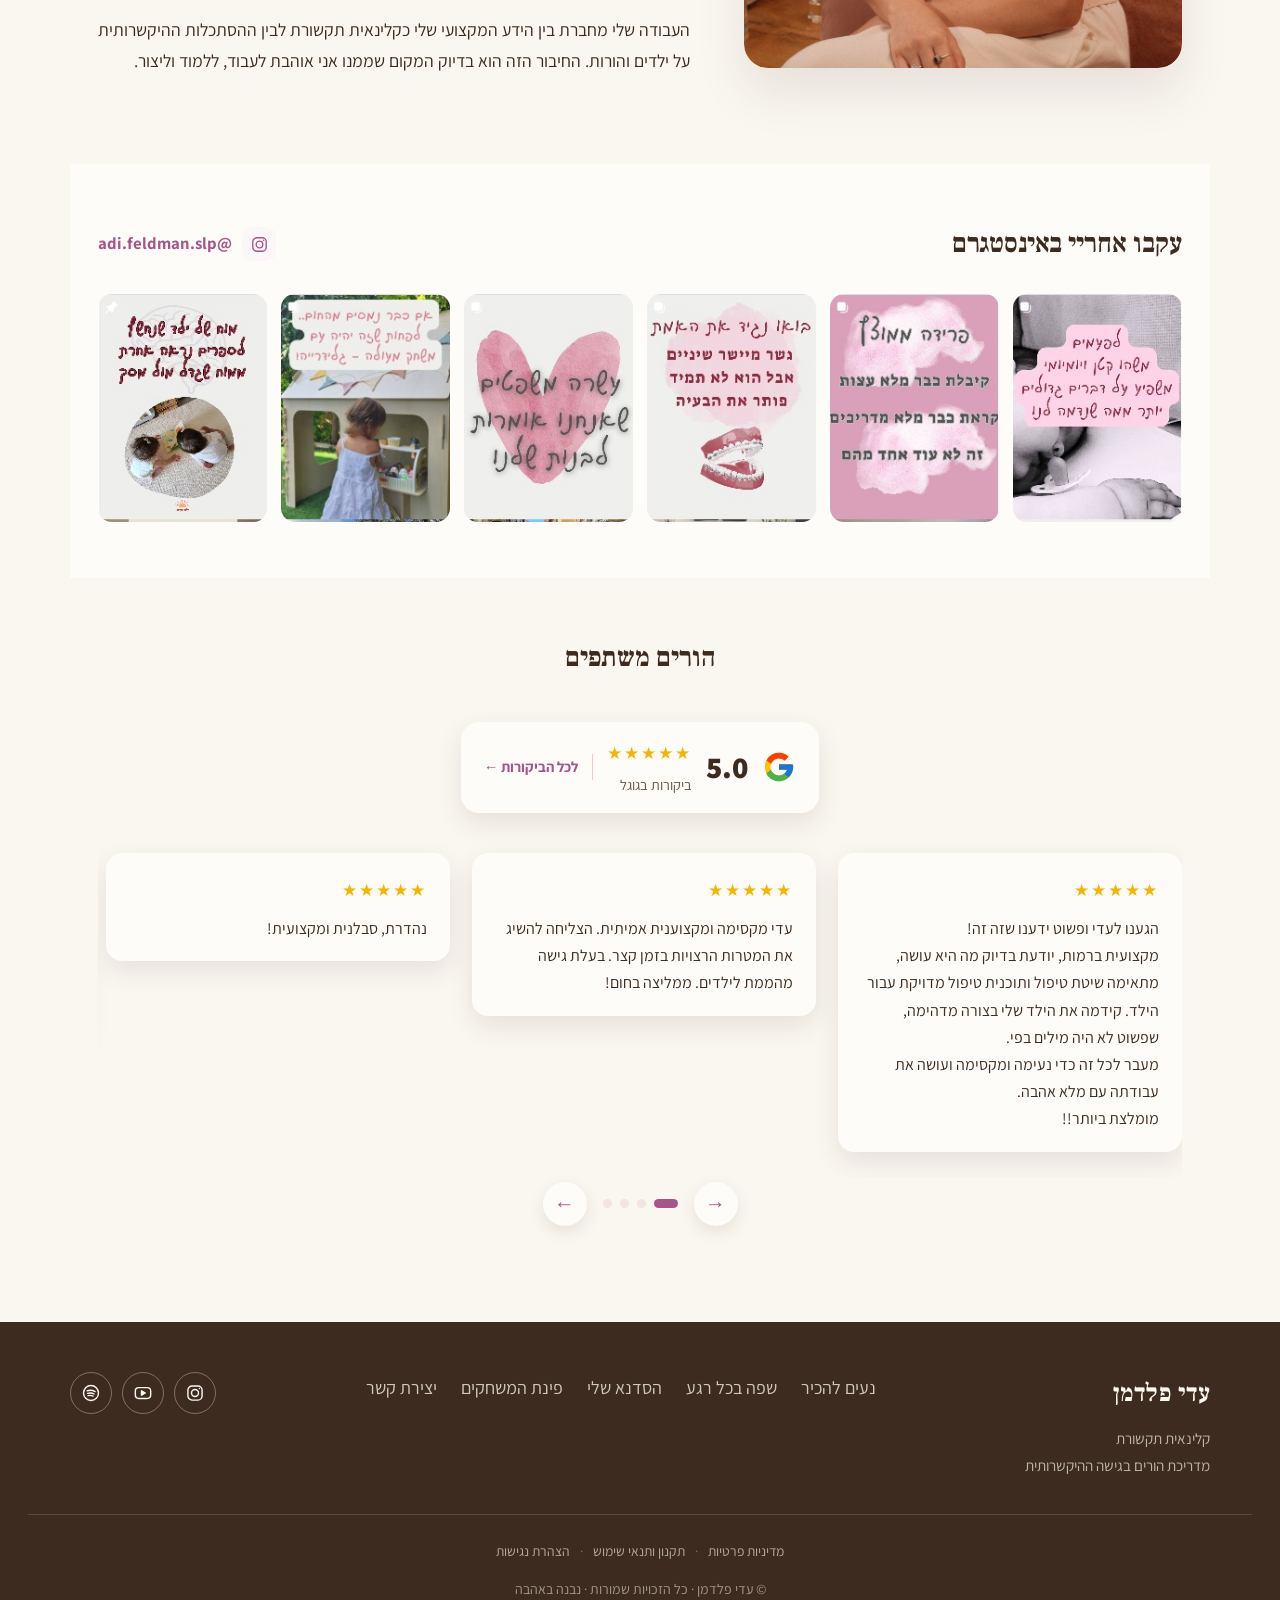
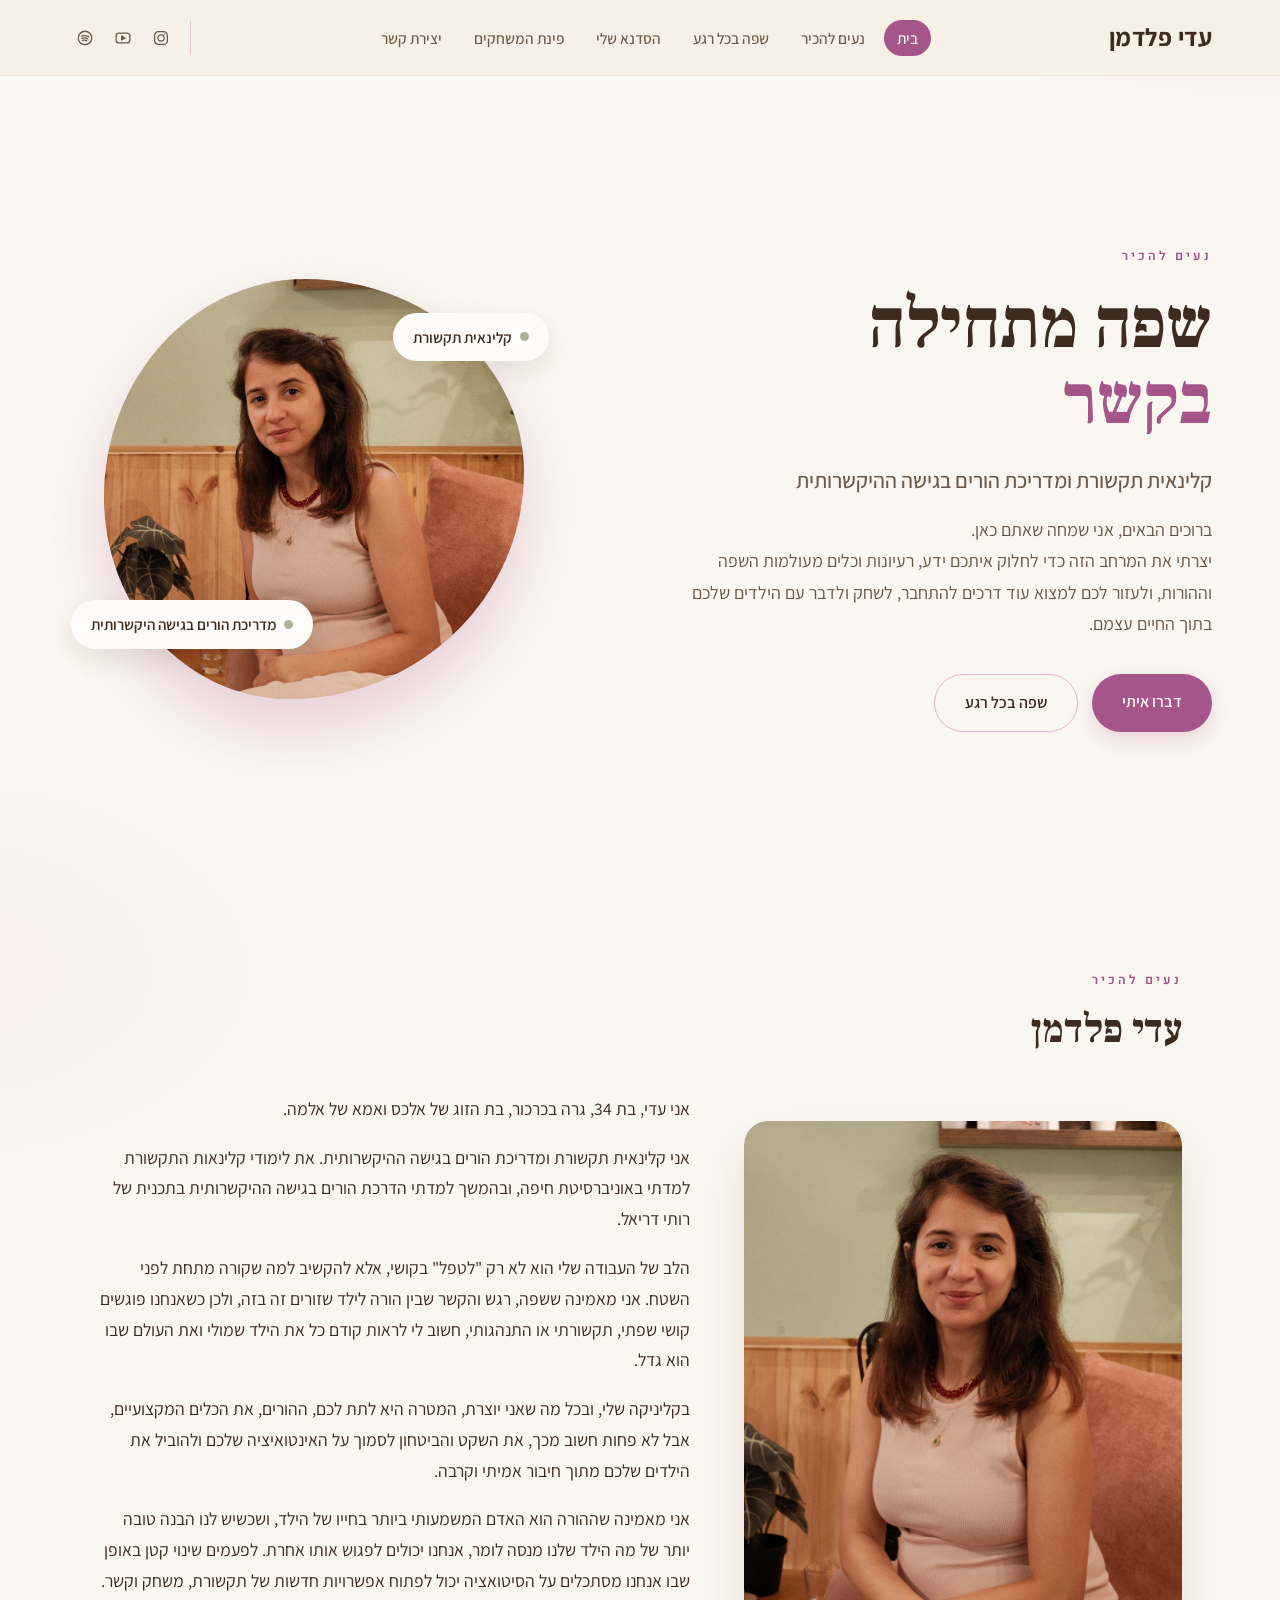
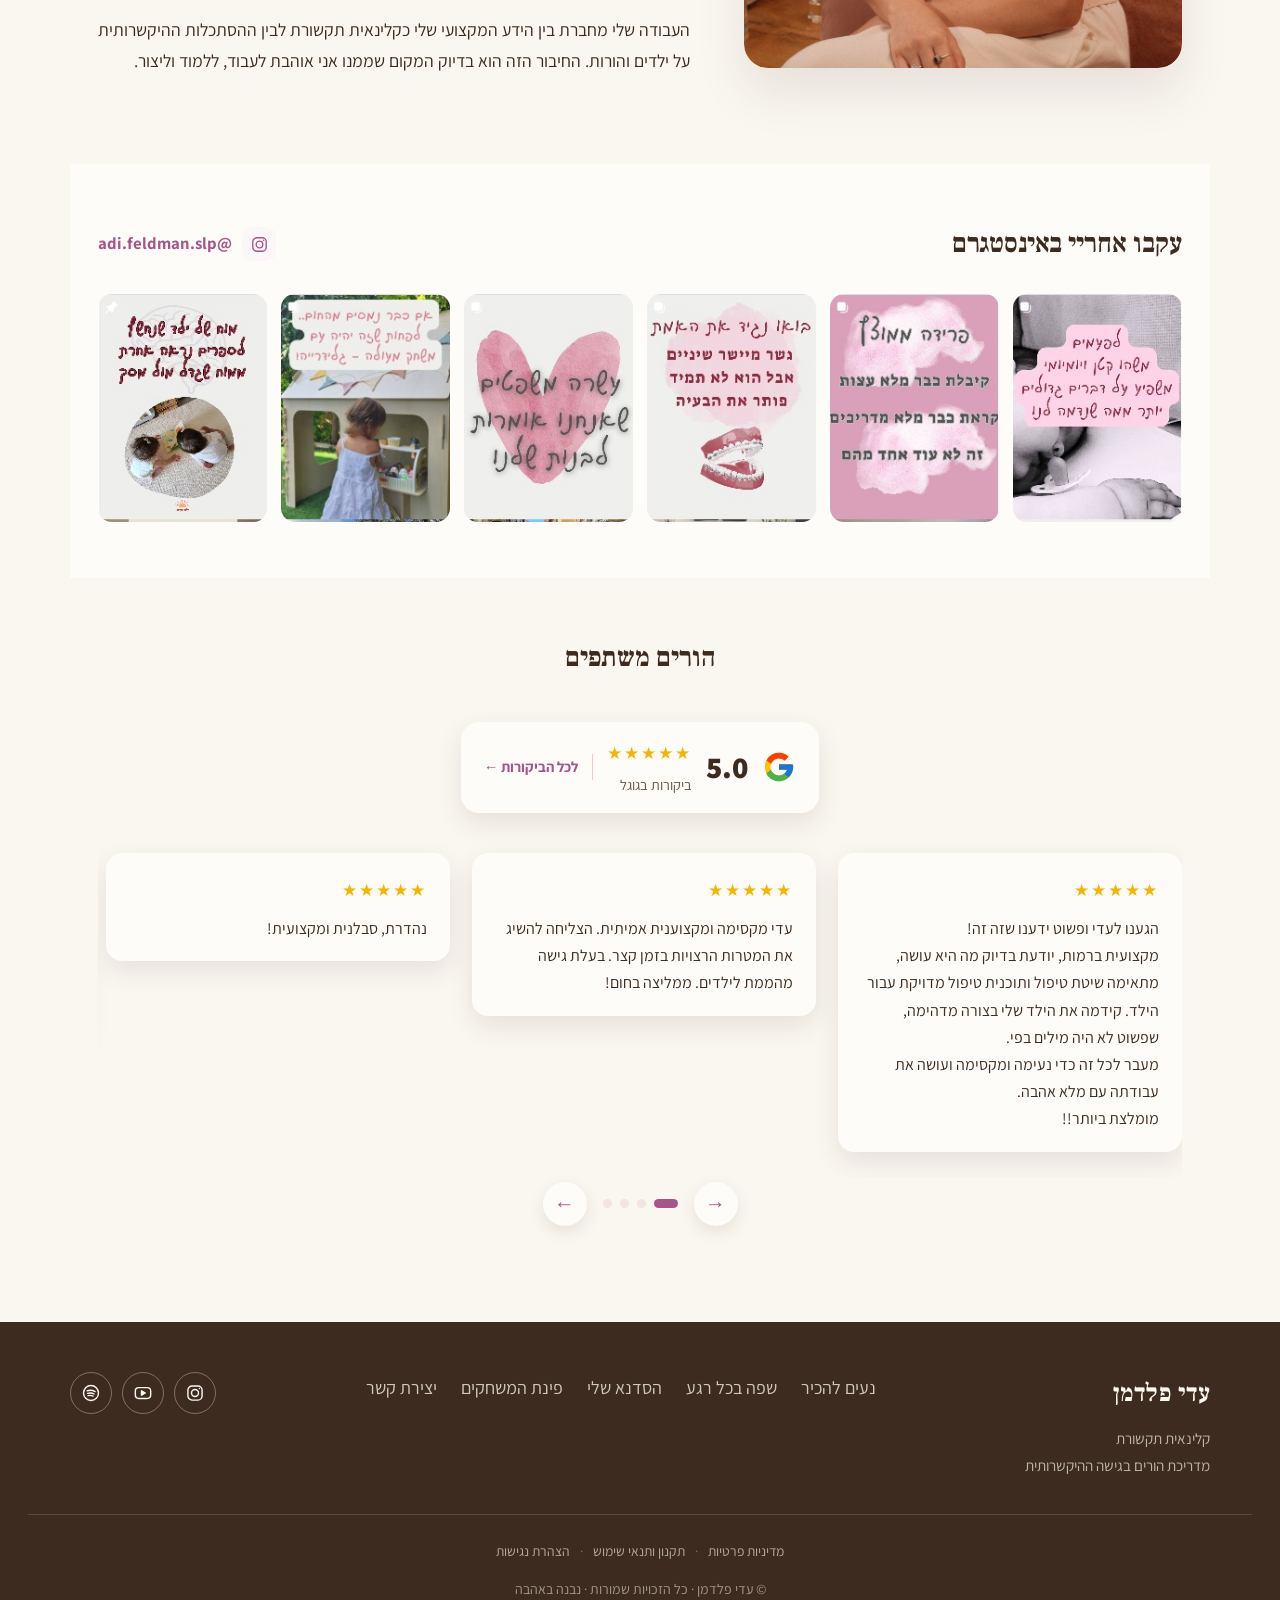
